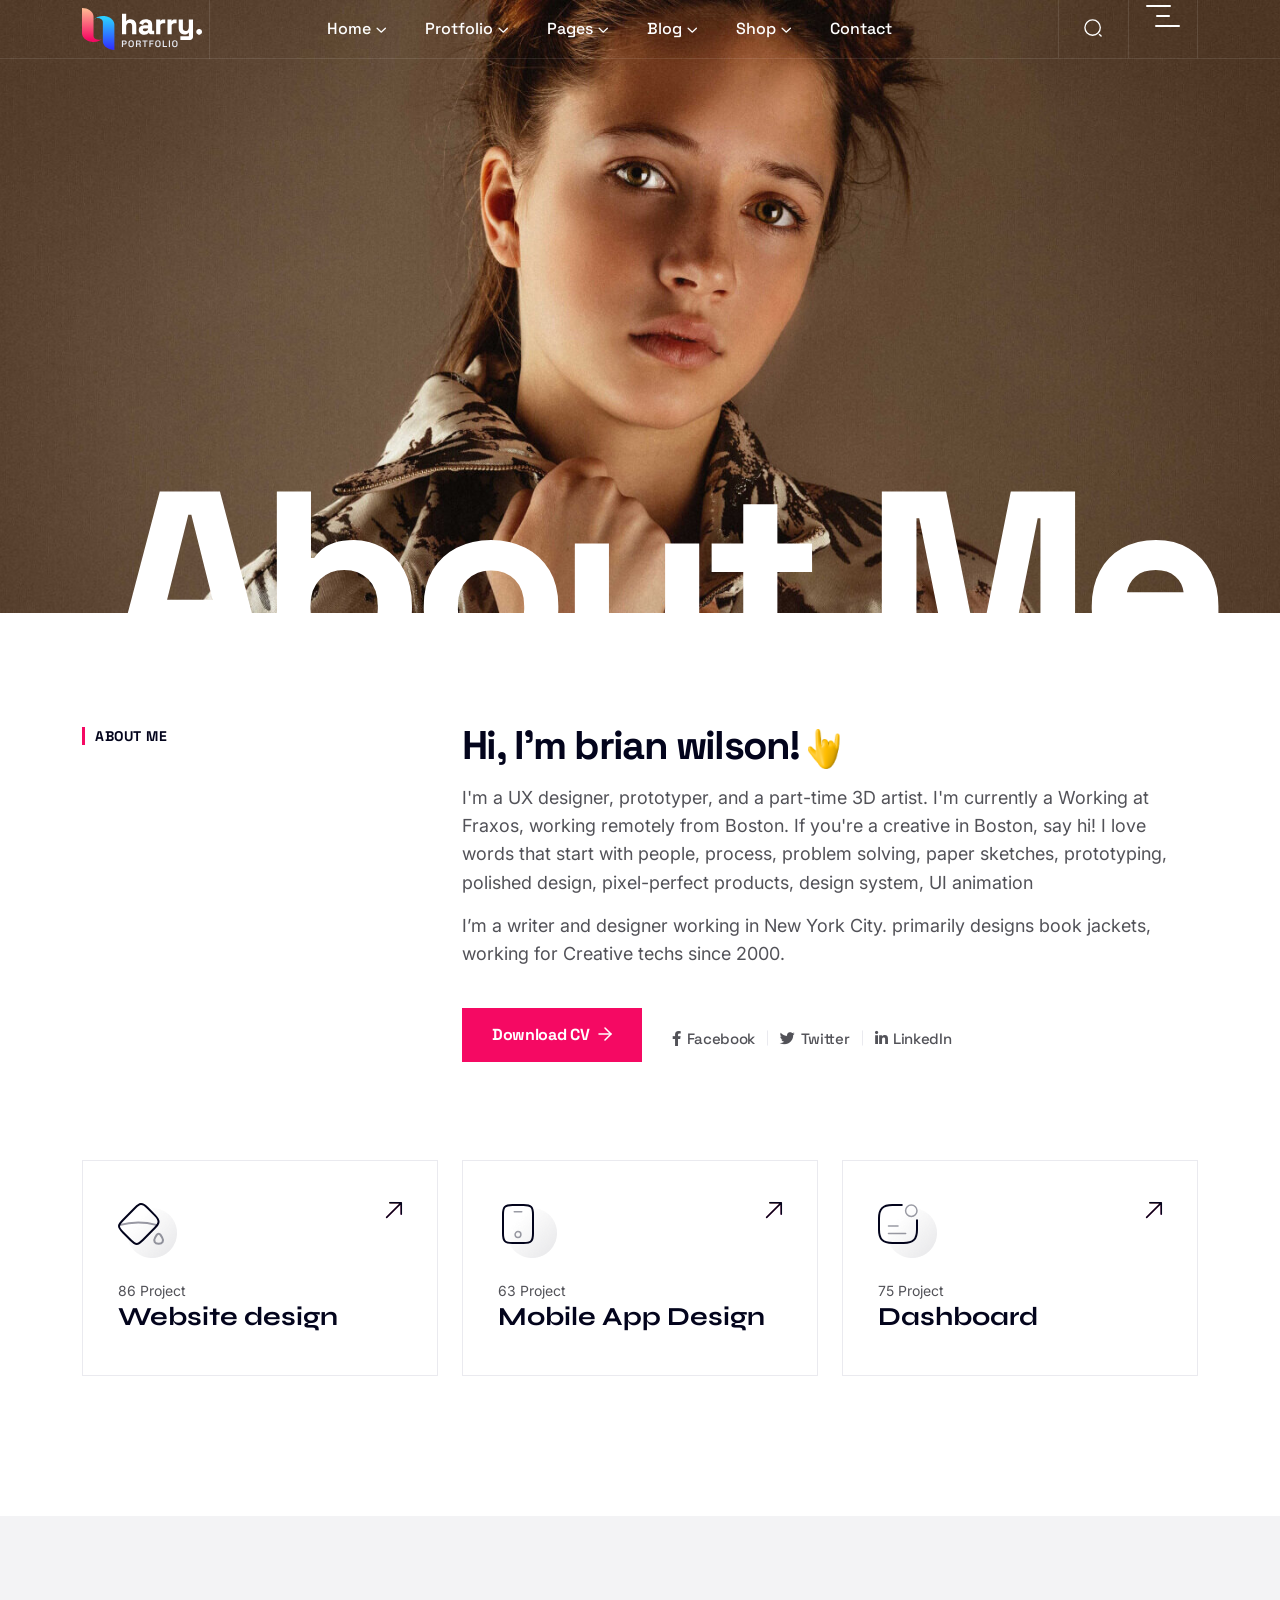
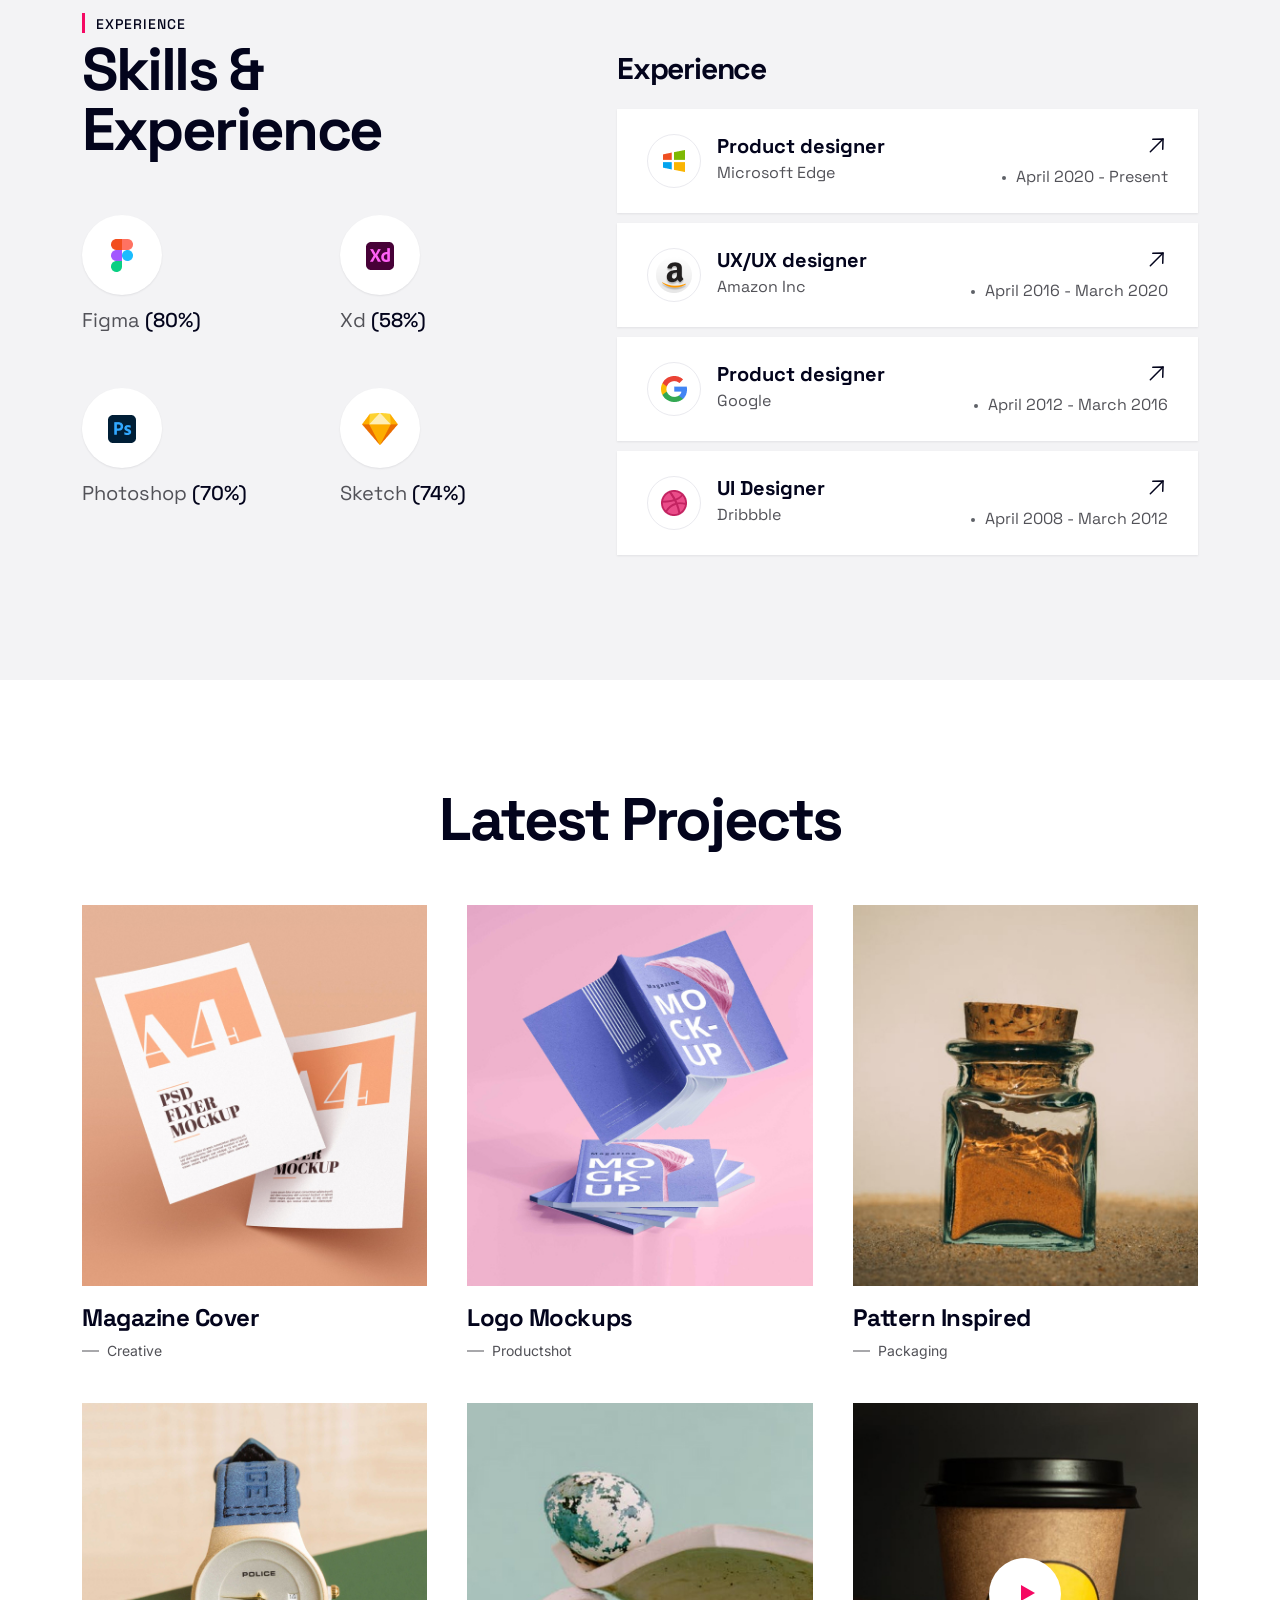
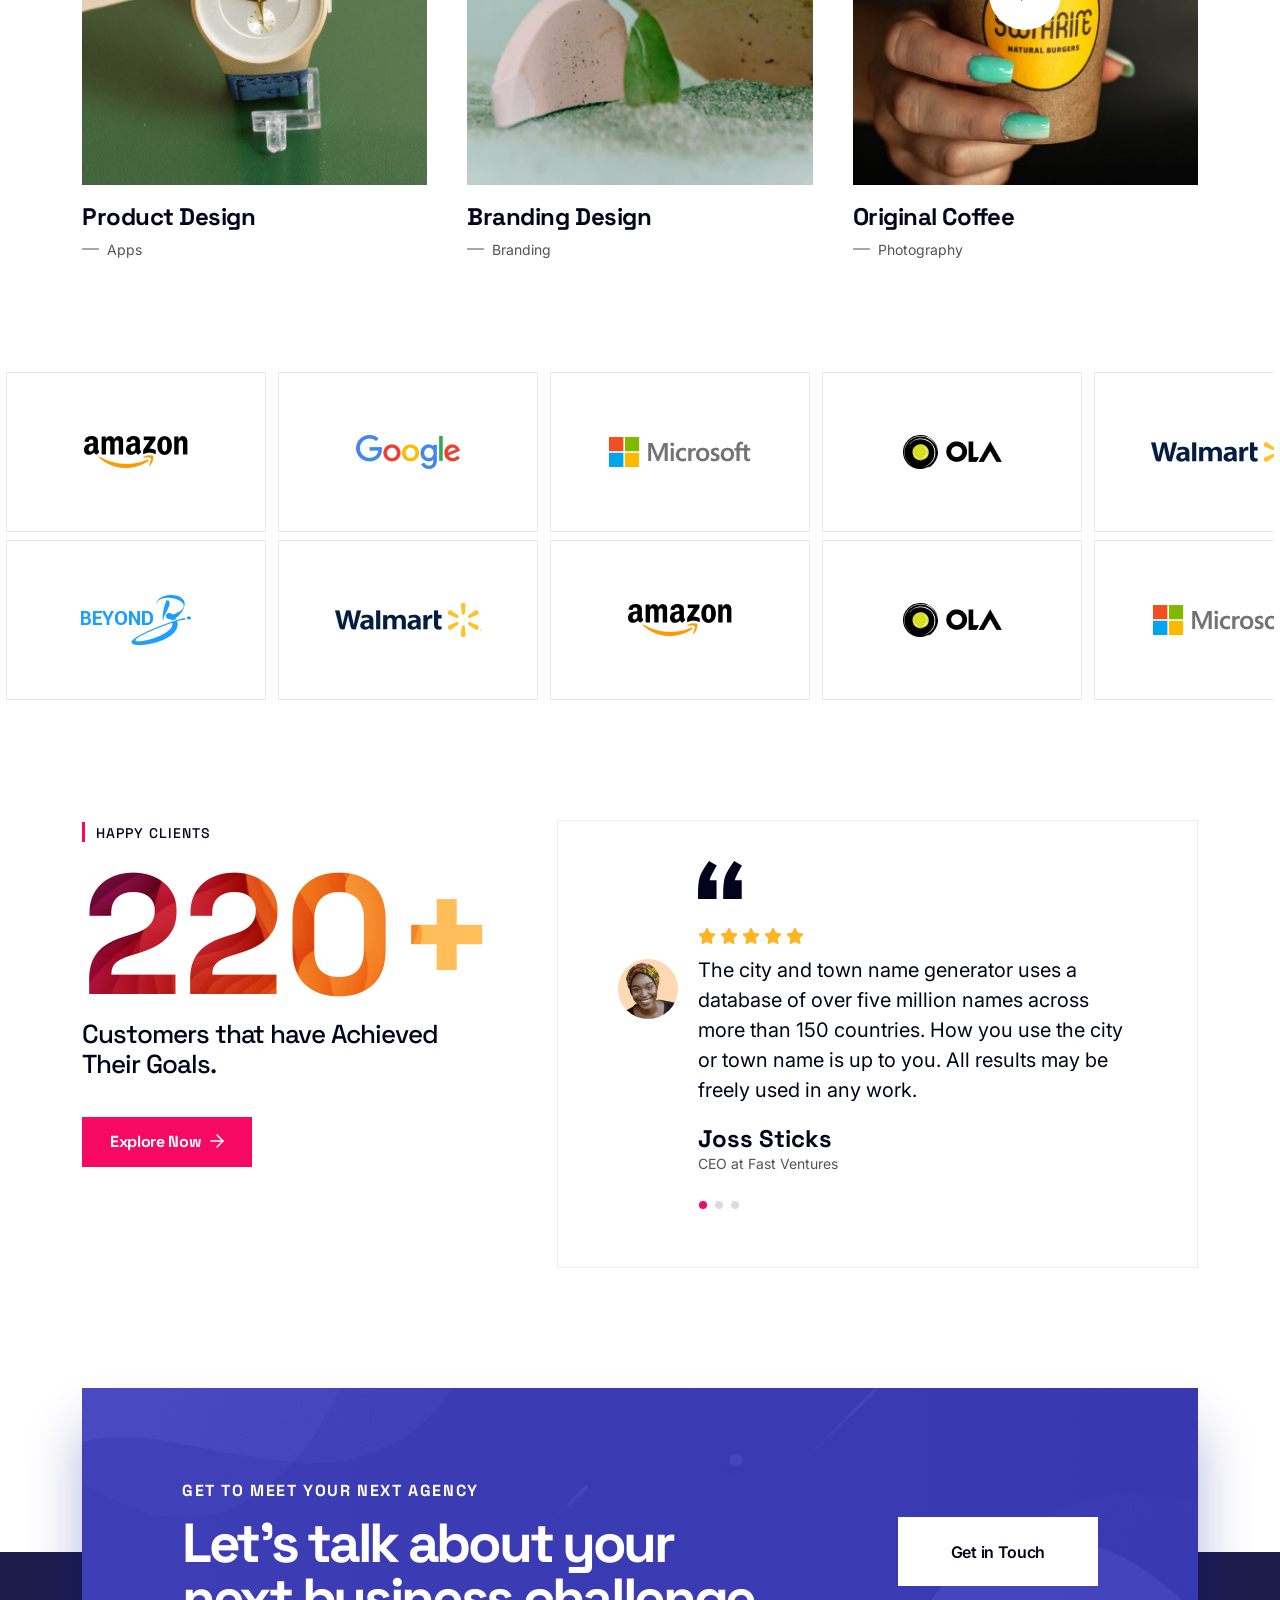
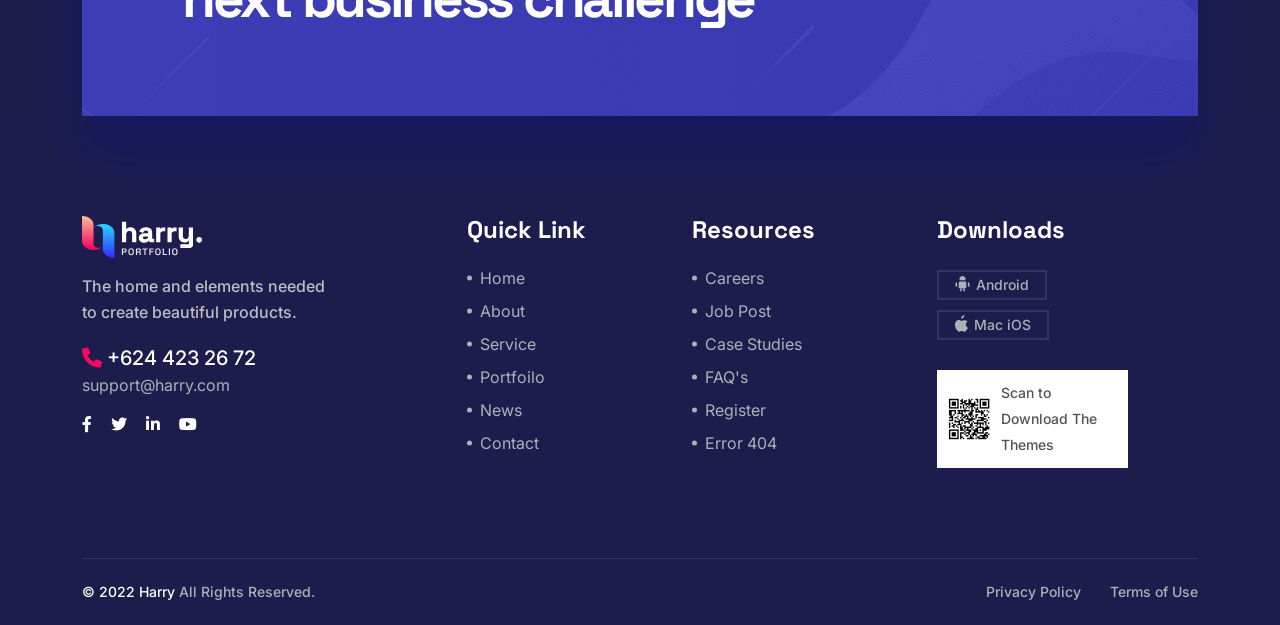
==== about-me.html @ e51fd49d "version 2 implementing" ====
<!doctype html>
<html class="no-js" lang="zxx">
   <head>
      <meta charset="utf-8">
      <meta http-equiv="x-ua-compatible" content="ie=edge">
      <title>About Me - Harry</title>
      <meta name="description" content="">
      <meta name="viewport" content="width=device-width, initial-scale=1">

      <!-- Place favicon.ico in the root directory -->
      <link rel="shortcut icon" type="image/x-icon" href="assets/img/logo/favicon.png">

      <!-- CSS here -->
      <link rel="stylesheet" href="assets/css/bootstrap.css">
      <link rel="stylesheet" href="assets/css/meanmenu.css">
      <link rel="stylesheet" href="assets/css/animate.css">
      <link rel="stylesheet" href="assets/css/swiper-bundle.css">
      <link rel="stylesheet" href="assets/css/slick.css">
      <link rel="stylesheet" href="assets/css/nouislider.css">
      <link rel="stylesheet" href="assets/css/backtotop.css">
      <link rel="stylesheet" href="assets/css/magnific-popup.css">
      <link rel="stylesheet" href="assets/css/nice-select.css">
      <link rel="stylesheet" href="assets/css/font-awesome-pro.css">
      <link rel="stylesheet" href="assets/css/elegant-icon.css">
      <link rel="stylesheet" href="assets/css/hover-reveal.css">
      <link rel="stylesheet" href="assets/css/spacing.css">
      <link rel="stylesheet" href="assets/css/main.css">
   </head>
   <body>
      <!--[if lte IE 9]>
      <p class="browserupgrade">You are using an <strong>outdated</strong> browser. Please <a href="https://browsehappy.com/">upgrade your browser</a> to improve your experience and security.</p>
      <![endif]-->


      <!-- pre loader area start -->
      <div id="loading">
         <div id="loading-center">
            <div id="loading-center-absolute">
               <!-- loading content here -->
               <div class="preloader__content text-center">
                  <div class="preloader__logo">
                     <img src="assets/img/logo/logo-preloader.svg" alt="">
                  </div>
                  <div id="tp-loading-bar" class="preloader__bar">
                     <div id="tp-loading-line" class="preloader__bar-inner"></div>
                  </div>
                  <h3 class="preloader__title">harry</h3>
                  <div class="preloader__with-text ">
                     <div class="preloader__with-text-wrapper">
                         <span data-text-preloader="h" class="preloader__title-2">h</span>
                         <span data-text-preloader="a" class="preloader__title-2">a</span>
                         <span data-text-preloader="r" class="preloader__title-2">r</span>
                         <span data-text-preloader="r" class="preloader__title-2">r</span>
                         <span data-text-preloader="y" class="preloader__title-2">y</span>
                     </div>
                 </div>
                  <p class="preloader__loading">Loading</p>
               </div>
            </div>
         </div>  
      </div>
      <!-- pre loader area end -->

      <!-- back to top start -->
      <div class="back-to-top-wrapper">
         <button id="back_to_top" type="button" class="back-to-top-btn">
            <svg width="12" height="7" viewBox="0 0 12 7" fill="none" xmlns="http://www.w3.org/2000/svg">
               <path d="M11 6L6 1L1 6" stroke="currentColor" stroke-width="1.5" stroke-linecap="round" stroke-linejoin="round"/>
            </svg>               
         </button>
      </div>
      <!-- back to top end -->

      <!-- header area start -->
      <header>
         <div class="header__area header__transparent">
            <div class="header__bottom header__bottom-border-3 header__sticky" id="header-sticky">
               <div class="container">
                  <div class="mega-menu-wrapper p-relative">
                     <div class="row align-items-center">
                        <div class="col-xxl-2 col-xl-2 col-lg-2 col-md-4 col-sm-5 col-8">
                           <div class="logo logo-border">
                              <a href="index.html">
                                 <img class="logo-light" src="assets/img/logo/logo.svg" alt="logo">
                                 <img class="logo-dark" src="assets/img/logo/logo-black.svg" alt="logo">
                              </a>
                           </div>
                        </div>
                        <div class="col-xxl-7 col-xl-8 col-lg-8 d-none d-lg-block">
                           <div class="main-menu pl-55 main-menu-ff-space">
                              <nav id="mobile-menu">
                                 <ul>
                                    <li class="has-dropdown">
                                       <a href="index.html">Home</a>
                                       <ul class="submenu">
                                          <li><a href="index.html">Main Demo</a></li>
                                          <li><a href="index-shop.html">Shop Demo</a></li>
                                       </ul>
                                    </li>
                                    <li class="has-dropdown">
                                       <a href="portfolio.html">Protfolio</a>
                                       <ul class="submenu">
                                          <li><a href="portfolio.html">Classic Style</a></li>
                                          <li><a href="portfolio-details-list.html">List With Details</a></li>
                                       </ul>
                                    </li>
                                    <li class="has-dropdown">
                                       <a href="#">Pages</a>
                                       <ul class="submenu">
                                          <li><a href="portfolio.html">Portfoilo</a></li>
                                          <li><a href="portfolio-details-list.html">Portfoilo Details</a></li>
                                          <li><a href="about-me.html">About Me</a></li>
                                          <li><a href="cart.html">Cart</a></li>
                                          <li><a href="checkout.html">Checkout</a></li>
                                          <li><a href="services.html">Services</a></li>
                                          <li><a href="services-details.html">Service Details</a></li>
                                          <li><a href="404.html">404 Page</a></li>
                                       </ul>
                                    </li>
                                    <li class="has-dropdown">
                                       <a href="blog.html">Blog</a>
                                       <ul class="submenu">
                                          <li><a href="blog.html">Blog Standard</a></li>
                                          <li><a href="blog-details.html">Blog Details</a></li>
                                       </ul>
                                    </li>
                                    <li class="has-dropdown">
                                       <a href="shop.html">Shop</a>
                                       <ul class="submenu">
                                          <li><a href="shop.html">Shop</a></li>
                                          <li><a href="product-details.html">Product Details</a></li>
                                       </ul>
                                    </li>
                                    <li>
                                       <a href="contact.html">Contact</a>
                                    </li>
                                 </ul>
                              </nav>
                              <!-- for wp -->
                              <div class="header__hamburger ml-50 d-none">
                                 <button type="button" class="hamburger-btn offcanvas-open-btn">
                                    <span></span>
                                    <span></span>
                                    <span></span>
                                 </button>
                              </div>
                           </div>
                        </div>
                        <div class="col-xxl-3 col-xl-2 col-lg-2 col-md-8 col-sm-7 col-4">
                           <div class="header__bottom-right d-flex justify-content-end align-items-center pl-30">
                              <div class="header__action d-none d-xl-block">
                                 <ul>
                                    <li>
                                       <a href="javascript:void(0);" class="search-open-btn">
                                          <svg width="20" height="20" viewBox="0 0 20 20" fill="none" xmlns="http://www.w3.org/2000/svg">
                                             <path d="M9.55 18.1C14.272 18.1 18.1 14.272 18.1 9.55C18.1 4.82797 14.272 1 9.55 1C4.82797 1 1 4.82797 1 9.55C1 14.272 4.82797 18.1 9.55 18.1Z" stroke="currentColor" stroke-width="1.5" stroke-linecap="round" stroke-linejoin="round"/>
                                             <path d="M19.0002 19.0002L17.2002 17.2002" stroke="currentColor" stroke-width="1.5" stroke-linecap="round" stroke-linejoin="round"/>
                                          </svg>                                          
                                       </a>
                                    </li>
                                    <li>
                                       <button type="button"  class="hamburger-btn offcanvas-open-btn">
                                          <span></span>
                                          <span></span>
                                          <span></span>
                                       </button>
                                    </li>
                                 </ul>
                              </div>
                              <div class="header__hamburger ml-50 d-xl-none">
                                 <button type="button" class="hamburger-btn offcanvas-open-btn">
                                    <span></span>
                                    <span></span>
                                    <span></span>
                                 </button>
                              </div>
                           </div>
                        </div>
                     </div>
                  </div>
               </div>
            </div>
         </div>
      </header>
      <!-- header area end -->

      <!-- offcanvas area start -->
      <div class="offcanvas__area offcanvas__area-1">
         <div class="offcanvas__wrapper">
            <div class="offcanvas__shape">
               <img class="offcanvas__shape-1" src="assets/img/shape/offcanvas-shape-1.png" alt="">
            </div>
            <div class="offcanvas__close">
               <button class="offcanvas__close-btn offcanvas-close-btn">
                  <svg width="12" height="12" viewBox="0 0 12 12" fill="none" xmlns="http://www.w3.org/2000/svg">
                     <path d="M11 1L1 11" stroke="currentColor" stroke-width="1.5" stroke-linecap="round" stroke-linejoin="round"/>
                     <path d="M1 1L11 11" stroke="currentColor" stroke-width="1.5" stroke-linecap="round" stroke-linejoin="round"/>
                 </svg>
               </button>
            </div>
            <div class="offcanvas__content">
               <div class="offcanvas__top mb-70 d-flex justify-content-between align-items-center">
                  <div class="offcanvas__logo logo">
                     <a href="index.html">
                        <img src="assets/img/logo/logo-black.svg" alt="logo">
                     </a>
                  </div>
               </div>
               <div class="mobile-menu fix d-lg-none"></div>
               <div class="offcanvas__menu offcanvas__menu-ff-space d-none d-lg-block">
                  <nav>
                     <ul>
                        <li><a href="index.html">Home</a></li>
                        <li><a href="about.html">About</a></li>
                        <li><a href="services.html">Service</a></li>
                        <li><a href="blog-grid-2.html">Blog</a></li>
                        <li><a href="portfolio.html">Portfolio</a></li>
                        <li><a href="contact.html">Contact</a></li>
                     </ul>
                  </nav>
               </div>
               <div class="offcanvas__btn">
                  <a href="contact.html" class="tp-btn-offcanvas">Getting Started <i class="fa-regular fa-chevron-right"></i></a>
               </div>
               <div class="offcanvas__social">
                  <h3 class="offcanvas__social-title">Follow :</h3>
                  <a href="#"><i class="fab fa-facebook-f"></i></a>
                  <a href="#"><i class="fab fa-twitter"></i></a>
                  <a href="#"><i class="fab fa-youtube"></i></a>
                  <a href="#"><i class="fab fa-linkedin"></i></a>
               </div>
               <div class="offcanvas__contact">
                  <p class="offcanvas__contact-call"><a href="tel:+964-742-44-763">+964 742 44 763</a></p>
                  <p class="offcanvas__contact-mail"><a href="mailto:info@harry.com">info@harry.com</a></p>
               </div>
            </div>
         </div>
      </div>
      <div class="body-overlay"></div>
      <!-- offcanvas area end -->

      <!-- search popup start -->
      <div class="search__popup">
         <div class="container">
            <div class="row">
               <div class="col-xxl-12">
                  <div class="search__wrapper">
                     <div class="search__top d-flex justify-content-between align-items-center">
                        <div class="search__logo">
                           <a href="index.html">
                              <img src="assets/img/logo/logo.svg" alt="">
                           </a>
                        </div>
                        <div class="search__close">
                           <button type="button" class="search__close-btn search-close-btn">
                              <svg width="18" height="18" viewBox="0 0 18 18" fill="none" xmlns="http://www.w3.org/2000/svg">
                                 <path d="M17 1L1 17" stroke="currentColor" stroke-width="1.5" stroke-linecap="round" stroke-linejoin="round"/>
                                 <path d="M1 1L17 17" stroke="currentColor" stroke-width="1.5" stroke-linecap="round" stroke-linejoin="round"/>
                              </svg>                                 
                           </button>
                        </div>
                     </div>
                     <div class="search__form">
                        <form action="#">
                           <div class="search__input">
                              <input class="search-input-field" type="text" placeholder="Type here to search...">
                              <span class="search-focus-border"></span>
                              <button type="submit">
                                 <svg width="20" height="20" viewBox="0 0 20 20" fill="none" xmlns="http://www.w3.org/2000/svg">
                                    <path d="M9.55 18.1C14.272 18.1 18.1 14.272 18.1 9.55C18.1 4.82797 14.272 1 9.55 1C4.82797 1 1 4.82797 1 9.55C1 14.272 4.82797 18.1 9.55 18.1Z" stroke="currentColor" stroke-width="1.5" stroke-linecap="round" stroke-linejoin="round"/>
                                    <path d="M19.0002 19.0002L17.2002 17.2002" stroke="currentColor" stroke-width="1.5" stroke-linecap="round" stroke-linejoin="round"/>
                                 </svg> 
                              </button>
                           </div>
                        </form>
                     </div>
                  </div>
               </div>
            </div>
         </div>
      </div>
      <!-- search popup end -->

      <main>


         <!-- about me area start -->
         <section class="about__me about__me-spacing about__me-translate include-bg" data-background="assets/img/about/about-me-breadcrumb.jpg">
            <div class="container">
               <div class="row">
                  <div class="col-xl-12">
                     <div class="about__me-content" data-parallax='{"x": -100, "smoothness": 10}'>
                        <h3 class="about__me-title">About Me</h3>
                     </div>
                  </div>
               </div>
            </div>
         </section>
         <!-- about me area end -->

         <!-- about me info area start -->
         <section class="about__me-info pb-90 pt-110">
            <div class="container">
               <div class="row">
                  <div class="col-xl-4 col-lg-3">
                     <span class="about__me-info-subtitle">ABOUT ME</span>
                  </div>
                  <div class="col-xl-8 col-lg-9">
                     <div class="about__me-info-content wow fadeInUp" data-wow-delay=".3s" data-wow-duration="1s">
                        <h4 class="about__me-info-title">Hi, I'm brian wilson! <img src="assets/img/about/about-me-title-icon.png" alt=""></h4>
                        <p>I'm a UX designer, prototyper, and a part-time 3D artist. I'm currently a Working at Fraxos, working remotely from Boston. If you're a creative in Boston, say hi! I love words that start with people, process, problem solving, paper sketches, prototyping, polished design, pixel-perfect products, design system, UI animation</p>

                        <p>I’m a writer and designer working in New York City. primarily designs book jackets, working for Creative techs since 2000.</p>

                        <div class="about__me-info-bottom d-sm-flex align-items-center mt-40">
                           <div class="about__me-info-btn mr-30">
                              <a href="https://weblearnbd.net/wp/bioxlab/wp-content/uploads/2022/09/demo-cv.pdf" target="_blank" class="tp-btn">
                                 Download CV 
                                 <svg width="14" height="14" viewBox="0 0 14 14" fill="none" xmlns="http://www.w3.org/2000/svg">
                                    <path d="M1 7H13" stroke="currentColor" stroke-width="1.5" stroke-linecap="round" stroke-linejoin="round"/>
                                    <path d="M7 1L13 7L7 13" stroke="currentColor" stroke-width="1.5" stroke-linecap="round" stroke-linejoin="round"/>
                                 </svg>
                              </a>
                           </div>
                           <div class="about__me-info-social">
                              <a href="#"><i class="fa-brands fa-facebook-f"></i> Facebook</a>
                              <a href="#"><i class="fa-brands fa-twitter"></i> Twitter</a>
                              <a href="#"><i class="fa-brands fa-linkedin-in"></i> LinkedIn</a>
                           </div>
                        </div>
                     </div>
                  </div>
               </div>
            </div>
         </section>
         <!-- about me info area end -->

         <!-- services area start -->
         <section class="services__area pb-110">
            <div class="container">
               <div class="row">
                  <div class="col-xxl-4 col-xl-4 col-lg-4 col-md-6">
                     <div class="services__item-9 services__item-style-2 mb-30 transition-3">
                        <div class="services__item-9-top d-flex align-items-start justify-content-between">
                           <div class="services__icon-9">
                              <span>
                                 <svg width="47" height="42" viewBox="0 0 47 42" fill="none" xmlns="http://www.w3.org/2000/svg">
                                    <path d="M5.06035 29.4262L12.5801 37.0285C17.8613 42.3677 19.6652 42.2798 24.8812 37.0285L36.9867 24.79C41.203 20.5275 42.2679 17.6931 36.9867 12.3539L29.467 4.75152C23.838 -0.939241 21.3821 0.488942 17.1659 4.75152L5.06035 16.99C-0.133935 22.2633 -0.568603 23.7354 5.06035 29.4262Z" stroke="currentColor" stroke-width="2" stroke-linecap="round" stroke-linejoin="round"/>
                                    <path opacity="0.4" d="M38.5975 32.1286L37.1631 34.5236C35.1419 37.9292 36.7067 40.7197 40.6405 40.7197C44.5742 40.7197 46.139 37.9292 44.1178 34.5236L42.6834 32.1286C41.5533 30.239 39.7059 30.239 38.5975 32.1286Z" stroke="currentColor" stroke-width="2" stroke-linecap="round" stroke-linejoin="round"/>
                                    <path opacity="0.4" d="M1.21484 22.1312C13.2986 18.8134 26.0344 18.7036 38.1616 21.8456L39.2483 22.1312" stroke="currentColor" stroke-width="2" stroke-linecap="round" stroke-linejoin="round"/>
                                 </svg>  
                                 <img src="assets/img/services/9/services-icon-shape.png" alt="">                               
                              </span>
                           </div>
                           <div class="services__btn-9">
                              <a href="services-details.html"><i class="fa-light fa-arrow-up-right"></i></a>
                           </div>
                        </div>
                        <div class="services__content-9">
                           <span class="services-project">86 Project</span>
                           <h3 class="services__title-9">
                              <a href="services-details.html">Website design</a>
                           </h3>
                        </div>
                     </div>
                  </div>
                  <div class="col-xxl-4 col-xl-4 col-lg-4 col-md-6">
                     <div class="services__item-9 mb-30 services__item-style-2 transition-3">
                        <div class="services__item-9-top d-flex align-items-start justify-content-between">
                           <div class="services__icon-9">
                              <span>
                                 <svg width="32" height="40" viewBox="0 0 32 40" fill="none" xmlns="http://www.w3.org/2000/svg">
                                    <path d="M31 10.5V29.5C31 37.1 29.125 39 21.625 39H10.375C2.875 39 1 37.1 1 29.5V10.5C1 2.9 2.875 1 10.375 1H21.625C29.125 1 31 2.9 31 10.5Z" stroke="currentColor" stroke-width="2" stroke-linecap="round" stroke-linejoin="round"/>
                                    <path opacity="0.4" d="M19.7637 7.65088H12.2637" stroke="currentColor" stroke-width="1.5" stroke-linecap="round" stroke-linejoin="round"/>
                                    <path opacity="0.4" d="M15.9941 33.4891C17.5992 33.4891 18.9004 32.1706 18.9004 30.5441C18.9004 28.9176 17.5992 27.5991 15.9941 27.5991C14.3891 27.5991 13.0879 28.9176 13.0879 30.5441C13.0879 32.1706 14.3891 33.4891 15.9941 33.4891Z" stroke="currentColor" stroke-width="1.5" stroke-linecap="round" stroke-linejoin="round"/>
                                 </svg>
                                 <img src="assets/img/services/9/services-icon-shape.png" alt="">                               
                              </span>
                           </div>
                           <div class="services__btn-9">
                              <a href="services-details.html"><i class="fa-light fa-arrow-up-right"></i></a>
                           </div>
                        </div>
                        <div class="services__content-9">
                           <span class="services-project">63 Project</span>
                           <h3 class="services__title-9">
                              <a href="services-details.html">Mobile App Design</a>
                           </h3>
                        </div>
                     </div>
                  </div>
                  <div class="col-xxl-4 col-xl-4 col-lg-4 col-md-6">
                     <div class="services__item-9 mb-30 services__item-style-2 transition-3">
                        <div class="services__item-9-top d-flex align-items-start justify-content-between">
                           <div class="services__icon-9">
                              <span>
                                 <svg width="40" height="40" viewBox="0 0 40 40" fill="none" xmlns="http://www.w3.org/2000/svg">
                                    <path opacity="0.4" d="M33.2859 12.4C36.434 12.4 38.9859 9.84803 38.9859 6.7C38.9859 3.55198 36.434 1 33.2859 1C30.1379 1 27.5859 3.55198 27.5859 6.7C27.5859 9.84803 30.1379 12.4 33.2859 12.4Z" stroke="currentColor" stroke-width="1.5" stroke-linecap="round" stroke-linejoin="round"/>
                                    <path opacity="0.4" d="M10.5 21.9009H20" stroke="currentColor" stroke-width="1.5" stroke-linecap="round" stroke-linejoin="round"/>
                                    <path opacity="0.4" d="M10.5 29.5H27.6" stroke="currentColor" stroke-width="1.5" stroke-linecap="round" stroke-linejoin="round"/>
                                    <path d="M23.8 1H14.3C4.8 1 1 4.8 1 14.3V25.7C1 35.2 4.8 39 14.3 39H25.7C35.2 39 39 35.2 39 25.7V16.2" stroke="currentColor" stroke-width="2" stroke-linecap="round" stroke-linejoin="round"/>
                                 </svg> 
                                 <img src="assets/img/services/9/services-icon-shape.png" alt="">                               
                              </span>
                           </div>
                           <div class="services__btn-9">
                              <a href="services-details.html"><i class="fa-light fa-arrow-up-right"></i></a>
                           </div>
                        </div>
                        <div class="services__content-9">
                           <span class="services-project">75 Project</span>
                           <h3 class="services__title-9">
                              <a href="services-details.html">Dashboard</a>
                           </h3>
                        </div>
                     </div>
                  </div>
               </div>
            </div>
         </section>
         <!-- services area end -->

         <!-- skill area start -->
         <section class="skill__area pt-95 grey-bg-12 pb-125">
            <div class="container">
               <div class="row">
                  <div class="col-xxl-5 col-xl-5 col-lg-5">
                     <div class="skill__wrapper-9">
                        <div class="section__title-wrapper-9 mb-55">
                           <span class="section__title-pre section__title-pre-1-3">Experience</span>
                           <h3 class="section__title">Skills & <br>Experience</h3>
                        </div>
                        <div class="skill__item-wrapper-9 skill__style-2">
                           <div class="row">
                              <div class="col-xxl-6 col-md-6 col-sm-6 col-6">
                                 <div class="skill__item-9">
                                    <div class="skill__icon-9">
                                       <span>
                                          <img src="assets/img/skill/9/skill-icon-1.png" alt="">
                                       </span>
                                    </div>
                                    <div class="skill__content-9">
                                       <h4>Figma <span>(<span data-purecounter-duration="1" data-purecounter-end="90"  class="purecounter">0</span>%)</span></h4>
                                    </div>
                                 </div>
                              </div>
                              <div class="col-xxl-6 col-md-6 col-sm-6 col-6">
                                 <div class="skill__item-9">
                                    <div class="skill__icon-9">
                                       <span>
                                          <img src="assets/img/skill/9/skill-icon-2.png" alt="">
                                       </span>
                                    </div>
                                    <div class="skill__content-9">
                                       <h4>Xd <span>(<span data-purecounter-duration="1" data-purecounter-end="66"  class="purecounter">0</span>%)</span></h4>
                                    </div>
                                 </div>
                              </div>
                              <div class="col-xxl-6 col-md-6 col-sm-6 col-6">
                                 <div class="skill__item-9">
                                    <div class="skill__icon-9">
                                       <span>
                                          <img src="assets/img/skill/9/skill-icon-3.png" alt="">
                                       </span>
                                    </div>
                                    <div class="skill__content-9">
                                       <h4>Photoshop <span>(<span data-purecounter-duration="1" data-purecounter-end="80"  class="purecounter">0</span>%)</span></h4>
                                    </div>
                                 </div>
                              </div>
                              <div class="col-xxl-6 col-md-6 col-sm-6 col-6">
                                 <div class="skill__item-9">
                                    <div class="skill__icon-9">
                                       <span>
                                          <img src="assets/img/skill/9/skill-icon-4.png" alt="">
                                       </span>
                                    </div>
                                    <div class="skill__content-9">
                                       <h4>Sketch <span>(<span data-purecounter-duration="1" data-purecounter-end="86"  class="purecounter">86</span>%)</span></h4>
                                    </div>
                                 </div>
                              </div>
                           </div>
                        </div>
                     </div>
                  </div>
                  <div class="col-xxl-7 col-xl-7 col-lg-7">
                     <div class="career__wrapper career__style-2  career__style-3 pl-60">
                        <h4 class="career__title">Experience</h4>
                        <div class="career__item transition-3 white-bg d-sm-flex align-items-center justify-content-between wow fadeInUp" data-wow-delay=".3s" data-wow-duration="1s">
                           <div class="career__info d-sm-flex align-items-center">
                              <div class="career__logo mr-20">
                                 <span>
                                    <img src="assets/img/skill/company/9/company-icon-1.png" alt="">
                                 </span>
                              </div>
                              <div class="career__info-content">
                                 <h3 class="career__info-title">Product designer</h3>
                                 <span class="career__info-designation">Microsoft Edge</span>
                              </div>
                           </div>
                           <div class="career__year text-sm-end">
                              <div class="career__btn">
                                 <a href="portfolio.html" class="career-link-btn">
                                    <span>
                                       <svg width="23" height="23" viewBox="0 0 23 23" fill="none" xmlns="http://www.w3.org/2000/svg">
                                          <path d="M17.7392 15.2608L18.0502 5.05021L7.83967 5.36134" stroke="currentColor" stroke-width="1.5" stroke-linecap="round" stroke-linejoin="round"/>
                                          <path d="M5.32384 17.7797L18.0518 5.05176" stroke="currentColor" stroke-width="1.5" stroke-linecap="round" stroke-linejoin="round"/>
                                       </svg>                                                                               
                                    </span>                                       
                                 </a>
                              </div>
                              <div class="career__year-info">
                                 <p>April 2020 - Present</p>
                              </div>
                           </div>
                        </div>
                        <div class="career__item transition-3 white-bg d-sm-flex align-items-center justify-content-between wow fadeInUp" data-wow-delay=".3s" data-wow-duration="1s">
                           <div class="career__info d-sm-flex align-items-center">
                              <div class="career__logo mr-20">
                                 <span>
                                    <img src="assets/img/skill/company/9/company-icon-2.png" alt="">
                                 </span>
                              </div>
                              <div class="career__info-content">
                                 <h3 class="career__info-title">UX/UX designer</h3>
                                 <span class="career__info-designation">Amazon Inc</span>
                              </div>
                           </div>
                           <div class="career__year text-sm-end">
                              <div class="career__btn">
                                 <a href="portfolio.html" class="career-link-btn">
                                    <span>
                                       <svg width="23" height="23" viewBox="0 0 23 23" fill="none" xmlns="http://www.w3.org/2000/svg">
                                          <path d="M17.7392 15.2608L18.0502 5.05021L7.83967 5.36134" stroke="currentColor" stroke-width="1.5" stroke-linecap="round" stroke-linejoin="round"/>
                                          <path d="M5.32384 17.7797L18.0518 5.05176" stroke="currentColor" stroke-width="1.5" stroke-linecap="round" stroke-linejoin="round"/>
                                       </svg>                                          
                                    </span>                                       
                                 </a>
                              </div>
                              <div class="career__year-info">
                                 <p>April 2016 - March 2020</p>
                              </div>
                           </div>
                        </div>
                        <div class="career__item transition-3 white-bg d-sm-flex align-items-center justify-content-between wow fadeInUp" data-wow-delay=".3s" data-wow-duration="1s">
                           <div class="career__info d-sm-flex align-items-center">
                              <div class="career__logo mr-20">
                                 <span>
                                    <img src="assets/img/skill/company/9/company-icon-3.png" alt="">
                                 </span>
                              </div>
                              <div class="career__info-content">
                                 <h3 class="career__info-title">Product designer</h3>
                                 <span class="career__info-designation">Google</span>
                              </div>
                           </div>
                           <div class="career__year text-sm-end">
                              <div class="career__btn">
                                 <a href="portfolio.html" class="career-link-btn">
                                    <span>
                                       <svg width="23" height="23" viewBox="0 0 23 23" fill="none" xmlns="http://www.w3.org/2000/svg">
                                          <path d="M17.7392 15.2608L18.0502 5.05021L7.83967 5.36134" stroke="currentColor" stroke-width="1.5" stroke-linecap="round" stroke-linejoin="round"/>
                                          <path d="M5.32384 17.7797L18.0518 5.05176" stroke="currentColor" stroke-width="1.5" stroke-linecap="round" stroke-linejoin="round"/>
                                       </svg>                                          
                                    </span>                                       
                                 </a>
                              </div>
                              <div class="career__year-info">
                                 <p>April 2012 - March 2016</p>
                              </div>
                           </div>
                        </div>
                        <div class="career__item transition-3 white-bg d-sm-flex align-items-center justify-content-between wow fadeInUp" data-wow-delay=".3s" data-wow-duration="1s">
                           <div class="career__info d-sm-flex align-items-center">
                              <div class="career__logo mr-20">
                                 <span>
                                    <img src="assets/img/skill/company/9/company-icon-4.png" alt="">
                                 </span>
                              </div>
                              <div class="career__info-content">
                                 <h3 class="career__info-title">UI Designer</h3>
                                 <span class="career__info-designation">Dribbble</span>
                              </div>
                           </div>
                           <div class="career__year text-sm-end">
                              <div class="career__btn">
                                 <a href="portfolio.html" class="career-link-btn">
                                    <span>
                                       <svg width="23" height="23" viewBox="0 0 23 23" fill="none" xmlns="http://www.w3.org/2000/svg">
                                          <path d="M17.7392 15.2608L18.0502 5.05021L7.83967 5.36134" stroke="currentColor" stroke-width="1.5" stroke-linecap="round" stroke-linejoin="round"/>
                                          <path d="M5.32384 17.7797L18.0518 5.05176" stroke="currentColor" stroke-width="1.5" stroke-linecap="round" stroke-linejoin="round"/>
                                       </svg>                                          
                                    </span>                                       
                                 </a>
                              </div>
                              <div class="career__year-info">
                                 <p>April 2008 - March 2012</p>
                              </div>
                           </div>
                        </div>
                     </div>
                  </div>
               </div>
            </div>
         </section>
         <!-- skill area end -->

         <!-- portfolio area start -->
         <section class="portfolio__area pt-110 pb-70">
            <div class="container">
               <div class="row">
                  <div class="col-xl-12">
                     <div class="section__title-wrapper-9 text-center mb-55">
                        <h3 class="section__title">Latest Projects</h3>
                     </div>
                  </div>
               </div>
               <div class="row tp-gx-4">
                  <div class="col-xl-4 col-lg-4 col-md-6">
                     <div class="portfolio__grid-item mb-40 wow fadeInUp" data-wow-delay=".3s" data-wow-duration="1s">
                        <div class="portfolio__grid-thumb w-img fix">
                           <a href="portfolio-details-list.html">
                              <img src="assets/img/portfolio/grid/portfolio-grid-1.jpg" alt="">
                           </a>
                           <div class="portfolio__grid-popup">
                              <a href="assets/img/portfolio/grid/portfolio-grid-1.jpg" class="popup-image" data-effect="mfp-zoom-in">
                                 <svg width="15" height="15" viewBox="0 0 15 15" fill="none" xmlns="http://www.w3.org/2000/svg">
                                    <path d="M14.1667 8.33341H0.833333C0.377778 8.33341 0 7.95564 0 7.50008C0 7.04453 0.377778 6.66675 0.833333 6.66675H14.1667C14.6222 6.66675 15 7.04453 15 7.50008C15 7.95564 14.6222 8.33341 14.1667 8.33341Z" fill="currentColor"/>
                                    <path d="M7.4974 15C7.04184 15 6.66406 14.6222 6.66406 14.1667V0.833333C6.66406 0.377778 7.04184 0 7.4974 0C7.95295 0 8.33073 0.377778 8.33073 0.833333V14.1667C8.33073 14.6222 7.95295 15 7.4974 15Z" fill="currentColor"/>
                                 </svg>                                    
                              </a>
                           </div>
                        </div>
                        <div class="portfolio__grid-content">
                           <h3 class="portfolio__grid-title">
                              <a href="portfolio-details-list.html">Magazine Cover</a>
                           </h3>
                           <div class="portfolio__grid-bottom">
                              <div class="portfolio__grid-category">
                                 <span>
                                    <a href="#">Creative</a>
                                 </span>
                              </div>
                              <div class="portfolio__grid-show-project">
                                 <a href="portfolio-details-list.html" class="portfolio-link-btn">
                                    Show project 
                                    <span>
                                       <svg width="26" height="9" viewBox="0 0 26 9" fill="none" xmlns="http://www.w3.org/2000/svg">
                                          <path d="M21.6934 1L25 4.20003L21.6934 7.4" stroke="currentColor" stroke-width="1.5" stroke-linecap="round" stroke-linejoin="round"/>
                                          <path d="M0.999999 4.19897H25" stroke="currentColor" stroke-width="1.5" stroke-linecap="round" stroke-linejoin="round"/>
                                       </svg>
                                    </span>
                                 </a>
                              </div>
                           </div>
                        </div>
                     </div>
                  </div>
                  <div class="col-xl-4 col-lg-4 col-md-6">
                     <div class="portfolio__grid-item mb-40 wow fadeInUp" data-wow-delay=".5s" data-wow-duration="1s">
                        <div class="portfolio__grid-thumb w-img fix">
                           <a href="portfolio-details-list.html">
                              <img src="assets/img/portfolio/grid/portfolio-grid-2.jpg" alt="">
                           </a>
                           <div class="portfolio__grid-popup">
                              <a href="assets/img/portfolio/grid/portfolio-grid-2.jpg" class="popup-image">
                                 <svg width="15" height="15" viewBox="0 0 15 15" fill="none" xmlns="http://www.w3.org/2000/svg">
                                    <path d="M14.1667 8.33341H0.833333C0.377778 8.33341 0 7.95564 0 7.50008C0 7.04453 0.377778 6.66675 0.833333 6.66675H14.1667C14.6222 6.66675 15 7.04453 15 7.50008C15 7.95564 14.6222 8.33341 14.1667 8.33341Z" fill="currentColor"/>
                                    <path d="M7.4974 15C7.04184 15 6.66406 14.6222 6.66406 14.1667V0.833333C6.66406 0.377778 7.04184 0 7.4974 0C7.95295 0 8.33073 0.377778 8.33073 0.833333V14.1667C8.33073 14.6222 7.95295 15 7.4974 15Z" fill="currentColor"/>
                                 </svg>                                    
                              </a>
                           </div>
                        </div>
                        <div class="portfolio__grid-content">
                           <h3 class="portfolio__grid-title">
                              <a href="portfolio-details-list.html">Logo Mockups</a>
                           </h3>
                           <div class="portfolio__grid-bottom">
                              <div class="portfolio__grid-category">
                                 <span>
                                    <a href="#">Productshot</a>
                                 </span>
                              </div>
                              <div class="portfolio__grid-show-project">
                                 <a href="#" class="portfolio-link-btn">
                                    Show project 
                                    <span>
                                       <svg width="26" height="9" viewBox="0 0 26 9" fill="none" xmlns="http://www.w3.org/2000/svg">
                                          <path d="M21.6934 1L25 4.20003L21.6934 7.4" stroke="currentColor" stroke-width="1.5" stroke-linecap="round" stroke-linejoin="round"/>
                                          <path d="M0.999999 4.19897H25" stroke="currentColor" stroke-width="1.5" stroke-linecap="round" stroke-linejoin="round"/>
                                       </svg>
                                    </span>
                                 </a>
                              </div>
                           </div>
                        </div>
                     </div>
                  </div>
                  <div class="col-xl-4 col-lg-4 col-md-6">
                     <div class="portfolio__grid-item mb-40 wow fadeInUp" data-wow-delay=".7s" data-wow-duration="1s">
                        <div class="portfolio__grid-thumb w-img fix">
                           <a href="portfolio-details-list.html">
                              <img src="assets/img/portfolio/grid/portfolio-grid-3.jpg" alt="">
                           </a>
                           <div class="portfolio__grid-popup">
                              <a href="assets/img/portfolio/grid/portfolio-grid-3.jpg" class="popup-image">
                                 <svg width="15" height="15" viewBox="0 0 15 15" fill="none" xmlns="http://www.w3.org/2000/svg">
                                    <path d="M14.1667 8.33341H0.833333C0.377778 8.33341 0 7.95564 0 7.50008C0 7.04453 0.377778 6.66675 0.833333 6.66675H14.1667C14.6222 6.66675 15 7.04453 15 7.50008C15 7.95564 14.6222 8.33341 14.1667 8.33341Z" fill="currentColor"/>
                                    <path d="M7.4974 15C7.04184 15 6.66406 14.6222 6.66406 14.1667V0.833333C6.66406 0.377778 7.04184 0 7.4974 0C7.95295 0 8.33073 0.377778 8.33073 0.833333V14.1667C8.33073 14.6222 7.95295 15 7.4974 15Z" fill="currentColor"/>
                                 </svg>                                    
                              </a>
                           </div>
                        </div>
                        <div class="portfolio__grid-content">
                           <h3 class="portfolio__grid-title">
                              <a href="portfolio-details-list.html">Pattern Inspired</a>
                           </h3>
                           <div class="portfolio__grid-bottom">
                              <div class="portfolio__grid-category">
                                 <span>
                                    <a href="#">Packaging</a>
                                 </span>
                              </div>
                              <div class="portfolio__grid-show-project">
                                 <a href="portfolio-details-list.html" class="portfolio-link-btn">
                                    Show project 
                                    <span>
                                       <svg width="26" height="9" viewBox="0 0 26 9" fill="none" xmlns="http://www.w3.org/2000/svg">
                                          <path d="M21.6934 1L25 4.20003L21.6934 7.4" stroke="currentColor" stroke-width="1.5" stroke-linecap="round" stroke-linejoin="round"/>
                                          <path d="M0.999999 4.19897H25" stroke="currentColor" stroke-width="1.5" stroke-linecap="round" stroke-linejoin="round"/>
                                       </svg>
                                    </span>
                                 </a>
                              </div>
                           </div>
                        </div>
                     </div>
                  </div>
                  <div class="col-xl-4 col-lg-4 col-md-6">
                     <div class="portfolio__grid-item mb-40 wow fadeInUp" data-wow-delay=".9s" data-wow-duration="1s">
                        <div class="portfolio__grid-thumb w-img fix">
                           <a href="portfolio-details-list.html">
                              <img src="assets/img/portfolio/grid/portfolio-grid-4.jpg" alt="">
                           </a>
                           <div class="portfolio__grid-popup">
                              <a href="assets/img/portfolio/grid/portfolio-grid-4.jpg" class="popup-image">
                                 <svg width="15" height="15" viewBox="0 0 15 15" fill="none" xmlns="http://www.w3.org/2000/svg">
                                    <path d="M14.1667 8.33341H0.833333C0.377778 8.33341 0 7.95564 0 7.50008C0 7.04453 0.377778 6.66675 0.833333 6.66675H14.1667C14.6222 6.66675 15 7.04453 15 7.50008C15 7.95564 14.6222 8.33341 14.1667 8.33341Z" fill="currentColor"/>
                                    <path d="M7.4974 15C7.04184 15 6.66406 14.6222 6.66406 14.1667V0.833333C6.66406 0.377778 7.04184 0 7.4974 0C7.95295 0 8.33073 0.377778 8.33073 0.833333V14.1667C8.33073 14.6222 7.95295 15 7.4974 15Z" fill="currentColor"/>
                                 </svg>                                    
                              </a>
                           </div>
                        </div>
                        <div class="portfolio__grid-content">
                           <h3 class="portfolio__grid-title">
                              <a href="portfolio-details-list.html">Product Design</a>
                           </h3>
                           <div class="portfolio__grid-bottom">
                              <div class="portfolio__grid-category">
                                 <span>
                                    <a href="#">Apps</a>
                                 </span>
                              </div>
                              <div class="portfolio__grid-show-project">
                                 <a href="portfolio-details-list.html" class="portfolio-link-btn">
                                    Show project 
                                    <span>
                                       <svg width="26" height="9" viewBox="0 0 26 9" fill="none" xmlns="http://www.w3.org/2000/svg">
                                          <path d="M21.6934 1L25 4.20003L21.6934 7.4" stroke="currentColor" stroke-width="1.5" stroke-linecap="round" stroke-linejoin="round"/>
                                          <path d="M0.999999 4.19897H25" stroke="currentColor" stroke-width="1.5" stroke-linecap="round" stroke-linejoin="round"/>
                                       </svg>
                                    </span>
                                 </a>
                              </div>
                           </div>
                        </div>
                     </div>
                  </div>
                  <div class="col-xl-4 col-lg-4 col-md-6">
                     <div class="portfolio__grid-item mb-40 wow fadeInUp" data-wow-delay="1.1s" data-wow-duration="1s">
                        <div class="portfolio__grid-thumb w-img fix">
                           <a href="portfolio-details-list.html">
                              <img src="assets/img/portfolio/grid/portfolio-grid-5.jpg" alt="">
                           </a>
                           <div class="portfolio__grid-popup">
                              <a href="assets/img/portfolio/grid/portfolio-grid-5.jpg" class="popup-image">
                                 <svg width="15" height="15" viewBox="0 0 15 15" fill="none" xmlns="http://www.w3.org/2000/svg">
                                    <path d="M14.1667 8.33341H0.833333C0.377778 8.33341 0 7.95564 0 7.50008C0 7.04453 0.377778 6.66675 0.833333 6.66675H14.1667C14.6222 6.66675 15 7.04453 15 7.50008C15 7.95564 14.6222 8.33341 14.1667 8.33341Z" fill="currentColor"/>
                                    <path d="M7.4974 15C7.04184 15 6.66406 14.6222 6.66406 14.1667V0.833333C6.66406 0.377778 7.04184 0 7.4974 0C7.95295 0 8.33073 0.377778 8.33073 0.833333V14.1667C8.33073 14.6222 7.95295 15 7.4974 15Z" fill="currentColor"/>
                                 </svg>                                    
                              </a>
                           </div>
                        </div>
                        <div class="portfolio__grid-content">
                           <h3 class="portfolio__grid-title">
                              <a href="portfolio-details-list.html">Branding Design</a>
                           </h3>
                           <div class="portfolio__grid-bottom">
                              <div class="portfolio__grid-category">
                                 <span>
                                    <a href="#">Branding</a>
                                 </span>
                              </div>
                              <div class="portfolio__grid-show-project">
                                 <a href="portfolio-details-list.html" class="portfolio-link-btn">
                                    Show project 
                                    <span>
                                       <svg width="26" height="9" viewBox="0 0 26 9" fill="none" xmlns="http://www.w3.org/2000/svg">
                                          <path d="M21.6934 1L25 4.20003L21.6934 7.4" stroke="currentColor" stroke-width="1.5" stroke-linecap="round" stroke-linejoin="round"/>
                                          <path d="M0.999999 4.19897H25" stroke="currentColor" stroke-width="1.5" stroke-linecap="round" stroke-linejoin="round"/>
                                       </svg>
                                    </span>
                                 </a>
                              </div>
                           </div>
                        </div>
                     </div>
                  </div>
                  <div class="col-xl-4 col-lg-4 col-md-6">
                     <div class="portfolio__grid-item mb-40 wow fadeInUp" data-wow-delay="1.3s" data-wow-duration="1s">
                        <div class="portfolio__grid-thumb w-img fix">
                           <a href="portfolio-details-list.html">
                              <img src="assets/img/portfolio/grid/portfolio-grid-6.jpg" alt="">
                           </a>
                           <div class="portfolio__grid-video">
                              <a href="https://www.youtube.com/watch?v=1gyTUHP6ne8" class="portfolio-play-btn popup-video">
                                 <svg width="18" height="22" viewBox="0 0 18 22" fill="none" xmlns="http://www.w3.org/2000/svg">
                                    <path d="M18 11L0 21.3923V0.607696L18 11Z" fill="currentColor"/>
                                 </svg>                                    
                              </a>
                           </div>
                        </div>
                        <div class="portfolio__grid-content">
                           <h3 class="portfolio__grid-title">
                              <a href="portfolio-details-list.html">Original Coffee</a>
                           </h3>
                           <div class="portfolio__grid-bottom">
                              <div class="portfolio__grid-category">
                                 <span>
                                    <a href="#">Photography</a>
                                 </span>
                              </div>
                              <div class="portfolio__grid-show-project">
                                 <a href="portfolio-details-list.html" class="portfolio-link-btn">
                                    Show project 
                                    <span>
                                       <svg width="26" height="9" viewBox="0 0 26 9" fill="none" xmlns="http://www.w3.org/2000/svg">
                                          <path d="M21.6934 1L25 4.20003L21.6934 7.4" stroke="currentColor" stroke-width="1.5" stroke-linecap="round" stroke-linejoin="round"/>
                                          <path d="M0.999999 4.19897H25" stroke="currentColor" stroke-width="1.5" stroke-linecap="round" stroke-linejoin="round"/>
                                       </svg>
                                    </span>
                                 </a>
                              </div>
                           </div>
                        </div>
                     </div>
                  </div>
               </div>
            </div>
         </section>
         <!-- portfolio area end -->

         <!-- brand area start -->
         <section class="brand__area pb-120">
            <div class="container-fluid g-0">
               <div class="row gx-0 gy-2">
                  <div class="col-xxl-12">
                     <div class="brand__slider-5 brand__style-square">
                        <div class="brand__slider-5">
                           <div class="brand__slider-active-5">
                              <div class="brand__item-5">
                                 <img src="assets/img/brand/5/brand-1.png" alt="">
                              </div>
                              <div class="brand__item-5">
                                 <img src="assets/img/brand/5/brand-2.png" alt="">
                              </div>
                              <div class="brand__item-5">
                                 <img src="assets/img/brand/5/brand-3.png" alt="">
                              </div>
                              <div class="brand__item-5">
                                 <img src="assets/img/brand/5/brand-4.png" alt="">
                              </div>
                              <div class="brand__item-5">
                                 <img src="assets/img/brand/5/brand-5.png" alt="">
                              </div>
                              <div class="brand__item-5">
                                 <img src="assets/img/brand/5/brand-6.png" alt="">
                              </div>
                              <div class="brand__item-5">
                                 <img src="assets/img/brand/5/brand-7.png" alt="">
                              </div>
                              <div class="brand__item-5">
                                 <img src="assets/img/brand/5/brand-8.png" alt="">
                              </div>
                           </div>
                        </div>
                     </div>
                  </div>
                  <div class="col-xxl-12">
                     <div class="brand__slider-5-1 brand__style-square">
                        <div class="brand__slider-5">
                           <div class="brand__slider-active-5-1" >
                              <div class="brand__item-5">
                                 <img src="assets/img/brand/5/brand-1.png" alt="">
                              </div>
                              <div class="brand__item-5">
                                 <img src="assets/img/brand/5/brand-3.png" alt="">
                              </div>
                              <div class="brand__item-5">
                                 <img src="assets/img/brand/5/brand-6.png" alt="">
                              </div>
                              <div class="brand__item-5">
                                 <img src="assets/img/brand/5/brand-5.png" alt="">
                              </div>
                              <div class="brand__item-5">
                                 <img src="assets/img/brand/5/brand-2.png" alt="">
                              </div>
                              <div class="brand__item-5">
                                 <img src="assets/img/brand/5/brand-4.png" alt="">
                              </div>
                              <div class="brand__item-5">
                                 <img src="assets/img/brand/5/brand-8.png" alt="">
                              </div>
                              <div class="brand__item-5">
                                 <img src="assets/img/brand/5/brand-7.png" alt="">
                              </div>
                              <div class="brand__item-5">
                                 <img src="assets/img/brand/5/brand-2.png" alt="">
                              </div>
                           </div>
                        </div>
                     </div>
                  </div>
               </div>
            </div>
         </section>
         <!-- brand area end -->

         <!-- testimonial area start -->
         <section class="testimonial__area pb-120">
            <div class="container">
               <div class="row">
                  <div class="col-xl-5 col-lg-5">
                     <div class="testimonial__wrapper-14 wow fadeInUp" data-wow-delay=".3s" data-wow-duration="1s">
                        <div class="testimonial__info">
                           <div class="section__title-wrapper-9 mb-10">
                              <span class="section__title-pre section__title-pre-1-3">Happy clients</span>
                           </div>
                           <h3 class="testimonial__info-title has-background" data-background="assets/img/testimonial/testimonial-text-bg.jpg">220+</h3>
                           <p>Customers that have Achieved Their Goals.</p>
                           <div class="testimonial__info-btn">
                              <a href="portfolio-2.html" class="tp-btn tp-link-btn-3">Explore Now 
                                 <span>
                                    <svg width="14" height="14" viewBox="0 0 14 14" fill="none" xmlns="http://www.w3.org/2000/svg">
                                       <path d="M1 7H13" stroke="currentColor" stroke-width="1.5" stroke-linecap="round" stroke-linejoin="round"></path>
                                       <path d="M7 1L13 7L7 13" stroke="currentColor" stroke-width="1.5" stroke-linecap="round" stroke-linejoin="round"></path>
                                    </svg>
                                 </span>
                              </a>
                           </div>
                        </div>
                     </div>
                  </div>
                  <div class="col-xl-7 col-lg-7">
                     <div class="testimonial__slider-14 testimonial__style-black p-relative wow fadeInUp" data-wow-delay=".6s" data-wow-duration="1s">
                        <div class="testimonial__slider-active-14 swiper-container">
                           <div class="swiper-wrapper">
                              <div class="testimonial__item-4 swiper-slide d-sm-flex align-items-center">
                                 <div class="testimonial__avater-thumb-4">
                                    <img src="assets/img/users/user-9.jpg" alt="">
                                 </div>
                                 <div class="testimonial__content-4">
                                    <div class="testimonial__icon">
                                       <span>
                                          <svg width="44" height="38" viewBox="0 0 44 38" fill="none" xmlns="http://www.w3.org/2000/svg">
                                             <path d="M18.5409 19.2088V38H0V33.1282C0 25.5189 0.553459 19.8584 1.66038 16.1465C2.85954 12.3419 5.94968 6.95971 10.9308 0L18.8176 4.45421C14.6667 11.5995 12.2683 16.5177 11.6226 19.2088H18.5409ZM43.7233 19.2088V38H25.1824V33.1282C25.1824 25.5189 25.7358 19.8584 26.8428 16.1465C28.0419 12.3419 31.1321 6.95971 36.1132 0L44 4.45421C39.8491 11.5995 37.4507 16.5177 36.805 19.2088H43.7233Z" fill="currentColor"/>
                                          </svg>                                          
                                       </span>
                                    </div>
                                    <div class="testimonial__rating">
                                       <a href="#">
                                          <i class="fa-solid fa-star"></i>
                                       </a>
                                       <a href="#">
                                          <i class="fa-solid fa-star"></i>
                                       </a>
                                       <a href="#">
                                          <i class="fa-solid fa-star"></i>
                                       </a>
                                       <a href="#">
                                          <i class="fa-solid fa-star"></i>
                                       </a>
                                       <a href="#">
                                          <i class="fa-solid fa-star"></i>
                                       </a>
                                    </div>
                                    
                                    <p>The city and town name generator uses a database of over five million names across more than 150 countries. How you use the city or town name is up to you. All results may be freely used in any work.</p>
   
                                    <div class="testimonial__avater-info-4">
                                       <h4 class="testimonial__avater-title-4">Joss Sticks</h4>
                                       <span class="testimonial__avater-designation-4">CEO at Fast Ventures</span>
                                    </div>
                                 </div>
                              </div>
                              <div class="testimonial__item-4 swiper-slide d-sm-flex align-items-center">
                                 <div class="testimonial__avater-thumb-4">
                                    <img src="assets/img/users/user-8.jpg" alt="">
                                 </div>
                                 <div class="testimonial__content-4">
                                    <div class="testimonial__icon">
                                       <span>
                                          <svg width="44" height="38" viewBox="0 0 44 38" fill="none" xmlns="http://www.w3.org/2000/svg">
                                             <path d="M18.5409 19.2088V38H0V33.1282C0 25.5189 0.553459 19.8584 1.66038 16.1465C2.85954 12.3419 5.94968 6.95971 10.9308 0L18.8176 4.45421C14.6667 11.5995 12.2683 16.5177 11.6226 19.2088H18.5409ZM43.7233 19.2088V38H25.1824V33.1282C25.1824 25.5189 25.7358 19.8584 26.8428 16.1465C28.0419 12.3419 31.1321 6.95971 36.1132 0L44 4.45421C39.8491 11.5995 37.4507 16.5177 36.805 19.2088H43.7233Z" fill="currentColor"/>
                                          </svg>                                          
                                       </span>
                                    </div>
                                    <div class="testimonial__rating">
                                       <a href="#">
                                          <i class="fa-solid fa-star"></i>
                                       </a>
                                       <a href="#">
                                          <i class="fa-solid fa-star"></i>
                                       </a>
                                       <a href="#">
                                          <i class="fa-solid fa-star"></i>
                                       </a>
                                       <a href="#">
                                          <i class="fa-solid fa-star"></i>
                                       </a>
                                       <a href="#">
                                          <i class="fa-solid fa-star"></i>
                                       </a>
                                    </div>
                                    
                                    <p>All results may be freely used in any work. The city and town name generator uses a database of over five million names across more than 150 countries. How you use the city or town name is up to you.</p>
   
                                    <div class="testimonial__avater-info-4">
                                       <h4 class="testimonial__avater-title-4">Shahnewaz Sakil</h4>
                                       <span class="testimonial__avater-designation-4">Developer at Themepure</span>
                                    </div>
                                 </div>
                              </div>
                              <div class="testimonial__item-4 swiper-slide d-sm-flex align-items-center">
                                 <div class="testimonial__avater-thumb-4">
                                    <img src="assets/img/users/user-7.jpg" alt="">
                                 </div>
                                 <div class="testimonial__content-4">
                                    <div class="testimonial__icon">
                                       <span>
                                          <svg width="44" height="38" viewBox="0 0 44 38" fill="none" xmlns="http://www.w3.org/2000/svg">
                                             <path d="M18.5409 19.2088V38H0V33.1282C0 25.5189 0.553459 19.8584 1.66038 16.1465C2.85954 12.3419 5.94968 6.95971 10.9308 0L18.8176 4.45421C14.6667 11.5995 12.2683 16.5177 11.6226 19.2088H18.5409ZM43.7233 19.2088V38H25.1824V33.1282C25.1824 25.5189 25.7358 19.8584 26.8428 16.1465C28.0419 12.3419 31.1321 6.95971 36.1132 0L44 4.45421C39.8491 11.5995 37.4507 16.5177 36.805 19.2088H43.7233Z" fill="currentColor"/>
                                          </svg>                                          
                                       </span>
                                    </div>
                                    <div class="testimonial__rating">
                                       <a href="#">
                                          <i class="fa-solid fa-star"></i>
                                       </a>
                                       <a href="#">
                                          <i class="fa-solid fa-star"></i>
                                       </a>
                                       <a href="#">
                                          <i class="fa-solid fa-star"></i>
                                       </a>
                                       <a href="#">
                                          <i class="fa-solid fa-star"></i>
                                       </a>
                                       <a href="#">
                                          <i class="fa-solid fa-star"></i>
                                       </a>
                                    </div>
                                    
                                    <p>All results may be freely used in any work. The city and town name generator uses a database of over five million names across more than 150 countries. How you use the city or town name is up to you.</p>
   
                                    <div class="testimonial__avater-info-4">
                                       <h4 class="testimonial__avater-title-4">Steven Smith</h4>
                                       <span class="testimonial__avater-designation-4">MD at Stark Ltd.</span>
                                    </div>
                                 </div>
                              </div>
                           </div>
                        </div>
                        <div class="testimonial-slider-dot-14 tp-swiper-dot"></div>
                     </div>
                  </div>
               </div>
            </div>
         </section>
         <!-- testimonial area end -->

         <!-- cta area start -->
         <section class="cta__area cta__style-2 p-relative z-index-1">
            <div class="cta__half-bg"></div>
            <div class="container">
               <div class="cta__inner-5" data-bg-color="blue-dark">
                  <div class="cta__shape-bg include-bg" data-background="assets/img/cta/5/cta-bg.png"></div>
                  <div class="row align-items-center">
                     <div class="col-xxl-8 col-xl-8 col-lg-8">
                        <div class="cta__content-5">
                           <span>Get to meet Your Next Agency</span>

                           <h3 class="cta__title-5">Let’s talk about your next business challenge</h3>
                        </div>
                     </div>
                     <div class="col-xxl-4 col-xl-4 col-lg-4">
                        <div class="cta__btn-5 text-lg-end">
                           <a href="contact.html" class="tp-btn-orange-2">Get in Touch</a>
                        </div>
                     </div>
                  </div>
               </div>
            </div>
         </section>
         <!-- cta area end -->

      </main>

      <!-- footer area start -->
      <footer>
         <div class="footer__area" data-bg-color="footer-bg">
            <div class="footer__top">
               <div class="container">
                  <div class="row">
                     <div class="col-xxl-3 col-xl-3 col-lg-3 col-md-6 col-sm-6">
                        <div class="footer__widget mb-50 footer-col-1">
                           <div class="footer__logo">
                              <a href="index.html">
                                 <img src="assets/img/logo/logo.svg" alt="">
                              </a>
                           </div>

                           <div class="footer__widget-content p-relative z-index-1">
                              <div class="footer__info">
                                 <p>The home and elements needed to create beautiful products.</p>
                                 
                                 <div class="footer__contact">
                                    <div class="footer__contact-call">
                                       <span><a href="tel:624-423-26-72"><i class="fa-solid fa-phone"></i> +624 423 26 72</a></span>
                                    </div>
                                    <div class="footer__contact-mail">
                                       <span><a href="mailto:support@harry.com">support@harry.com</a></span>
                                    </div>
                                 </div>
                                 <div class="footer__social">
                                    <a href="#"><i class="fa-brands fa-facebook-f"></i></a>
                                    <a href="#"><i class="fa-brands fa-twitter"></i></a>
                                    <a href="#"><i class="fa-brands fa-linkedin-in"></i></a>
                                    <a href="#"><i class="fa-brands fa-youtube"></i></a>
                                 </div>
                              </div>
                           </div>
                        </div>
                     </div>
                     <div class="col-xxl-3 col-xl-3 col-lg-3 col-md-6 col-sm-6">
                        <div class="footer__widget mb-50 footer-col-2">
                           <h3 class="footer__widget-title">Quick Link</h3>

                           <div class="footer__widget-content">
                              <ul>
                                 <li><a href="index.html">Home</a></li>
                                 <li><a href="about.html">About</a></li>
                                 <li><a href="services.html">Service</a></li>
                                 <li><a href="portfolio.html">Portfoilo</a></li>
                                 <li><a href="blog-grid.html">News</a></li>
                                 <li><a href="contact.html">Contact</a></li>
                              </ul>
                           </div>
                        </div>
                     </div>
                     <div class="col-xxl-3 col-xl-3 col-lg-3 col-md-6 col-sm-6">
                        <div class="footer__widget mb-50 footer-col-3">
                           <h3 class="footer__widget-title">Resources</h3>

                           <div class="footer__widget-content">
                              <ul>
                                 <li><a href="job-details.html">Careers</a></li>
                                 <li><a href="job.html">Job Post</a></li>
                                 <li><a href="portfolio-details.html">Case Studies</a></li>
                                 <li><a href="faq.html">FAQ's</a></li>
                                 <li><a href="register.html">Register</a></li>
                                 <li><a href="404.html">Error 404</a></li>
                              </ul>
                           </div>
                        </div>
                     </div>
                     <div class="col-xxl-3 col-xl-3 col-lg-3 col-md-6 col-sm-6">
                        <div class="footer__widget mb-50 footer-col-4">
                           <h3 class="footer__widget-title">Downloads</h3>

                           <div class="footer__widget-content">
                              <div class="footer__app mb-30">
                                 <div class="footer__app-item">
                                    <a href="#" class="tp-btn-app"><svg width="15" height="16" viewBox="0 0 15 16" fill="none" xmlns="http://www.w3.org/2000/svg">
                                       <path d="M6.72221 12.4448V14.7782C6.72221 15.206 6.3722 15.556 5.94442 15.556C5.51663 15.556 5.16663 15.206 5.16663 14.7782V12.4448H6.72221Z" fill="currentColor"/>
                                       <path d="M9.83329 12.4448V14.7782C9.83329 15.206 9.48328 15.556 9.0555 15.556C8.62772 15.556 8.27771 15.206 8.27771 14.7782V12.4448H9.83329Z" fill="currentColor"/>
                                       <path d="M11.3891 6.99992V10.8889C11.3891 11.7444 10.6891 12.4444 9.83352 12.4444H5.16679C4.31122 12.4444 3.61121 11.7444 3.61121 10.8889V6.99992C3.61121 6.14435 4.31122 5.44434 5.16679 5.44434H9.83352C10.6891 5.44434 11.3891 6.14435 11.3891 6.99992Z" fill="currentColor"/>
                                       <path d="M2.05558 6.99947V10.1106C2.05558 10.5384 1.70557 10.8884 1.27779 10.8884C0.850005 10.8884 0.5 10.5384 0.5 10.1106V6.99947C0.5 6.57169 0.850005 6.22168 1.27779 6.22168C1.70557 6.22168 2.05558 6.57169 2.05558 6.99947Z" fill="currentColor"/>
                                       <path d="M14.4999 6.99947V10.1106C14.4999 10.5384 14.1499 10.8884 13.7221 10.8884C13.2943 10.8884 12.9443 10.5384 12.9443 10.1106V6.99947C12.9443 6.57169 13.2943 6.22168 13.7221 6.22168C14.1499 6.22168 14.4999 6.57169 14.4999 6.99947Z" fill="currentColor"/>
                                       <path d="M5.63336 4.35563H9.36679C10.0512 4.35563 10.6112 3.79561 10.6112 3.11116C10.6112 1.39224 9.21899 0 7.50008 0C5.78116 0 4.38892 1.39224 4.38892 3.11116C4.38892 3.79561 4.94891 4.35563 5.63336 4.35563Z" fill="currentColor"/>
                                       </svg>
                                       Android</a>
                                 </div>
                                 <div class="footer__app-item">
                                    <a href="#" class="tp-btn-app"><svg width="13" height="17" viewBox="0 0 13 17" fill="none" xmlns="http://www.w3.org/2000/svg">
                                       <path fill-rule="evenodd" clip-rule="evenodd" d="M9.33685 0C9.50336 0.915787 9.08709 1.83157 8.58757 2.4976C8.08805 3.16363 7.17226 3.7464 6.25648 3.66315C6.08997 2.74736 6.50624 1.91483 7.00576 1.2488C7.58853 0.582774 8.50432 0.0832534 9.33685 0ZM12.001 14.4861C12.4172 13.8201 12.667 13.4038 13 12.6545C10.4191 11.6555 10.0029 7.99232 12.5837 6.66027C11.8345 5.66123 10.7522 5.16171 9.66987 5.16171C8.92059 5.16171 8.42107 5.32822 7.92155 5.49472C7.50528 5.66123 7.17227 5.74448 6.756 5.74448C6.25648 5.74448 5.92346 5.57798 5.42394 5.41147C4.92442 5.24496 4.4249 5.07846 3.84213 5.07846C2.67658 5.07846 1.42778 5.74448 0.678502 6.99328C-0.403791 8.65835 -0.237284 11.9052 1.51104 14.5693C2.26032 15.5684 3.09285 16.6507 4.17514 16.6507C4.67466 16.6507 4.92442 16.4842 5.25744 16.4009C5.6737 16.2344 6.08997 16.0679 6.756 16.0679C7.50528 16.0679 7.83829 16.2344 8.25456 16.4009C8.58757 16.5674 8.83733 16.6507 9.33685 16.6507C10.5024 16.6507 11.3349 15.4019 12.001 14.4861Z" fill="currentColor"/>
                                       </svg>
                                        Mac iOS</a>
                                 </div>
                              </div>
                              <div class="footer__qrcode d-flex align-items-center">
                                 <div class="footer__qrcode-thumb mr-10">
                                    <a class="popup-image" href="assets/img/icon/qrcode.png">
                                       <img src="assets/img/icon/qrcode.png" alt="">
                                    </a>
                                 </div>
                                 <div class="footer__qrcode-content">
                                    <p>
                                       <a class="popup-image" href="assets/img/icon/qrcode.png">Scan to Download The Themes</a>  
                                    </p>
                                 </div>
                              </div>
                           </div>
                        </div>
                     </div>
                  </div>
               </div>
            </div>
            <div class="footer__bottom">
               <div class="container">
                  <div class="footer__bottom-inner">
                     <div class="row">
                        <div class="col-sm-6">
                           <div class="footer__copyright">
                              <p><a href="index.html">© 2022 Harry</a> All Rights Reserved.</p>
                           </div>
                        </div>
                        <div class="col-sm-6">
                           <div class="footer__link text-sm-end">
                              <a href="policy.html">Privacy Policy</a>
                              <a href="terms.html">Terms of Use</a>
                           </div>
                        </div>
                     </div>
                  </div>
               </div>
            </div>
         </div>
      </footer>
      <!-- footer area end -->
      
      


      <!-- JS here -->
      <script src="assets/js/vendor/jquery.js"></script>
      <script src="assets/js/vendor/waypoints.js"></script>
      <script src="assets/js/bootstrap-bundle.js"></script>
      <script src="assets/js/meanmenu.js"></script>
      <script src="assets/js/swiper-bundle.js"></script>
      <script src="assets/js/slick.js"></script>
      <script src="assets/js/nouislider.js"></script>
      <script src="assets/js/magnific-popup.js"></script>
      <script src="assets/js/parallax-scroll.js"></script>
      <script src="assets/js/parallax.js"></script>
      <script src="assets/js/backtotop.js"></script>
      <script src="assets/js/nice-select.js"></script>
      <script src="assets/js/purecounter.js"></script>
      <script src="assets/js/wow.js"></script>
      <script src="assets/js/isotope-pkgd.js"></script>
      <script src="assets/js/imagesloaded-pkgd.js"></script>
      <script src="assets/js/charming.js"></script>
      <script src="assets/js/hover-reveal.js"></script>
      <script src="assets/js/tween-max.js"></script>
      <script src="assets/js/ajax-form.js"></script>
      <script src="assets/js/main.js"></script>
   </body>
</html>
---- assets/css/nouislider.css ----
/* Functional styling;
 * These styles are required for noUiSlider to function.
 * You don't need to change these rules to apply your design.
 */
.noUi-target,
.noUi-target * {
  -webkit-touch-callout: none;
  -webkit-tap-highlight-color: rgba(0, 0, 0, 0);
  -webkit-user-select: none;
  -ms-touch-action: none;
  touch-action: none;
  -ms-user-select: none;
  -moz-user-select: none;
  user-select: none;
  -moz-box-sizing: border-box;
  box-sizing: border-box;
}
.noUi-target {
  position: relative;
}
.noUi-base,
.noUi-connects {
  width: 100%;
  height: 100%;
  position: relative;
  z-index: 1;
}
/* Wrapper for all connect elements.
 */
.noUi-connects {
  overflow: hidden;
  z-index: 0;
}
.noUi-connect,
.noUi-origin {
  will-change: transform;
  position: absolute;
  z-index: 1;
  top: 0;
  right: 0;
  height: 100%;
  width: 100%;
  -ms-transform-origin: 0 0;
  -webkit-transform-origin: 0 0;
  -webkit-transform-style: preserve-3d;
  transform-origin: 0 0;
  transform-style: flat;
}
/* Offset direction
 */
.noUi-txt-dir-rtl.noUi-horizontal .noUi-origin {
  left: 0;
  right: auto;
}
/* Give origins 0 height/width so they don't interfere with clicking the
 * connect elements.
 */
.noUi-vertical .noUi-origin {
  top: -100%;
  width: 0;
}
.noUi-horizontal .noUi-origin {
  height: 0;
}
.noUi-handle {
  -webkit-backface-visibility: hidden;
  backface-visibility: hidden;
  position: absolute;
}
.noUi-touch-area {
  height: 100%;
  width: 100%;
}
.noUi-state-tap .noUi-connect,
.noUi-state-tap .noUi-origin {
  -webkit-transition: transform 0.3s;
  transition: transform 0.3s;
}
.noUi-state-drag * {
  cursor: inherit !important;
}
/* Slider size and handle placement;
 */
.noUi-horizontal {
  height: 18px;
}
.noUi-horizontal .noUi-handle {
  width: 34px;
  height: 28px;
  right: -17px;
  top: -6px;
}
.noUi-vertical {
  width: 18px;
}
.noUi-vertical .noUi-handle {
  width: 28px;
  height: 34px;
  right: -6px;
  bottom: -17px;
}
.noUi-txt-dir-rtl.noUi-horizontal .noUi-handle {
  left: -17px;
  right: auto;
}
/* Styling;
 * Giving the connect element a border radius causes issues with using transform: scale
 */
.noUi-target {
  background: #FAFAFA;
  border-radius: 4px;
  border: 1px solid #D3D3D3;
  box-shadow: inset 0 1px 1px #F0F0F0, 0 3px 6px -5px #BBB;
}
.noUi-connects {
  border-radius: 3px;
}
.noUi-connect {
  background: #3FB8AF;
}
/* Handles and cursors;
 */
.noUi-draggable {
  cursor: ew-resize;
}
.noUi-vertical .noUi-draggable {
  cursor: ns-resize;
}
.noUi-handle {
  border: 1px solid #D9D9D9;
  border-radius: 3px;
  background: #FFF;
  cursor: default;
  box-shadow: inset 0 0 1px #FFF, inset 0 1px 7px #EBEBEB, 0 3px 6px -3px #BBB;
}
.noUi-active {
  box-shadow: inset 0 0 1px #FFF, inset 0 1px 7px #DDD, 0 3px 6px -3px #BBB;
}
/* Handle stripes;
 */
.noUi-handle:before,
.noUi-handle:after {
  content: "";
  display: block;
  position: absolute;
  height: 14px;
  width: 1px;
  background: #E8E7E6;
  left: 14px;
  top: 6px;
}
.noUi-handle:after {
  left: 17px;
}
.noUi-vertical .noUi-handle:before,
.noUi-vertical .noUi-handle:after {
  width: 14px;
  height: 1px;
  left: 6px;
  top: 14px;
}
.noUi-vertical .noUi-handle:after {
  top: 17px;
}
/* Disabled state;
 */
[disabled] .noUi-connect {
  background: #B8B8B8;
}
[disabled].noUi-target,
[disabled].noUi-handle,
[disabled] .noUi-handle {
  cursor: not-allowed;
}
/* Base;
 *
 */
.noUi-pips,
.noUi-pips * {
  -moz-box-sizing: border-box;
  box-sizing: border-box;
}
.noUi-pips {
  position: absolute;
  color: #999;
}
/* Values;
 *
 */
.noUi-value {
  position: absolute;
  white-space: nowrap;
  text-align: center;
}
.noUi-value-sub {
  color: #ccc;
  font-size: 10px;
}
/* Markings;
 *
 */
.noUi-marker {
  position: absolute;
  background: #CCC;
}
.noUi-marker-sub {
  background: #AAA;
}
.noUi-marker-large {
  background: #AAA;
}
/* Horizontal layout;
 *
 */
.noUi-pips-horizontal {
  padding: 10px 0;
  height: 80px;
  top: 100%;
  left: 0;
  width: 100%;
}
.noUi-value-horizontal {
  -webkit-transform: translate(-50%, 50%);
  transform: translate(-50%, 50%);
}
.noUi-rtl .noUi-value-horizontal {
  -webkit-transform: translate(50%, 50%);
  transform: translate(50%, 50%);
}
.noUi-marker-horizontal.noUi-marker {
  margin-left: -1px;
  width: 2px;
  height: 5px;
}
.noUi-marker-horizontal.noUi-marker-sub {
  height: 10px;
}
.noUi-marker-horizontal.noUi-marker-large {
  height: 15px;
}
/* Vertical layout;
 *
 */
.noUi-pips-vertical {
  padding: 0 10px;
  height: 100%;
  top: 0;
  left: 100%;
}
.noUi-value-vertical {
  -webkit-transform: translate(0, -50%);
  transform: translate(0, -50%);
  padding-left: 25px;
}
.noUi-rtl .noUi-value-vertical {
  -webkit-transform: translate(0, 50%);
  transform: translate(0, 50%);
}
.noUi-marker-vertical.noUi-marker {
  width: 5px;
  height: 2px;
  margin-top: -1px;
}
.noUi-marker-vertical.noUi-marker-sub {
  width: 10px;
}
.noUi-marker-vertical.noUi-marker-large {
  width: 15px;
}
.noUi-tooltip {
  display: block;
  position: absolute;
  border: 1px solid #D9D9D9;
  border-radius: 3px;
  background: #fff;
  color: #000;
  padding: 5px;
  text-align: center;
  white-space: nowrap;
}
.noUi-horizontal .noUi-tooltip {
  -webkit-transform: translate(-50%, 0);
  transform: translate(-50%, 0);
  left: 50%;
  bottom: 120%;
}
.noUi-vertical .noUi-tooltip {
  -webkit-transform: translate(0, -50%);
  transform: translate(0, -50%);
  top: 50%;
  right: 120%;
}
.noUi-horizontal .noUi-origin > .noUi-tooltip {
  -webkit-transform: translate(50%, 0);
  transform: translate(50%, 0);
  left: auto;
  bottom: 10px;
}
.noUi-vertical .noUi-origin > .noUi-tooltip {
  -webkit-transform: translate(0, -18px);
  transform: translate(0, -18px);
  top: auto;
  right: 28px;
}


.inside-slider{
  padding-left: 15px;
  padding-right: 15px;
}
---- assets/css/backtotop.css ----
.back-to-top-wrapper {
  position: fixed;
  right: 50px;
  bottom: 0;
  height: 44px;
  width: 44px;
  cursor: pointer;
  display: block;
  border-radius: 50%;
  z-index: 99;
}
---- assets/css/elegant-icon.css ----
@font-face {
	font-family: 'ElegantIcons';
	src:url('../fonts/ElegantIcons.eot');
	src:url('../fonts/ElegantIcons.eot?#iefix') format('embedded-opentype'),
		url('../fonts/ElegantIcons.woff') format('woff'),
		url('../fonts/ElegantIcons.ttf') format('truetype'),
		url('../fonts/ElegantIcons.svg#ElegantIcons') format('svg');
	font-weight: normal;
	font-style: normal;
}

/* Use the following CSS code if you want to use data attributes for inserting your icons */
[data-icon]:before {
	font-family: 'ElegantIcons';
	content: attr(data-icon);
	speak: none;
	font-weight: normal;
	font-variant: normal;
	text-transform: none;
	line-height: 1;
	-webkit-font-smoothing: antialiased;
	-moz-osx-font-smoothing: grayscale;
}

/* Use the following CSS code if you want to have a class per icon */
/*
Instead of a list of all class selectors,
you can use the generic selector below, but it's slower:
[class*="your-class-prefix"] {
*/
.arrow_up, .arrow_down, .arrow_left, .arrow_right, .arrow_left-up, .arrow_right-up, .arrow_right-down, .arrow_left-down, .arrow-up-down, .arrow_up-down_alt, .arrow_left-right_alt, .arrow_left-right, .arrow_expand_alt2, .arrow_expand_alt, .arrow_condense, .arrow_expand, .arrow_move, .arrow_carrot-up, .arrow_carrot-down, .arrow_carrot-left, .arrow_carrot-right, .arrow_carrot-2up, .arrow_carrot-2down, .arrow_carrot-2left, .arrow_carrot-2right, .arrow_carrot-up_alt2, .arrow_carrot-down_alt2, .arrow_carrot-left_alt2, .arrow_carrot-right_alt2, .arrow_carrot-2up_alt2, .arrow_carrot-2down_alt2, .arrow_carrot-2left_alt2, .arrow_carrot-2right_alt2, .arrow_triangle-up, .arrow_triangle-down, .arrow_triangle-left, .arrow_triangle-right, .arrow_triangle-up_alt2, .arrow_triangle-down_alt2, .arrow_triangle-left_alt2, .arrow_triangle-right_alt2, .arrow_back, .icon_minus-06, .icon_plus, .icon_close, .icon_check, .icon_minus_alt2, .icon_plus_alt2, .icon_close_alt2, .icon_check_alt2, .icon_zoom-out_alt, .icon_zoom-in_alt, .icon_search, .icon_box-empty, .icon_box-selected, .icon_minus-box, .icon_plus-box, .icon_box-checked, .icon_circle-empty, .icon_circle-slelected, .icon_stop_alt2, .icon_stop, .icon_pause_alt2, .icon_pause, .icon_menu, .icon_menu-square_alt2, .icon_menu-circle_alt2, .icon_ul, .icon_ol, .icon_adjust-horiz, .icon_adjust-vert, .icon_document_alt, .icon_documents_alt, .icon_pencil, .icon_pencil-edit_alt, .icon_pencil-edit, .icon_folder-alt, .icon_folder-open_alt, .icon_folder-add_alt, .icon_info_alt, .icon_error-oct_alt, .icon_error-circle_alt, .icon_error-triangle_alt, .icon_question_alt2, .icon_question, .icon_comment_alt, .icon_chat_alt, .icon_vol-mute_alt, .icon_volume-low_alt, .icon_volume-high_alt, .icon_quotations, .icon_quotations_alt2, .icon_clock_alt, .icon_lock_alt, .icon_lock-open_alt, .icon_key_alt, .icon_cloud_alt, .icon_cloud-upload_alt, .icon_cloud-download_alt, .icon_image, .icon_images, .icon_lightbulb_alt, .icon_gift_alt, .icon_house_alt, .icon_genius, .icon_mobile, .icon_tablet, .icon_laptop, .icon_desktop, .icon_camera_alt, .icon_mail_alt, .icon_cone_alt, .icon_ribbon_alt, .icon_bag_alt, .icon_creditcard, .icon_cart_alt, .icon_paperclip, .icon_tag_alt, .icon_tags_alt, .icon_trash_alt, .icon_cursor_alt, .icon_mic_alt, .icon_compass_alt, .icon_pin_alt, .icon_pushpin_alt, .icon_map_alt, .icon_drawer_alt, .icon_toolbox_alt, .icon_book_alt, .icon_calendar, .icon_film, .icon_table, .icon_contacts_alt, .icon_headphones, .icon_lifesaver, .icon_piechart, .icon_refresh, .icon_link_alt, .icon_link, .icon_loading, .icon_blocked, .icon_archive_alt, .icon_heart_alt, .icon_star_alt, .icon_star-half_alt, .icon_star, .icon_star-half, .icon_tools, .icon_tool, .icon_cog, .icon_cogs, .arrow_up_alt, .arrow_down_alt, .arrow_left_alt, .arrow_right_alt, .arrow_left-up_alt, .arrow_right-up_alt, .arrow_right-down_alt, .arrow_left-down_alt, .arrow_condense_alt, .arrow_expand_alt3, .arrow_carrot_up_alt, .arrow_carrot-down_alt, .arrow_carrot-left_alt, .arrow_carrot-right_alt, .arrow_carrot-2up_alt, .arrow_carrot-2dwnn_alt, .arrow_carrot-2left_alt, .arrow_carrot-2right_alt, .arrow_triangle-up_alt, .arrow_triangle-down_alt, .arrow_triangle-left_alt, .arrow_triangle-right_alt, .icon_minus_alt, .icon_plus_alt, .icon_close_alt, .icon_check_alt, .icon_zoom-out, .icon_zoom-in, .icon_stop_alt, .icon_menu-square_alt, .icon_menu-circle_alt, .icon_document, .icon_documents, .icon_pencil_alt, .icon_folder, .icon_folder-open, .icon_folder-add, .icon_folder_upload, .icon_folder_download, .icon_info, .icon_error-circle, .icon_error-oct, .icon_error-triangle, .icon_question_alt, .icon_comment, .icon_chat, .icon_vol-mute, .icon_volume-low, .icon_volume-high, .icon_quotations_alt, .icon_clock, .icon_lock, .icon_lock-open, .icon_key, .icon_cloud, .icon_cloud-upload, .icon_cloud-download, .icon_lightbulb, .icon_gift, .icon_house, .icon_camera, .icon_mail, .icon_cone, .icon_ribbon, .icon_bag, .icon_cart, .icon_tag, .icon_tags, .icon_trash, .icon_cursor, .icon_mic, .icon_compass, .icon_pin, .icon_pushpin, .icon_map, .icon_drawer, .icon_toolbox, .icon_book, .icon_contacts, .icon_archive, .icon_heart, .icon_profile, .icon_group, .icon_grid-2x2, .icon_grid-3x3, .icon_music, .icon_pause_alt, .icon_phone, .icon_upload, .icon_download, .social_facebook, .social_twitter, .social_pinterest, .social_googleplus, .social_tumblr, .social_tumbleupon, .social_wordpress, .social_instagram, .social_dribbble, .social_vimeo, .social_linkedin, .social_rss, .social_deviantart, .social_share, .social_myspace, .social_skype, .social_youtube, .social_picassa, .social_googledrive, .social_flickr, .social_blogger, .social_spotify, .social_delicious, .social_facebook_circle, .social_twitter_circle, .social_pinterest_circle, .social_googleplus_circle, .social_tumblr_circle, .social_stumbleupon_circle, .social_wordpress_circle, .social_instagram_circle, .social_dribbble_circle, .social_vimeo_circle, .social_linkedin_circle, .social_rss_circle, .social_deviantart_circle, .social_share_circle, .social_myspace_circle, .social_skype_circle, .social_youtube_circle, .social_picassa_circle, .social_googledrive_alt2, .social_flickr_circle, .social_blogger_circle, .social_spotify_circle, .social_delicious_circle, .social_facebook_square, .social_twitter_square, .social_pinterest_square, .social_googleplus_square, .social_tumblr_square, .social_stumbleupon_square, .social_wordpress_square, .social_instagram_square, .social_dribbble_square, .social_vimeo_square, .social_linkedin_square, .social_rss_square, .social_deviantart_square, .social_share_square, .social_myspace_square, .social_skype_square, .social_youtube_square, .social_picassa_square, .social_googledrive_square, .social_flickr_square, .social_blogger_square, .social_spotify_square, .social_delicious_square, .icon_printer, .icon_calulator, .icon_building, .icon_floppy, .icon_drive, .icon_search-2, .icon_id, .icon_id-2, .icon_puzzle, .icon_like, .icon_dislike, .icon_mug, .icon_currency, .icon_wallet, .icon_pens, .icon_easel, .icon_flowchart, .icon_datareport, .icon_briefcase, .icon_shield, .icon_percent, .icon_globe, .icon_globe-2, .icon_target, .icon_hourglass, .icon_balance, .icon_rook, .icon_printer-alt, .icon_calculator_alt, .icon_building_alt, .icon_floppy_alt, .icon_drive_alt, .icon_search_alt, .icon_id_alt, .icon_id-2_alt, .icon_puzzle_alt, .icon_like_alt, .icon_dislike_alt, .icon_mug_alt, .icon_currency_alt, .icon_wallet_alt, .icon_pens_alt, .icon_easel_alt, .icon_flowchart_alt, .icon_datareport_alt, .icon_briefcase_alt, .icon_shield_alt, .icon_percent_alt, .icon_globe_alt, .icon_clipboard {
	font-family: 'ElegantIcons';
	speak: none;
	font-style: normal;
	font-weight: normal;
	font-variant: normal;
	text-transform: none;
	line-height: 1;
	-webkit-font-smoothing: antialiased;
}
.arrow_up:before {
	content: "\21";
}
.arrow_down:before {
	content: "\22";
}
.arrow_left:before {
	content: "\23";
}
.arrow_right:before {
	content: "\24";
}
.arrow_left-up:before {
	content: "\25";
}
.arrow_right-up:before {
	content: "\26";
}
.arrow_right-down:before {
	content: "\27";
}
.arrow_left-down:before {
	content: "\28";
}
.arrow-up-down:before {
	content: "\29";
}
.arrow_up-down_alt:before {
	content: "\2a";
}
.arrow_left-right_alt:before {
	content: "\2b";
}
.arrow_left-right:before {
	content: "\2c";
}
.arrow_expand_alt2:before {
	content: "\2d";
}
.arrow_expand_alt:before {
	content: "\2e";
}
.arrow_condense:before {
	content: "\2f";
}
.arrow_expand:before {
	content: "\30";
}
.arrow_move:before {
	content: "\31";
}
.arrow_carrot-up:before {
	content: "\32";
}
.arrow_carrot-down:before {
	content: "\33";
}
.arrow_carrot-left:before {
	content: "\34";
}
.arrow_carrot-right:before {
	content: "\35";
}
.arrow_carrot-2up:before {
	content: "\36";
}
.arrow_carrot-2down:before {
	content: "\37";
}
.arrow_carrot-2left:before {
	content: "\38";
}
.arrow_carrot-2right:before {
	content: "\39";
}
.arrow_carrot-up_alt2:before {
	content: "\3a";
}
.arrow_carrot-down_alt2:before {
	content: "\3b";
}
.arrow_carrot-left_alt2:before {
	content: "\3c";
}
.arrow_carrot-right_alt2:before {
	content: "\3d";
}
.arrow_carrot-2up_alt2:before {
	content: "\3e";
}
.arrow_carrot-2down_alt2:before {
	content: "\3f";
}
.arrow_carrot-2left_alt2:before {
	content: "\40";
}
.arrow_carrot-2right_alt2:before {
	content: "\41";
}
.arrow_triangle-up:before {
	content: "\42";
}
.arrow_triangle-down:before {
	content: "\43";
}
.arrow_triangle-left:before {
	content: "\44";
}
.arrow_triangle-right:before {
	content: "\45";
}
.arrow_triangle-up_alt2:before {
	content: "\46";
}
.arrow_triangle-down_alt2:before {
	content: "\47";
}
.arrow_triangle-left_alt2:before {
	content: "\48";
}
.arrow_triangle-right_alt2:before {
	content: "\49";
}
.arrow_back:before {
	content: "\4a";
}
.icon_minus-06:before {
	content: "\4b";
}
.icon_plus:before {
	content: "\4c";
}
.icon_close:before {
	content: "\4d";
}
.icon_check:before {
	content: "\4e";
}
.icon_minus_alt2:before {
	content: "\4f";
}
.icon_plus_alt2:before {
	content: "\50";
}
.icon_close_alt2:before {
	content: "\51";
}
.icon_check_alt2:before {
	content: "\52";
}
.icon_zoom-out_alt:before {
	content: "\53";
}
.icon_zoom-in_alt:before {
	content: "\54";
}
.icon_search:before {
	content: "\55";
}
.icon_box-empty:before {
	content: "\56";
}
.icon_box-selected:before {
	content: "\57";
}
.icon_minus-box:before {
	content: "\58";
}
.icon_plus-box:before {
	content: "\59";
}
.icon_box-checked:before {
	content: "\5a";
}
.icon_circle-empty:before {
	content: "\5b";
}
.icon_circle-slelected:before {
	content: "\5c";
}
.icon_stop_alt2:before {
	content: "\5d";
}
.icon_stop:before {
	content: "\5e";
}
.icon_pause_alt2:before {
	content: "\5f";
}
.icon_pause:before {
	content: "\60";
}
.icon_menu:before {
	content: "\61";
}
.icon_menu-square_alt2:before {
	content: "\62";
}
.icon_menu-circle_alt2:before {
	content: "\63";
}
.icon_ul:before {
	content: "\64";
}
.icon_ol:before {
	content: "\65";
}
.icon_adjust-horiz:before {
	content: "\66";
}
.icon_adjust-vert:before {
	content: "\67";
}
.icon_document_alt:before {
	content: "\68";
}
.icon_documents_alt:before {
	content: "\69";
}
.icon_pencil:before {
	content: "\6a";
}
.icon_pencil-edit_alt:before {
	content: "\6b";
}
.icon_pencil-edit:before {
	content: "\6c";
}
.icon_folder-alt:before {
	content: "\6d";
}
.icon_folder-open_alt:before {
	content: "\6e";
}
.icon_folder-add_alt:before {
	content: "\6f";
}
.icon_info_alt:before {
	content: "\70";
}
.icon_error-oct_alt:before {
	content: "\71";
}
.icon_error-circle_alt:before {
	content: "\72";
}
.icon_error-triangle_alt:before {
	content: "\73";
}
.icon_question_alt2:before {
	content: "\74";
}
.icon_question:before {
	content: "\75";
}
.icon_comment_alt:before {
	content: "\76";
}
.icon_chat_alt:before {
	content: "\77";
}
.icon_vol-mute_alt:before {
	content: "\78";
}
.icon_volume-low_alt:before {
	content: "\79";
}
.icon_volume-high_alt:before {
	content: "\7a";
}
.icon_quotations:before {
	content: "\7b";
}
.icon_quotations_alt2:before {
	content: "\7c";
}
.icon_clock_alt:before {
	content: "\7d";
}
.icon_lock_alt:before {
	content: "\7e";
}
.icon_lock-open_alt:before {
	content: "\e000";
}
.icon_key_alt:before {
	content: "\e001";
}
.icon_cloud_alt:before {
	content: "\e002";
}
.icon_cloud-upload_alt:before {
	content: "\e003";
}
.icon_cloud-download_alt:before {
	content: "\e004";
}
.icon_image:before {
	content: "\e005";
}
.icon_images:before {
	content: "\e006";
}
.icon_lightbulb_alt:before {
	content: "\e007";
}
.icon_gift_alt:before {
	content: "\e008";
}
.icon_house_alt:before {
	content: "\e009";
}
.icon_genius:before {
	content: "\e00a";
}
.icon_mobile:before {
	content: "\e00b";
}
.icon_tablet:before {
	content: "\e00c";
}
.icon_laptop:before {
	content: "\e00d";
}
.icon_desktop:before {
	content: "\e00e";
}
.icon_camera_alt:before {
	content: "\e00f";
}
.icon_mail_alt:before {
	content: "\e010";
}
.icon_cone_alt:before {
	content: "\e011";
}
.icon_ribbon_alt:before {
	content: "\e012";
}
.icon_bag_alt:before {
	content: "\e013";
}
.icon_creditcard:before {
	content: "\e014";
}
.icon_cart_alt:before {
	content: "\e015";
}
.icon_paperclip:before {
	content: "\e016";
}
.icon_tag_alt:before {
	content: "\e017";
}
.icon_tags_alt:before {
	content: "\e018";
}
.icon_trash_alt:before {
	content: "\e019";
}
.icon_cursor_alt:before {
	content: "\e01a";
}
.icon_mic_alt:before {
	content: "\e01b";
}
.icon_compass_alt:before {
	content: "\e01c";
}
.icon_pin_alt:before {
	content: "\e01d";
}
.icon_pushpin_alt:before {
	content: "\e01e";
}
.icon_map_alt:before {
	content: "\e01f";
}
.icon_drawer_alt:before {
	content: "\e020";
}
.icon_toolbox_alt:before {
	content: "\e021";
}
.icon_book_alt:before {
	content: "\e022";
}
.icon_calendar:before {
	content: "\e023";
}
.icon_film:before {
	content: "\e024";
}
.icon_table:before {
	content: "\e025";
}
.icon_contacts_alt:before {
	content: "\e026";
}
.icon_headphones:before {
	content: "\e027";
}
.icon_lifesaver:before {
	content: "\e028";
}
.icon_piechart:before {
	content: "\e029";
}
.icon_refresh:before {
	content: "\e02a";
}
.icon_link_alt:before {
	content: "\e02b";
}
.icon_link:before {
	content: "\e02c";
}
.icon_loading:before {
	content: "\e02d";
}
.icon_blocked:before {
	content: "\e02e";
}
.icon_archive_alt:before {
	content: "\e02f";
}
.icon_heart_alt:before {
	content: "\e030";
}
.icon_star_alt:before {
	content: "\e031";
}
.icon_star-half_alt:before {
	content: "\e032";
}
.icon_star:before {
	content: "\e033";
}
.icon_star-half:before {
	content: "\e034";
}
.icon_tools:before {
	content: "\e035";
}
.icon_tool:before {
	content: "\e036";
}
.icon_cog:before {
	content: "\e037";
}
.icon_cogs:before {
	content: "\e038";
}
.arrow_up_alt:before {
	content: "\e039";
}
.arrow_down_alt:before {
	content: "\e03a";
}
.arrow_left_alt:before {
	content: "\e03b";
}
.arrow_right_alt:before {
	content: "\e03c";
}
.arrow_left-up_alt:before {
	content: "\e03d";
}
.arrow_right-up_alt:before {
	content: "\e03e";
}
.arrow_right-down_alt:before {
	content: "\e03f";
}
.arrow_left-down_alt:before {
	content: "\e040";
}
.arrow_condense_alt:before {
	content: "\e041";
}
.arrow_expand_alt3:before {
	content: "\e042";
}
.arrow_carrot_up_alt:before {
	content: "\e043";
}
.arrow_carrot-down_alt:before {
	content: "\e044";
}
.arrow_carrot-left_alt:before {
	content: "\e045";
}
.arrow_carrot-right_alt:before {
	content: "\e046";
}
.arrow_carrot-2up_alt:before {
	content: "\e047";
}
.arrow_carrot-2dwnn_alt:before {
	content: "\e048";
}
.arrow_carrot-2left_alt:before {
	content: "\e049";
}
.arrow_carrot-2right_alt:before {
	content: "\e04a";
}
.arrow_triangle-up_alt:before {
	content: "\e04b";
}
.arrow_triangle-down_alt:before {
	content: "\e04c";
}
.arrow_triangle-left_alt:before {
	content: "\e04d";
}
.arrow_triangle-right_alt:before {
	content: "\e04e";
}
.icon_minus_alt:before {
	content: "\e04f";
}
.icon_plus_alt:before {
	content: "\e050";
}
.icon_close_alt:before {
	content: "\e051";
}
.icon_check_alt:before {
	content: "\e052";
}
.icon_zoom-out:before {
	content: "\e053";
}
.icon_zoom-in:before {
	content: "\e054";
}
.icon_stop_alt:before {
	content: "\e055";
}
.icon_menu-square_alt:before {
	content: "\e056";
}
.icon_menu-circle_alt:before {
	content: "\e057";
}
.icon_document:before {
	content: "\e058";
}
.icon_documents:before {
	content: "\e059";
}
.icon_pencil_alt:before {
	content: "\e05a";
}
.icon_folder:before {
	content: "\e05b";
}
.icon_folder-open:before {
	content: "\e05c";
}
.icon_folder-add:before {
	content: "\e05d";
}
.icon_folder_upload:before {
	content: "\e05e";
}
.icon_folder_download:before {
	content: "\e05f";
}
.icon_info:before {
	content: "\e060";
}
.icon_error-circle:before {
	content: "\e061";
}
.icon_error-oct:before {
	content: "\e062";
}
.icon_error-triangle:before {
	content: "\e063";
}
.icon_question_alt:before {
	content: "\e064";
}
.icon_comment:before {
	content: "\e065";
}
.icon_chat:before {
	content: "\e066";
}
.icon_vol-mute:before {
	content: "\e067";
}
.icon_volume-low:before {
	content: "\e068";
}
.icon_volume-high:before {
	content: "\e069";
}
.icon_quotations_alt:before {
	content: "\e06a";
}
.icon_clock:before {
	content: "\e06b";
}
.icon_lock:before {
	content: "\e06c";
}
.icon_lock-open:before {
	content: "\e06d";
}
.icon_key:before {
	content: "\e06e";
}
.icon_cloud:before {
	content: "\e06f";
}
.icon_cloud-upload:before {
	content: "\e070";
}
.icon_cloud-download:before {
	content: "\e071";
}
.icon_lightbulb:before {
	content: "\e072";
}
.icon_gift:before {
	content: "\e073";
}
.icon_house:before {
	content: "\e074";
}
.icon_camera:before {
	content: "\e075";
}
.icon_mail:before {
	content: "\e076";
}
.icon_cone:before {
	content: "\e077";
}
.icon_ribbon:before {
	content: "\e078";
}
.icon_bag:before {
	content: "\e079";
}
.icon_cart:before {
	content: "\e07a";
}
.icon_tag:before {
	content: "\e07b";
}
.icon_tags:before {
	content: "\e07c";
}
.icon_trash:before {
	content: "\e07d";
}
.icon_cursor:before {
	content: "\e07e";
}
.icon_mic:before {
	content: "\e07f";
}
.icon_compass:before {
	content: "\e080";
}
.icon_pin:before {
	content: "\e081";
}
.icon_pushpin:before {
	content: "\e082";
}
.icon_map:before {
	content: "\e083";
}
.icon_drawer:before {
	content: "\e084";
}
.icon_toolbox:before {
	content: "\e085";
}
.icon_book:before {
	content: "\e086";
}
.icon_contacts:before {
	content: "\e087";
}
.icon_archive:before {
	content: "\e088";
}
.icon_heart:before {
	content: "\e089";
}
.icon_profile:before {
	content: "\e08a";
}
.icon_group:before {
	content: "\e08b";
}
.icon_grid-2x2:before {
	content: "\e08c";
}
.icon_grid-3x3:before {
	content: "\e08d";
}
.icon_music:before {
	content: "\e08e";
}
.icon_pause_alt:before {
	content: "\e08f";
}
.icon_phone:before {
	content: "\e090";
}
.icon_upload:before {
	content: "\e091";
}
.icon_download:before {
	content: "\e092";
}
.social_facebook:before {
	content: "\e093";
}
.social_twitter:before {
	content: "\e094";
}
.social_pinterest:before {
	content: "\e095";
}
.social_googleplus:before {
	content: "\e096";
}
.social_tumblr:before {
	content: "\e097";
}
.social_tumbleupon:before {
	content: "\e098";
}
.social_wordpress:before {
	content: "\e099";
}
.social_instagram:before {
	content: "\e09a";
}
.social_dribbble:before {
	content: "\e09b";
}
.social_vimeo:before {
	content: "\e09c";
}
.social_linkedin:before {
	content: "\e09d";
}
.social_rss:before {
	content: "\e09e";
}
.social_deviantart:before {
	content: "\e09f";
}
.social_share:before {
	content: "\e0a0";
}
.social_myspace:before {
	content: "\e0a1";
}
.social_skype:before {
	content: "\e0a2";
}
.social_youtube:before {
	content: "\e0a3";
}
.social_picassa:before {
	content: "\e0a4";
}
.social_googledrive:before {
	content: "\e0a5";
}
.social_flickr:before {
	content: "\e0a6";
}
.social_blogger:before {
	content: "\e0a7";
}
.social_spotify:before {
	content: "\e0a8";
}
.social_delicious:before {
	content: "\e0a9";
}
.social_facebook_circle:before {
	content: "\e0aa";
}
.social_twitter_circle:before {
	content: "\e0ab";
}
.social_pinterest_circle:before {
	content: "\e0ac";
}
.social_googleplus_circle:before {
	content: "\e0ad";
}
.social_tumblr_circle:before {
	content: "\e0ae";
}
.social_stumbleupon_circle:before {
	content: "\e0af";
}
.social_wordpress_circle:before {
	content: "\e0b0";
}
.social_instagram_circle:before {
	content: "\e0b1";
}
.social_dribbble_circle:before {
	content: "\e0b2";
}
.social_vimeo_circle:before {
	content: "\e0b3";
}
.social_linkedin_circle:before {
	content: "\e0b4";
}
.social_rss_circle:before {
	content: "\e0b5";
}
.social_deviantart_circle:before {
	content: "\e0b6";
}
.social_share_circle:before {
	content: "\e0b7";
}
.social_myspace_circle:before {
	content: "\e0b8";
}
.social_skype_circle:before {
	content: "\e0b9";
}
.social_youtube_circle:before {
	content: "\e0ba";
}
.social_picassa_circle:before {
	content: "\e0bb";
}
.social_googledrive_alt2:before {
	content: "\e0bc";
}
.social_flickr_circle:before {
	content: "\e0bd";
}
.social_blogger_circle:before {
	content: "\e0be";
}
.social_spotify_circle:before {
	content: "\e0bf";
}
.social_delicious_circle:before {
	content: "\e0c0";
}
.social_facebook_square:before {
	content: "\e0c1";
}
.social_twitter_square:before {
	content: "\e0c2";
}
.social_pinterest_square:before {
	content: "\e0c3";
}
.social_googleplus_square:before {
	content: "\e0c4";
}
.social_tumblr_square:before {
	content: "\e0c5";
}
.social_stumbleupon_square:before {
	content: "\e0c6";
}
.social_wordpress_square:before {
	content: "\e0c7";
}
.social_instagram_square:before {
	content: "\e0c8";
}
.social_dribbble_square:before {
	content: "\e0c9";
}
.social_vimeo_square:before {
	content: "\e0ca";
}
.social_linkedin_square:before {
	content: "\e0cb";
}
.social_rss_square:before {
	content: "\e0cc";
}
.social_deviantart_square:before {
	content: "\e0cd";
}
.social_share_square:before {
	content: "\e0ce";
}
.social_myspace_square:before {
	content: "\e0cf";
}
.social_skype_square:before {
	content: "\e0d0";
}
.social_youtube_square:before {
	content: "\e0d1";
}
.social_picassa_square:before {
	content: "\e0d2";
}
.social_googledrive_square:before {
	content: "\e0d3";
}
.social_flickr_square:before {
	content: "\e0d4";
}
.social_blogger_square:before {
	content: "\e0d5";
}
.social_spotify_square:before {
	content: "\e0d6";
}
.social_delicious_square:before {
	content: "\e0d7";
}
.icon_printer:before {
	content: "\e103";
}
.icon_calulator:before {
	content: "\e0ee";
}
.icon_building:before {
	content: "\e0ef";
}
.icon_floppy:before {
	content: "\e0e8";
}
.icon_drive:before {
	content: "\e0ea";
}
.icon_search-2:before {
	content: "\e101";
}
.icon_id:before {
	content: "\e107";
}
.icon_id-2:before {
	content: "\e108";
}
.icon_puzzle:before {
	content: "\e102";
}
.icon_like:before {
	content: "\e106";
}
.icon_dislike:before {
	content: "\e0eb";
}
.icon_mug:before {
	content: "\e105";
}
.icon_currency:before {
	content: "\e0ed";
}
.icon_wallet:before {
	content: "\e100";
}
.icon_pens:before {
	content: "\e104";
}
.icon_easel:before {
	content: "\e0e9";
}
.icon_flowchart:before {
	content: "\e109";
}
.icon_datareport:before {
	content: "\e0ec";
}
.icon_briefcase:before {
	content: "\e0fe";
}
.icon_shield:before {
	content: "\e0f6";
}
.icon_percent:before {
	content: "\e0fb";
}
.icon_globe:before {
	content: "\e0e2";
}
.icon_globe-2:before {
	content: "\e0e3";
}
.icon_target:before {
	content: "\e0f5";
}
.icon_hourglass:before {
	content: "\e0e1";
}
.icon_balance:before {
	content: "\e0ff";
}
.icon_rook:before {
	content: "\e0f8";
}
.icon_printer-alt:before {
	content: "\e0fa";
}
.icon_calculator_alt:before {
	content: "\e0e7";
}
.icon_building_alt:before {
	content: "\e0fd";
}
.icon_floppy_alt:before {
	content: "\e0e4";
}
.icon_drive_alt:before {
	content: "\e0e5";
}
.icon_search_alt:before {
	content: "\e0f7";
}
.icon_id_alt:before {
	content: "\e0e0";
}
.icon_id-2_alt:before {
	content: "\e0fc";
}
.icon_puzzle_alt:before {
	content: "\e0f9";
}
.icon_like_alt:before {
	content: "\e0dd";
}
.icon_dislike_alt:before {
	content: "\e0f1";
}
.icon_mug_alt:before {
	content: "\e0dc";
}
.icon_currency_alt:before {
	content: "\e0f3";
}
.icon_wallet_alt:before {
	content: "\e0d8";
}
.icon_pens_alt:before {
	content: "\e0db";
}
.icon_easel_alt:before {
	content: "\e0f0";
}
.icon_flowchart_alt:before {
	content: "\e0df";
}
.icon_datareport_alt:before {
	content: "\e0f2";
}
.icon_briefcase_alt:before {
	content: "\e0f4";
}
.icon_shield_alt:before {
	content: "\e0d9";
}
.icon_percent_alt:before {
	content: "\e0da";
}
.icon_globe_alt:before {
	content: "\e0de";
}
.icon_clipboard:before {
	content: "\e0e6";
}


	.glyph {
		float: left;
		text-align: center;
		padding: .75em;
		margin: .4em 1.5em .75em 0;
		width: 6em;
text-shadow: none;
	}
        .glyph_big {
        font-size: 128px;
        color: #59c5dc;
        float: left;
        margin-right: 20px;
        }

        .glyph div { padding-bottom: 10px;}

	.glyph input {
		font-family: consolas, monospace;
		font-size: 12px;
		width: 100%;
		text-align: center;
		border: 0;
		box-shadow: 0 0 0 1px #ccc;
		padding: .2em;
                -moz-border-radius: 5px;
                -webkit-border-radius: 5px;
	}
	.centered {
		margin-left: auto;
		margin-right: auto;
	}
	.glyph .fs1 {
		font-size: 2em;
	}
---- assets/css/spacing.css ----
.mt-5{margin-top:5px !important}.mt-10{margin-top:10px}.mt-15{margin-top:15px}.mt-20{margin-top:20px}.mt-25{margin-top:25px}.mt-30{margin-top:30px}.mt-35{margin-top:35px}.mt-40{margin-top:40px}.mt-45{margin-top:45px}.mt-50{margin-top:50px}.mt-55{margin-top:55px}.mt-60{margin-top:60px}.mt-65{margin-top:65px}.mt-70{margin-top:70px}.mt-75{margin-top:75px}.mt-80{margin-top:80px}.mt-85{margin-top:85px}.mt-90{margin-top:90px}.mt-95{margin-top:95px}.mt-100{margin-top:100px}.mt-105{margin-top:105px}.mt-110{margin-top:110px}.mt-115{margin-top:115px}.mt-120{margin-top:120px}.mt-125{margin-top:125px}.mt-130{margin-top:130px}.mt-135{margin-top:135px}.mt-140{margin-top:140px}.mt-145{margin-top:145px}.mt-150{margin-top:150px}.mt-155{margin-top:155px}.mt-160{margin-top:160px}.mt-165{margin-top:165px}.mt-170{margin-top:170px}.mt-175{margin-top:175px}.mt-180{margin-top:180px}.mt-185{margin-top:185px}.mt-190{margin-top:190px}.mt-195{margin-top:195px}.mt-200{margin-top:200px}.mb-5{margin-bottom:5px !important}.mb-10{margin-bottom:10px}.mb-15{margin-bottom:15px}.mb-20{margin-bottom:20px}.mb-25{margin-bottom:25px}.mb-30{margin-bottom:30px}.mb-35{margin-bottom:35px}.mb-40{margin-bottom:40px}.mb-45{margin-bottom:45px}.mb-50{margin-bottom:50px}.mb-55{margin-bottom:55px}.mb-60{margin-bottom:60px}.mb-65{margin-bottom:65px}.mb-70{margin-bottom:70px}.mb-75{margin-bottom:75px}.mb-80{margin-bottom:80px}.mb-85{margin-bottom:85px}.mb-90{margin-bottom:90px}.mb-95{margin-bottom:95px}.mb-100{margin-bottom:100px}.mb-105{margin-bottom:105px}.mb-110{margin-bottom:110px}.mb-115{margin-bottom:115px}.mb-120{margin-bottom:120px}.mb-125{margin-bottom:125px}.mb-130{margin-bottom:130px}.mb-135{margin-bottom:135px}.mb-140{margin-bottom:140px}.mb-145{margin-bottom:145px}.mb-150{margin-bottom:150px}.mb-155{margin-bottom:155px}.mb-160{margin-bottom:160px}.mb-165{margin-bottom:165px}.mb-170{margin-bottom:170px}.mb-175{margin-bottom:175px}.mb-180{margin-bottom:180px}.mb-185{margin-bottom:185px}.mb-190{margin-bottom:190px}.mb-195{margin-bottom:195px}.mb-200{margin-bottom:200px}.ml-5{margin-left:5px}.ml-10{margin-left:10px}.ml-15{margin-left:15px}.ml-20{margin-left:20px}.ml-25{margin-left:25px}.ml-30{margin-left:30px}.ml-35{margin-left:35px}.ml-40{margin-left:40px}.ml-45{margin-left:45px}.ml-50{margin-left:50px}.ml-55{margin-left:55px}.ml-60{margin-left:60px}.ml-65{margin-left:65px}.ml-70{margin-left:70px}.ml-75{margin-left:75px}.ml-80{margin-left:80px}.ml-85{margin-left:85px}.ml-90{margin-left:90px}.ml-95{margin-left:95px}.ml-100{margin-left:100px}.ml-105{margin-left:105px}.ml-110{margin-left:110px}.ml-115{margin-left:115px}.ml-120{margin-left:120px}.ml-125{margin-left:125px}.ml-130{margin-left:130px}.ml-135{margin-left:135px}.ml-140{margin-left:140px}.ml-145{margin-left:145px}.ml-150{margin-left:150px}.ml-155{margin-left:155px}.ml-160{margin-left:160px}.ml-165{margin-left:165px}.ml-170{margin-left:170px}.ml-175{margin-left:175px}.ml-180{margin-left:180px}.ml-185{margin-left:185px}.ml-190{margin-left:190px}.ml-195{margin-left:195px}.ml-200{margin-left:200px}.mr-5{margin-right:5px}.mr-10{margin-right:10px}.mr-15{margin-right:15px}.mr-20{margin-right:20px}.mr-25{margin-right:25px}.mr-30{margin-right:30px}.mr-35{margin-right:35px}.mr-40{margin-right:40px}.mr-45{margin-right:45px}.mr-50{margin-right:50px}.mr-55{margin-right:55px}.mr-60{margin-right:60px}.mr-65{margin-right:65px}.mr-70{margin-right:70px}.mr-75{margin-right:75px}.mr-80{margin-right:80px}.mr-85{margin-right:85px}.mr-90{margin-right:90px}.mr-95{margin-right:95px}.mr-100{margin-right:100px}.mr-105{margin-right:105px}.mr-110{margin-right:110px}.mr-115{margin-right:115px}.mr-120{margin-right:120px}.mr-125{margin-right:125px}.mr-130{margin-right:130px}.mr-135{margin-right:135px}.mr-140{margin-right:140px}.mr-145{margin-right:145px}.mr-150{margin-right:150px}.mr-155{margin-right:155px}.mr-160{margin-right:160px}.mr-165{margin-right:165px}.mr-170{margin-right:170px}.mr-175{margin-right:175px}.mr-180{margin-right:180px}.mr-185{margin-right:185px}.mr-190{margin-right:190px}.mr-195{margin-right:195px}.mr-200{margin-right:200px}.pt-5{padding-top:5px !important}.pt-10{padding-top:10px}.pt-15{padding-top:15px}.pt-20{padding-top:20px}.pt-25{padding-top:25px}.pt-30{padding-top:30px}.pt-35{padding-top:35px}.pt-40{padding-top:40px}.pt-45{padding-top:45px}.pt-50{padding-top:50px}.pt-55{padding-top:55px}.pt-60{padding-top:60px}.pt-65{padding-top:65px}.pt-70{padding-top:70px}.pt-75{padding-top:75px}.pt-80{padding-top:80px}.pt-85{padding-top:85px}.pt-90{padding-top:90px}.pt-95{padding-top:95px}.pt-100{padding-top:100px}.pt-105{padding-top:105px}.pt-110{padding-top:110px}.pt-115{padding-top:115px}.pt-120{padding-top:120px}.pt-125{padding-top:125px}.pt-130{padding-top:130px}.pt-135{padding-top:135px}.pt-140{padding-top:140px}.pt-145{padding-top:145px}.pt-150{padding-top:150px}.pt-155{padding-top:155px}.pt-160{padding-top:160px}.pt-165{padding-top:165px}.pt-170{padding-top:170px}.pt-175{padding-top:175px}.pt-180{padding-top:180px}.pt-185{padding-top:185px}.pt-190{padding-top:190px}.pt-195{padding-top:195px}.pt-200{padding-top:200px}.pb-5{padding-bottom:5px !important}.pb-10{padding-bottom:10px}.pb-15{padding-bottom:15px}.pb-20{padding-bottom:20px}.pb-25{padding-bottom:25px}.pb-30{padding-bottom:30px}.pb-35{padding-bottom:35px}.pb-40{padding-bottom:40px}.pb-45{padding-bottom:45px}.pb-50{padding-bottom:50px}.pb-55{padding-bottom:55px}.pb-60{padding-bottom:60px}.pb-65{padding-bottom:65px}.pb-70{padding-bottom:70px}.pb-75{padding-bottom:75px}.pb-80{padding-bottom:80px}.pb-85{padding-bottom:85px}.pb-90{padding-bottom:90px}.pb-95{padding-bottom:95px}.pb-100{padding-bottom:100px}.pb-105{padding-bottom:105px}.pb-110{padding-bottom:110px}.pb-115{padding-bottom:115px}.pb-120{padding-bottom:120px}.pb-125{padding-bottom:125px}.pb-130{padding-bottom:130px}.pb-135{padding-bottom:135px}.pb-140{padding-bottom:140px}.pb-145{padding-bottom:145px}.pb-150{padding-bottom:150px}.pb-155{padding-bottom:155px}.pb-160{padding-bottom:160px}.pb-165{padding-bottom:165px}.pb-170{padding-bottom:170px}.pb-175{padding-bottom:175px}.pb-180{padding-bottom:180px}.pb-185{padding-bottom:185px}.pb-190{padding-bottom:190px}.pb-195{padding-bottom:195px}.pb-200{padding-bottom:200px}.pl-5{padding-left:5px}.pl-10{padding-left:10px}.pl-15{padding-left:15px}.pl-20{padding-left:20px}.pl-25{padding-left:25px}.pl-30{padding-left:30px}.pl-35{padding-left:35px}.pl-40{padding-left:40px}.pl-45{padding-left:45px}.pl-50{padding-left:50px}.pl-55{padding-left:55px}.pl-60{padding-left:60px}.pl-65{padding-left:65px}.pl-70{padding-left:70px}.pl-75{padding-left:75px}.pl-80{padding-left:80px}.pl-85{padding-left:85px}.pl-90{padding-left:90px}.pl-95{padding-left:95px}.pl-100{padding-left:100px}.pl-105{padding-left:105px}.pl-110{padding-left:110px}.pl-115{padding-left:115px}.pl-120{padding-left:120px}.pl-125{padding-left:125px}.pl-130{padding-left:130px}.pl-135{padding-left:135px}.pl-140{padding-left:140px}.pl-145{padding-left:145px}.pl-150{padding-left:150px}.pl-155{padding-left:155px}.pl-160{padding-left:160px}.pl-165{padding-left:165px}.pl-170{padding-left:170px}.pl-175{padding-left:175px}.pl-180{padding-left:180px}.pl-185{padding-left:185px}.pl-190{padding-left:190px}.pl-195{padding-left:195px}.pl-200{padding-left:200px}.pr-5{padding-right:5px}.pr-10{padding-right:10px}.pr-15{padding-right:15px}.pr-20{padding-right:20px}.pr-25{padding-right:25px}.pr-30{padding-right:30px}.pr-35{padding-right:35px}.pr-40{padding-right:40px}.pr-45{padding-right:45px}.pr-50{padding-right:50px}.pr-55{padding-right:55px}.pr-60{padding-right:60px}.pr-65{padding-right:65px}.pr-70{padding-right:70px}.pr-75{padding-right:75px}.pr-80{padding-right:80px}.pr-85{padding-right:85px}.pr-90{padding-right:90px}.pr-95{padding-right:95px}.pr-100{padding-right:100px}.pr-105{padding-right:105px}.pr-110{padding-right:110px}.pr-115{padding-right:115px}.pr-120{padding-right:120px}.pr-125{padding-right:125px}.pr-130{padding-right:130px}.pr-135{padding-right:135px}.pr-140{padding-right:140px}.pr-145{padding-right:145px}.pr-150{padding-right:150px}.pr-155{padding-right:155px}.pr-160{padding-right:160px}.pr-165{padding-right:165px}.pr-170{padding-right:170px}.pr-175{padding-right:175px}.pr-180{padding-right:180px}.pr-185{padding-right:185px}.pr-190{padding-right:190px}.pr-195{padding-right:195px}.pr-200{padding-right:200px}
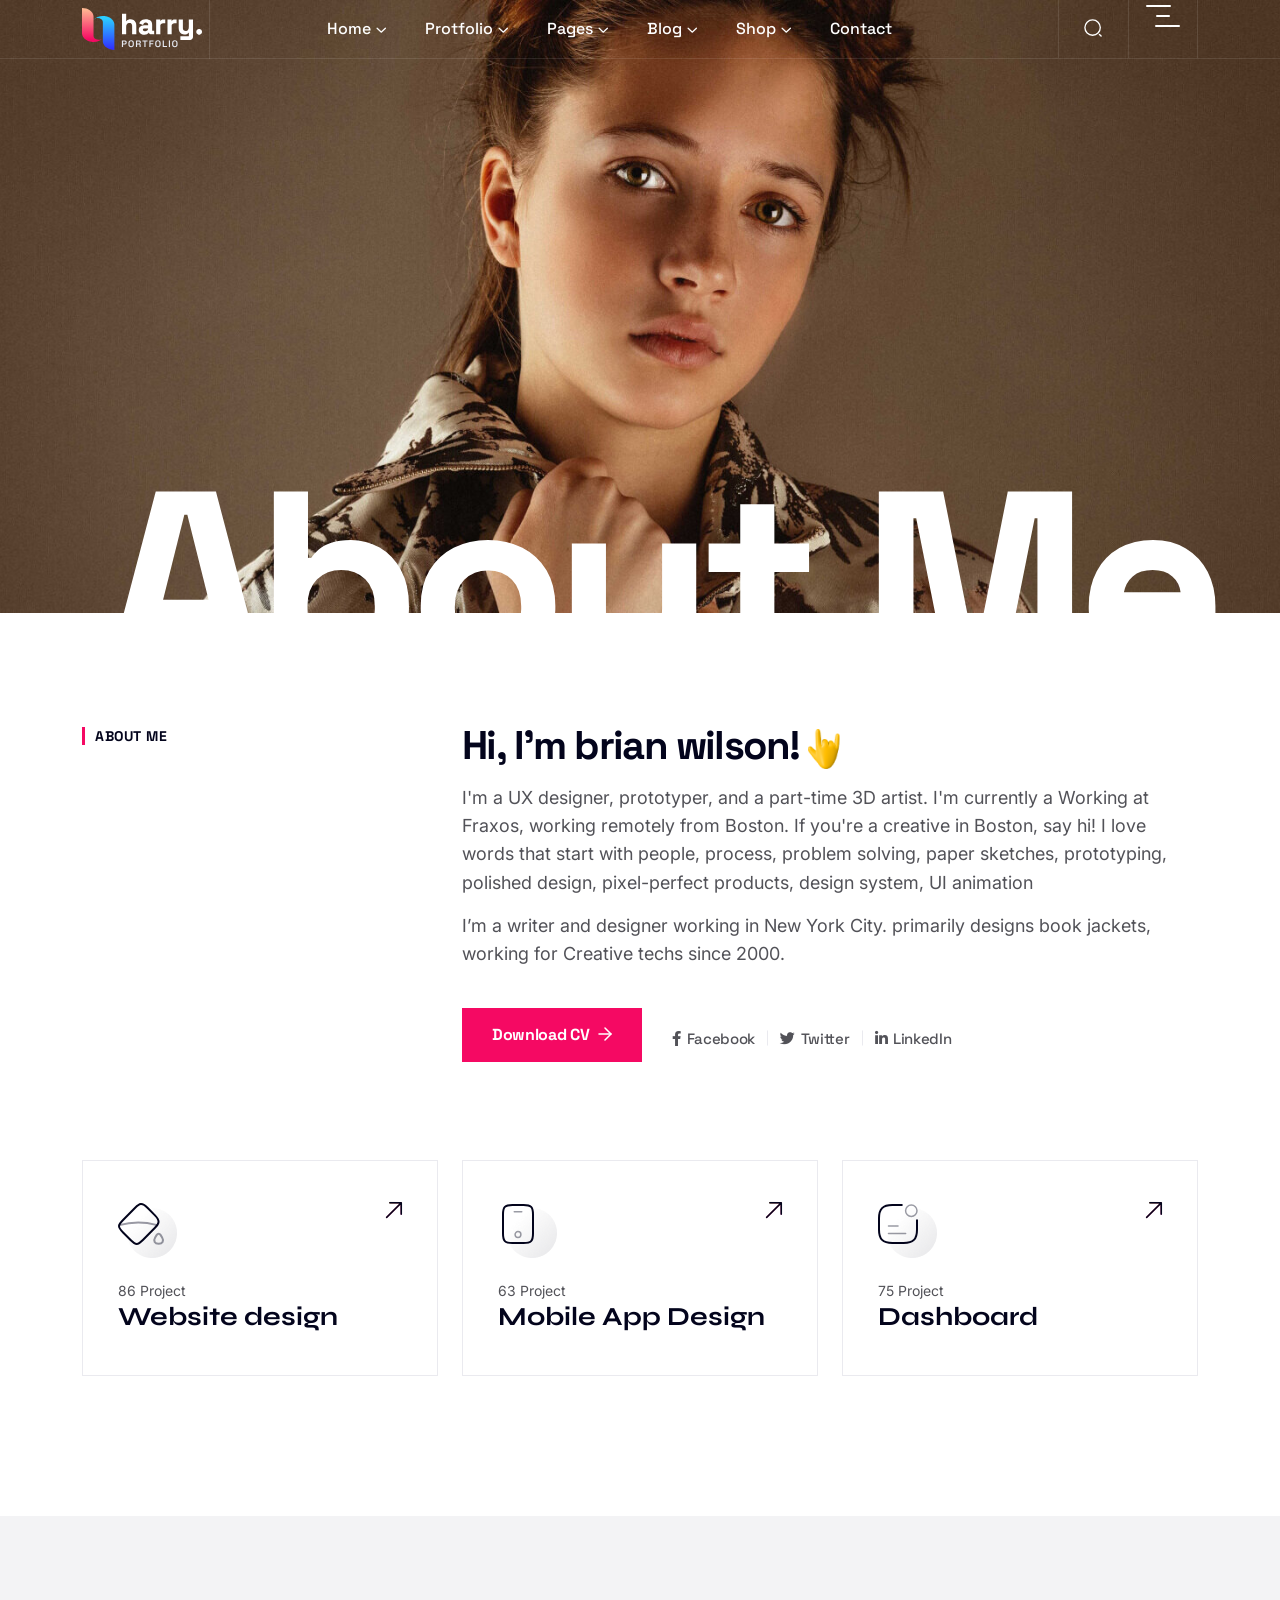
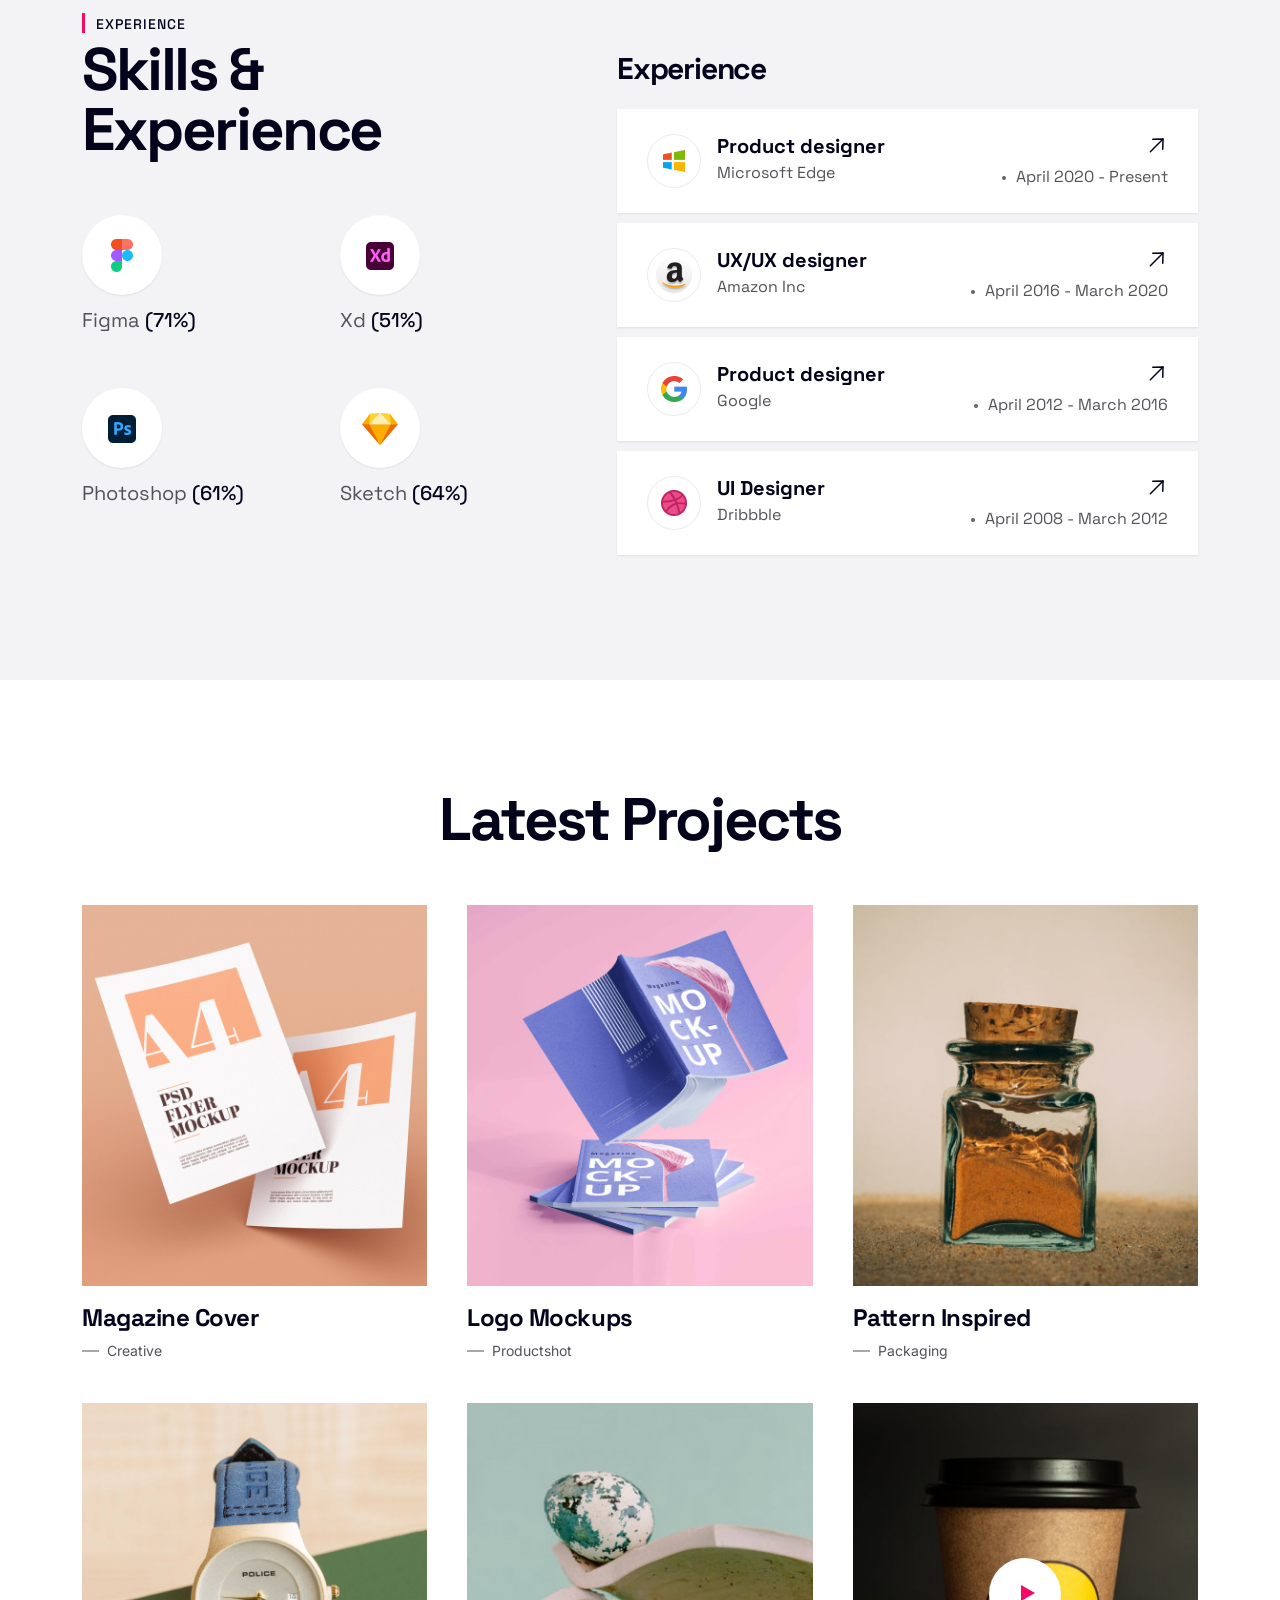
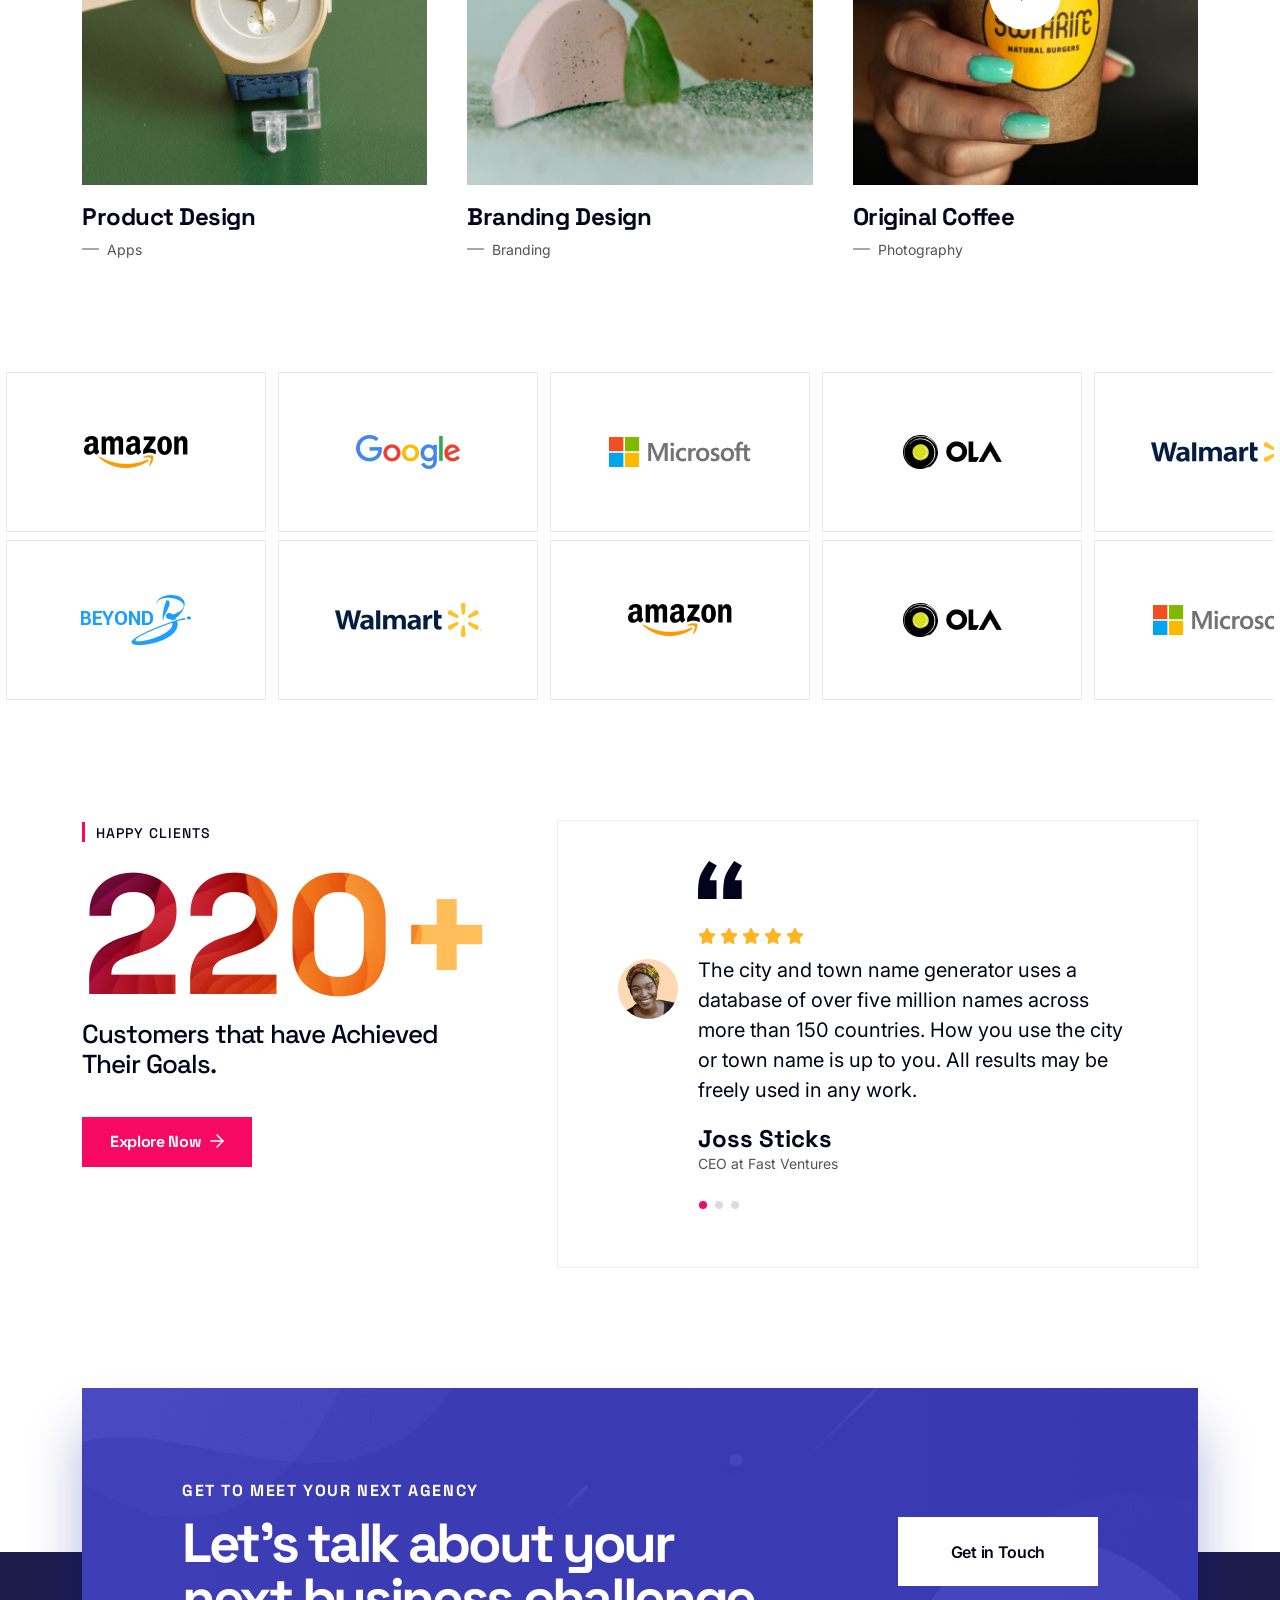
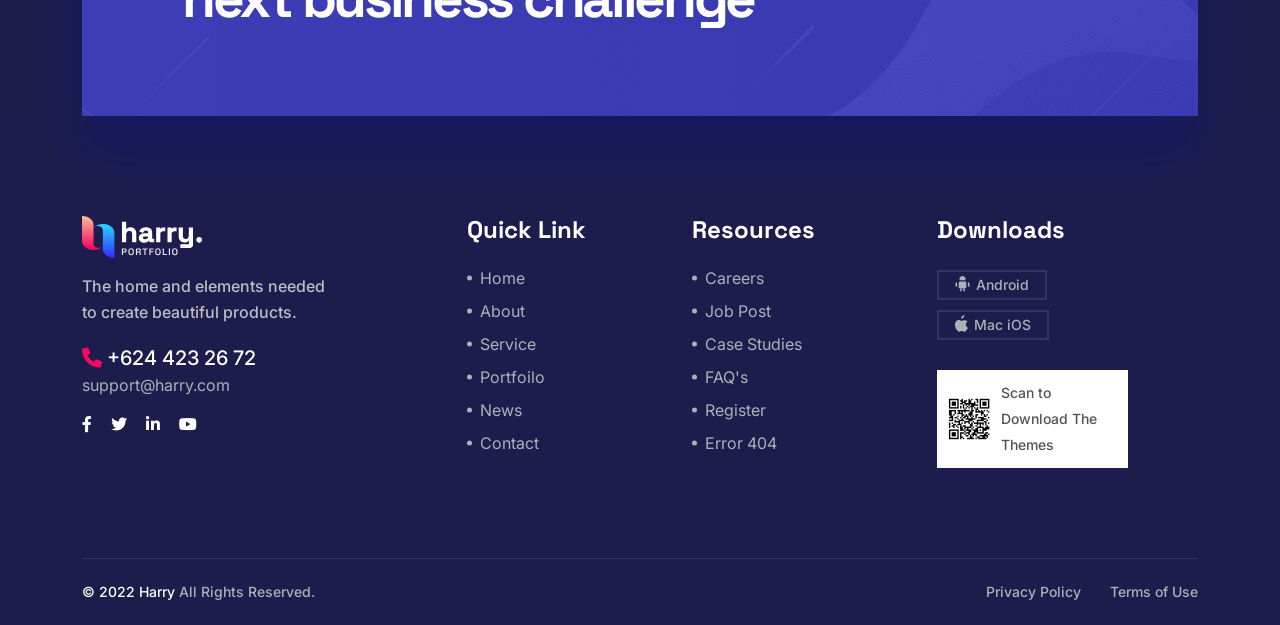
==== commit 315eae1b: "contact location box area done" ====
--- a/about-me.html
+++ b/about-me.html
@@ -1,1279 +1,2174 @@
-<!doctype html>
+<!DOCTYPE html>
 <html class="no-js" lang="zxx">
-   <head>
-      <meta charset="utf-8">
-      <meta http-equiv="x-ua-compatible" content="ie=edge">
-      <title>About Me - Harry</title>
-      <meta name="description" content="">
-      <meta name="viewport" content="width=device-width, initial-scale=1">
-
-      <!-- Place favicon.ico in the root directory -->
-      <link rel="shortcut icon" type="image/x-icon" href="assets/img/logo/favicon.png">
-
-      <!-- CSS here -->
-      <link rel="stylesheet" href="assets/css/bootstrap.css">
-      <link rel="stylesheet" href="assets/css/meanmenu.css">
-      <link rel="stylesheet" href="assets/css/animate.css">
-      <link rel="stylesheet" href="assets/css/swiper-bundle.css">
-      <link rel="stylesheet" href="assets/css/slick.css">
-      <link rel="stylesheet" href="assets/css/nouislider.css">
-      <link rel="stylesheet" href="assets/css/backtotop.css">
-      <link rel="stylesheet" href="assets/css/magnific-popup.css">
-      <link rel="stylesheet" href="assets/css/nice-select.css">
-      <link rel="stylesheet" href="assets/css/font-awesome-pro.css">
-      <link rel="stylesheet" href="assets/css/elegant-icon.css">
-      <link rel="stylesheet" href="assets/css/hover-reveal.css">
-      <link rel="stylesheet" href="assets/css/spacing.css">
-      <link rel="stylesheet" href="assets/css/main.css">
-   </head>
-   <body>
-      <!--[if lte IE 9]>
-      <p class="browserupgrade">You are using an <strong>outdated</strong> browser. Please <a href="https://browsehappy.com/">upgrade your browser</a> to improve your experience and security.</p>
-      <![endif]-->
-
-
-      <!-- pre loader area start -->
-      <div id="loading">
-         <div id="loading-center">
-            <div id="loading-center-absolute">
-               <!-- loading content here -->
-               <div class="preloader__content text-center">
-                  <div class="preloader__logo">
-                     <img src="assets/img/logo/logo-preloader.svg" alt="">
-                  </div>
-                  <div id="tp-loading-bar" class="preloader__bar">
-                     <div id="tp-loading-line" class="preloader__bar-inner"></div>
-                  </div>
-                  <h3 class="preloader__title">harry</h3>
-                  <div class="preloader__with-text ">
-                     <div class="preloader__with-text-wrapper">
-                         <span data-text-preloader="h" class="preloader__title-2">h</span>
-                         <span data-text-preloader="a" class="preloader__title-2">a</span>
-                         <span data-text-preloader="r" class="preloader__title-2">r</span>
-                         <span data-text-preloader="r" class="preloader__title-2">r</span>
-                         <span data-text-preloader="y" class="preloader__title-2">y</span>
-                     </div>
-                 </div>
-                  <p class="preloader__loading">Loading</p>
-               </div>
-            </div>
-         </div>  
+  <head>
+    <meta charset="utf-8" />
+    <meta http-equiv="x-ua-compatible" content="ie=edge" />
+    <title>About Me - Harry</title>
+    <meta name="description" content="" />
+    <meta name="viewport" content="width=device-width, initial-scale=1" />
+
+    <!-- Place favicon.ico in the root directory -->
+    <link
+      rel="shortcut icon"
+      type="image/x-icon"
+      href="assets/img/logo/favicon.png"
+    />
+
+    <!-- CSS here -->
+    <link rel="stylesheet" href="assets/css/bootstrap.css" />
+    <link rel="stylesheet" href="assets/css/meanmenu.css" />
+    <link rel="stylesheet" href="assets/css/animate.css" />
+    <link rel="stylesheet" href="assets/css/swiper-bundle.css" />
+    <link rel="stylesheet" href="assets/css/slick.css" />
+    <link rel="stylesheet" href="assets/css/nouislider.css" />
+    <link rel="stylesheet" href="assets/css/backtotop.css" />
+    <link rel="stylesheet" href="assets/css/magnific-popup.css" />
+    <link rel="stylesheet" href="assets/css/nice-select.css" />
+    <link rel="stylesheet" href="assets/css/font-awesome-pro.css" />
+    <link rel="stylesheet" href="assets/css/elegant-icon.css" />
+    <link rel="stylesheet" href="assets/css/hover-reveal.css" />
+    <link rel="stylesheet" href="assets/css/spacing.css" />
+    <link rel="stylesheet" href="assets/css/main.css" />
+  </head>
+  <body>
+    <!--[if lte IE 9]>
+      <p class="browserupgrade">
+        You are using an <strong>outdated</strong> browser. Please
+        <a href="https://browsehappy.com/">upgrade your browser</a> to improve
+        your experience and security.
+      </p>
+    <![endif]-->
+
+    <!-- pre loader area start -->
+    <div id="loading">
+      <div id="loading-center">
+        <div id="loading-center-absolute">
+          <!-- loading content here -->
+          <div class="preloader__content text-center">
+            <div class="preloader__logo">
+              <img src="assets/img/logo/logo-preloader.svg" alt="" />
+            </div>
+            <div id="tp-loading-bar" class="preloader__bar">
+              <div id="tp-loading-line" class="preloader__bar-inner"></div>
+            </div>
+            <h3 class="preloader__title">harry</h3>
+            <div class="preloader__with-text">
+              <div class="preloader__with-text-wrapper">
+                <span data-text-preloader="h" class="preloader__title-2"
+                  >h</span
+                >
+                <span data-text-preloader="a" class="preloader__title-2"
+                  >a</span
+                >
+                <span data-text-preloader="r" class="preloader__title-2"
+                  >r</span
+                >
+                <span data-text-preloader="r" class="preloader__title-2"
+                  >r</span
+                >
+                <span data-text-preloader="y" class="preloader__title-2"
+                  >y</span
+                >
+              </div>
+            </div>
+            <p class="preloader__loading">Loading</p>
+          </div>
+        </div>
       </div>
-      <!-- pre loader area end -->
-
-      <!-- back to top start -->
-      <div class="back-to-top-wrapper">
-         <button id="back_to_top" type="button" class="back-to-top-btn">
-            <svg width="12" height="7" viewBox="0 0 12 7" fill="none" xmlns="http://www.w3.org/2000/svg">
-               <path d="M11 6L6 1L1 6" stroke="currentColor" stroke-width="1.5" stroke-linecap="round" stroke-linejoin="round"/>
-            </svg>               
-         </button>
+    </div>
+    <!-- pre loader area end -->
+
+    <!-- back to top start -->
+    <div class="back-to-top-wrapper">
+      <button id="back_to_top" type="button" class="back-to-top-btn">
+        <svg
+          width="12"
+          height="7"
+          viewBox="0 0 12 7"
+          fill="none"
+          xmlns="http://www.w3.org/2000/svg"
+        >
+          <path
+            d="M11 6L6 1L1 6"
+            stroke="currentColor"
+            stroke-width="1.5"
+            stroke-linecap="round"
+            stroke-linejoin="round"
+          />
+        </svg>
+      </button>
+    </div>
+    <!-- back to top end -->
+
+    <!-- header area start -->
+    <header>
+      <div class="header__area header__transparent">
+        <div
+          class="header__bottom header__bottom-border-3 header__sticky"
+          id="header-sticky"
+        >
+          <div class="container">
+            <div class="mega-menu-wrapper p-relative">
+              <div class="row align-items-center">
+                <div
+                  class="col-xxl-2 col-xl-2 col-lg-2 col-md-4 col-sm-5 col-8"
+                >
+                  <div class="logo logo-border">
+                    <a href="index.html">
+                      <img
+                        class="logo-light"
+                        src="assets/img/logo/logo.svg"
+                        alt="logo"
+                      />
+                      <img
+                        class="logo-dark"
+                        src="assets/img/logo/logo-black.svg"
+                        alt="logo"
+                      />
+                    </a>
+                  </div>
+                </div>
+                <div class="col-xxl-7 col-xl-8 col-lg-8 d-none d-lg-block">
+                  <div class="main-menu pl-55 main-menu-ff-space">
+                    <nav id="mobile-menu">
+                      <ul>
+                        <li class="has-dropdown">
+                          <a href="index.html">Home</a>
+                          <ul class="submenu">
+                            <li><a href="index.html">Main Demo</a></li>
+                            <li><a href="index-shop.html">Shop Demo</a></li>
+                          </ul>
+                        </li>
+                        <li class="has-dropdown">
+                          <a href="portfolio.html">Protfolio</a>
+                          <ul class="submenu">
+                            <li><a href="portfolio.html">Classic Style</a></li>
+                            <li>
+                              <a href="portfolio-details-list.html"
+                                >List With Details</a
+                              >
+                            </li>
+                          </ul>
+                        </li>
+                        <li class="has-dropdown">
+                          <a href="#">Pages</a>
+                          <ul class="submenu">
+                            <li><a href="portfolio.html">Portfoilo</a></li>
+                            <li>
+                              <a href="portfolio-details-list.html"
+                                >Portfoilo Details</a
+                              >
+                            </li>
+                            <li><a href="about-me.html">About Me</a></li>
+                            <li><a href="cart.html">Cart</a></li>
+                            <li><a href="checkout.html">Checkout</a></li>
+                            <li><a href="services.html">Services</a></li>
+                            <li>
+                              <a href="services-details.html"
+                                >Service Details</a
+                              >
+                            </li>
+                            <li><a href="404.html">404 Page</a></li>
+                          </ul>
+                        </li>
+                        <li class="has-dropdown">
+                          <a href="blog.html">Blog</a>
+                          <ul class="submenu">
+                            <li><a href="blog.html">Blog Standard</a></li>
+                            <li>
+                              <a href="blog-details.html">Blog Details</a>
+                            </li>
+                          </ul>
+                        </li>
+                        <li class="has-dropdown">
+                          <a href="shop.html">Shop</a>
+                          <ul class="submenu">
+                            <li><a href="shop.html">Shop</a></li>
+                            <li>
+                              <a href="product-details.html">Product Details</a>
+                            </li>
+                          </ul>
+                        </li>
+                        <li>
+                          <a href="contact.html">Contact</a>
+                        </li>
+                      </ul>
+                    </nav>
+                    <!-- for wp -->
+                    <div class="header__hamburger ml-50 d-none">
+                      <button
+                        type="button"
+                        class="hamburger-btn offcanvas-open-btn"
+                      >
+                        <span></span>
+                        <span></span>
+                        <span></span>
+                      </button>
+                    </div>
+                  </div>
+                </div>
+                <div
+                  class="col-xxl-3 col-xl-2 col-lg-2 col-md-8 col-sm-7 col-4"
+                >
+                  <div
+                    class="header__bottom-right d-flex justify-content-end align-items-center pl-30"
+                  >
+                    <div class="header__action d-none d-xl-block">
+                      <ul>
+                        <li>
+                          <a href="javascript:void(0);" class="search-open-btn">
+                            <svg
+                              width="20"
+                              height="20"
+                              viewBox="0 0 20 20"
+                              fill="none"
+                              xmlns="http://www.w3.org/2000/svg"
+                            >
+                              <path
+                                d="M9.55 18.1C14.272 18.1 18.1 14.272 18.1 9.55C18.1 4.82797 14.272 1 9.55 1C4.82797 1 1 4.82797 1 9.55C1 14.272 4.82797 18.1 9.55 18.1Z"
+                                stroke="currentColor"
+                                stroke-width="1.5"
+                                stroke-linecap="round"
+                                stroke-linejoin="round"
+                              />
+                              <path
+                                d="M19.0002 19.0002L17.2002 17.2002"
+                                stroke="currentColor"
+                                stroke-width="1.5"
+                                stroke-linecap="round"
+                                stroke-linejoin="round"
+                              />
+                            </svg>
+                          </a>
+                        </li>
+                        <li>
+                          <button
+                            type="button"
+                            class="hamburger-btn offcanvas-open-btn"
+                          >
+                            <span></span>
+                            <span></span>
+                            <span></span>
+                          </button>
+                        </li>
+                      </ul>
+                    </div>
+                    <div class="header__hamburger ml-50 d-xl-none">
+                      <button
+                        type="button"
+                        class="hamburger-btn offcanvas-open-btn"
+                      >
+                        <span></span>
+                        <span></span>
+                        <span></span>
+                      </button>
+                    </div>
+                  </div>
+                </div>
+              </div>
+            </div>
+          </div>
+        </div>
       </div>
-      <!-- back to top end -->
-
-      <!-- header area start -->
-      <header>
-         <div class="header__area header__transparent">
-            <div class="header__bottom header__bottom-border-3 header__sticky" id="header-sticky">
-               <div class="container">
-                  <div class="mega-menu-wrapper p-relative">
-                     <div class="row align-items-center">
-                        <div class="col-xxl-2 col-xl-2 col-lg-2 col-md-4 col-sm-5 col-8">
-                           <div class="logo logo-border">
-                              <a href="index.html">
-                                 <img class="logo-light" src="assets/img/logo/logo.svg" alt="logo">
-                                 <img class="logo-dark" src="assets/img/logo/logo-black.svg" alt="logo">
-                              </a>
-                           </div>
+    </header>
+    <!-- header area end -->
+
+    <!-- offcanvas area start -->
+    <div class="offcanvas__area offcanvas__area-1">
+      <div class="offcanvas__wrapper">
+        <div class="offcanvas__shape">
+          <img
+            class="offcanvas__shape-1"
+            src="assets/img/shape/offcanvas-shape-1.png"
+            alt=""
+          />
+        </div>
+        <div class="offcanvas__close">
+          <button class="offcanvas__close-btn offcanvas-close-btn">
+            <svg
+              width="12"
+              height="12"
+              viewBox="0 0 12 12"
+              fill="none"
+              xmlns="http://www.w3.org/2000/svg"
+            >
+              <path
+                d="M11 1L1 11"
+                stroke="currentColor"
+                stroke-width="1.5"
+                stroke-linecap="round"
+                stroke-linejoin="round"
+              />
+              <path
+                d="M1 1L11 11"
+                stroke="currentColor"
+                stroke-width="1.5"
+                stroke-linecap="round"
+                stroke-linejoin="round"
+              />
+            </svg>
+          </button>
+        </div>
+        <div class="offcanvas__content">
+          <div
+            class="offcanvas__top mb-70 d-flex justify-content-between align-items-center"
+          >
+            <div class="offcanvas__logo logo">
+              <a href="index.html">
+                <img src="assets/img/logo/logo-black.svg" alt="logo" />
+              </a>
+            </div>
+          </div>
+          <div class="mobile-menu fix d-lg-none"></div>
+          <div
+            class="offcanvas__menu offcanvas__menu-ff-space d-none d-lg-block"
+          >
+            <nav>
+              <ul>
+                <li><a href="index.html">Home</a></li>
+                <li><a href="about.html">About</a></li>
+                <li><a href="services.html">Service</a></li>
+                <li><a href="blog-grid-2.html">Blog</a></li>
+                <li><a href="portfolio.html">Portfolio</a></li>
+                <li><a href="contact.html">Contact</a></li>
+              </ul>
+            </nav>
+          </div>
+          <div class="offcanvas__btn">
+            <a href="contact.html" class="tp-btn-offcanvas"
+              >Getting Started <i class="fa-regular fa-chevron-right"></i
+            ></a>
+          </div>
+          <div class="offcanvas__social">
+            <h3 class="offcanvas__social-title">Follow :</h3>
+            <a href="#"><i class="fab fa-facebook-f"></i></a>
+            <a href="#"><i class="fab fa-twitter"></i></a>
+            <a href="#"><i class="fab fa-youtube"></i></a>
+            <a href="#"><i class="fab fa-linkedin"></i></a>
+          </div>
+          <div class="offcanvas__contact">
+            <p class="offcanvas__contact-call">
+              <a href="tel:+964-742-44-763">+964 742 44 763</a>
+            </p>
+            <p class="offcanvas__contact-mail">
+              <a href="mailto:info@harry.com">info@harry.com</a>
+            </p>
+          </div>
+        </div>
+      </div>
+    </div>
+    <div class="body-overlay"></div>
+    <!-- offcanvas area end -->
+
+    <!-- search popup start -->
+    <div class="search__popup">
+      <div class="container">
+        <div class="row">
+          <div class="col-xxl-12">
+            <div class="search__wrapper">
+              <div
+                class="search__top d-flex justify-content-between align-items-center"
+              >
+                <div class="search__logo">
+                  <a href="index.html">
+                    <img src="assets/img/logo/logo.svg" alt="" />
+                  </a>
+                </div>
+                <div class="search__close">
+                  <button
+                    type="button"
+                    class="search__close-btn search-close-btn"
+                  >
+                    <svg
+                      width="18"
+                      height="18"
+                      viewBox="0 0 18 18"
+                      fill="none"
+                      xmlns="http://www.w3.org/2000/svg"
+                    >
+                      <path
+                        d="M17 1L1 17"
+                        stroke="currentColor"
+                        stroke-width="1.5"
+                        stroke-linecap="round"
+                        stroke-linejoin="round"
+                      />
+                      <path
+                        d="M1 1L17 17"
+                        stroke="currentColor"
+                        stroke-width="1.5"
+                        stroke-linecap="round"
+                        stroke-linejoin="round"
+                      />
+                    </svg>
+                  </button>
+                </div>
+              </div>
+              <div class="search__form">
+                <form action="#">
+                  <div class="search__input">
+                    <input
+                      class="search-input-field"
+                      type="text"
+                      placeholder="Type here to search..."
+                    />
+                    <span class="search-focus-border"></span>
+                    <button type="submit">
+                      <svg
+                        width="20"
+                        height="20"
+                        viewBox="0 0 20 20"
+                        fill="none"
+                        xmlns="http://www.w3.org/2000/svg"
+                      >
+                        <path
+                          d="M9.55 18.1C14.272 18.1 18.1 14.272 18.1 9.55C18.1 4.82797 14.272 1 9.55 1C4.82797 1 1 4.82797 1 9.55C1 14.272 4.82797 18.1 9.55 18.1Z"
+                          stroke="currentColor"
+                          stroke-width="1.5"
+                          stroke-linecap="round"
+                          stroke-linejoin="round"
+                        />
+                        <path
+                          d="M19.0002 19.0002L17.2002 17.2002"
+                          stroke="currentColor"
+                          stroke-width="1.5"
+                          stroke-linecap="round"
+                          stroke-linejoin="round"
+                        />
+                      </svg>
+                    </button>
+                  </div>
+                </form>
+              </div>
+            </div>
+          </div>
+        </div>
+      </div>
+    </div>
+    <!-- search popup end -->
+
+    <main>
+      <!-- about me area start -->
+      <section
+        class="about__me about__me-spacing about__me-translate include-bg"
+        data-background="assets/img/about/about-me-breadcrumb.jpg"
+      >
+        <div class="container">
+          <div class="row">
+            <div class="col-xl-12">
+              <div
+                class="about__me-content"
+                data-parallax='{"x": -100, "smoothness": 10}'
+              >
+                <h3 class="about__me-title">About Me</h3>
+              </div>
+            </div>
+          </div>
+        </div>
+      </section>
+      <!-- about me area end -->
+
+      <!-- about me info area start -->
+      <section class="about__me-info pb-90 pt-110">
+        <div class="container">
+          <div class="row">
+            <div class="col-xl-4 col-lg-3">
+              <span class="about__me-info-subtitle">ABOUT ME</span>
+            </div>
+            <div class="col-xl-8 col-lg-9">
+              <div
+                class="about__me-info-content wow fadeInUp"
+                data-wow-delay=".3s"
+                data-wow-duration="1s"
+              >
+                <h4 class="about__me-info-title">
+                  Hi, I'm brian wilson!
+                  <img src="assets/img/about/about-me-title-icon.png" alt="" />
+                </h4>
+                <p>
+                  I'm a UX designer, prototyper, and a part-time 3D artist. I'm
+                  currently a Working at Fraxos, working remotely from Boston.
+                  If you're a creative in Boston, say hi! I love words that
+                  start with people, process, problem solving, paper sketches,
+                  prototyping, polished design, pixel-perfect products, design
+                  system, UI animation
+                </p>
+
+                <p>
+                  I’m a writer and designer working in New York City. primarily
+                  designs book jackets, working for Creative techs since 2000.
+                </p>
+
+                <div
+                  class="about__me-info-bottom d-sm-flex align-items-center mt-40"
+                >
+                  <div class="about__me-info-btn mr-30">
+                    <a
+                      href="https://weblearnbd.net/wp/bioxlab/wp-content/uploads/2022/09/demo-cv.pdf"
+                      target="_blank"
+                      class="tp-btn"
+                    >
+                      Download CV
+                      <svg
+                        width="14"
+                        height="14"
+                        viewBox="0 0 14 14"
+                        fill="none"
+                        xmlns="http://www.w3.org/2000/svg"
+                      >
+                        <path
+                          d="M1 7H13"
+                          stroke="currentColor"
+                          stroke-width="1.5"
+                          stroke-linecap="round"
+                          stroke-linejoin="round"
+                        />
+                        <path
+                          d="M7 1L13 7L7 13"
+                          stroke="currentColor"
+                          stroke-width="1.5"
+                          stroke-linecap="round"
+                          stroke-linejoin="round"
+                        />
+                      </svg>
+                    </a>
+                  </div>
+                  <div class="about__me-info-social">
+                    <a href="#"
+                      ><i class="fa-brands fa-facebook-f"></i> Facebook</a
+                    >
+                    <a href="#"><i class="fa-brands fa-twitter"></i> Twitter</a>
+                    <a href="#"
+                      ><i class="fa-brands fa-linkedin-in"></i> LinkedIn</a
+                    >
+                  </div>
+                </div>
+              </div>
+            </div>
+          </div>
+        </div>
+      </section>
+      <!-- about me info area end -->
+
+      <!-- services area start -->
+      <section class="services__area pb-110">
+        <div class="container">
+          <div class="row">
+            <div class="col-xxl-4 col-xl-4 col-lg-4 col-md-6">
+              <div
+                class="services__item-9 services__item-style-2 mb-30 transition-3"
+              >
+                <div
+                  class="services__item-9-top d-flex align-items-start justify-content-between"
+                >
+                  <div class="services__icon-9">
+                    <span>
+                      <svg
+                        width="47"
+                        height="42"
+                        viewBox="0 0 47 42"
+                        fill="none"
+                        xmlns="http://www.w3.org/2000/svg"
+                      >
+                        <path
+                          d="M5.06035 29.4262L12.5801 37.0285C17.8613 42.3677 19.6652 42.2798 24.8812 37.0285L36.9867 24.79C41.203 20.5275 42.2679 17.6931 36.9867 12.3539L29.467 4.75152C23.838 -0.939241 21.3821 0.488942 17.1659 4.75152L5.06035 16.99C-0.133935 22.2633 -0.568603 23.7354 5.06035 29.4262Z"
+                          stroke="currentColor"
+                          stroke-width="2"
+                          stroke-linecap="round"
+                          stroke-linejoin="round"
+                        />
+                        <path
+                          opacity="0.4"
+                          d="M38.5975 32.1286L37.1631 34.5236C35.1419 37.9292 36.7067 40.7197 40.6405 40.7197C44.5742 40.7197 46.139 37.9292 44.1178 34.5236L42.6834 32.1286C41.5533 30.239 39.7059 30.239 38.5975 32.1286Z"
+                          stroke="currentColor"
+                          stroke-width="2"
+                          stroke-linecap="round"
+                          stroke-linejoin="round"
+                        />
+                        <path
+                          opacity="0.4"
+                          d="M1.21484 22.1312C13.2986 18.8134 26.0344 18.7036 38.1616 21.8456L39.2483 22.1312"
+                          stroke="currentColor"
+                          stroke-width="2"
+                          stroke-linecap="round"
+                          stroke-linejoin="round"
+                        />
+                      </svg>
+                      <img
+                        src="assets/img/services/9/services-icon-shape.png"
+                        alt=""
+                      />
+                    </span>
+                  </div>
+                  <div class="services__btn-9">
+                    <a href="services-details.html"
+                      ><i class="fa-light fa-arrow-up-right"></i
+                    ></a>
+                  </div>
+                </div>
+                <div class="services__content-9">
+                  <span class="services-project">86 Project</span>
+                  <h3 class="services__title-9">
+                    <a href="services-details.html">Website design</a>
+                  </h3>
+                </div>
+              </div>
+            </div>
+            <div class="col-xxl-4 col-xl-4 col-lg-4 col-md-6">
+              <div
+                class="services__item-9 mb-30 services__item-style-2 transition-3"
+              >
+                <div
+                  class="services__item-9-top d-flex align-items-start justify-content-between"
+                >
+                  <div class="services__icon-9">
+                    <span>
+                      <svg
+                        width="32"
+                        height="40"
+                        viewBox="0 0 32 40"
+                        fill="none"
+                        xmlns="http://www.w3.org/2000/svg"
+                      >
+                        <path
+                          d="M31 10.5V29.5C31 37.1 29.125 39 21.625 39H10.375C2.875 39 1 37.1 1 29.5V10.5C1 2.9 2.875 1 10.375 1H21.625C29.125 1 31 2.9 31 10.5Z"
+                          stroke="currentColor"
+                          stroke-width="2"
+                          stroke-linecap="round"
+                          stroke-linejoin="round"
+                        />
+                        <path
+                          opacity="0.4"
+                          d="M19.7637 7.65088H12.2637"
+                          stroke="currentColor"
+                          stroke-width="1.5"
+                          stroke-linecap="round"
+                          stroke-linejoin="round"
+                        />
+                        <path
+                          opacity="0.4"
+                          d="M15.9941 33.4891C17.5992 33.4891 18.9004 32.1706 18.9004 30.5441C18.9004 28.9176 17.5992 27.5991 15.9941 27.5991C14.3891 27.5991 13.0879 28.9176 13.0879 30.5441C13.0879 32.1706 14.3891 33.4891 15.9941 33.4891Z"
+                          stroke="currentColor"
+                          stroke-width="1.5"
+                          stroke-linecap="round"
+                          stroke-linejoin="round"
+                        />
+                      </svg>
+                      <img
+                        src="assets/img/services/9/services-icon-shape.png"
+                        alt=""
+                      />
+                    </span>
+                  </div>
+                  <div class="services__btn-9">
+                    <a href="services-details.html"
+                      ><i class="fa-light fa-arrow-up-right"></i
+                    ></a>
+                  </div>
+                </div>
+                <div class="services__content-9">
+                  <span class="services-project">63 Project</span>
+                  <h3 class="services__title-9">
+                    <a href="services-details.html">Mobile App Design</a>
+                  </h3>
+                </div>
+              </div>
+            </div>
+            <div class="col-xxl-4 col-xl-4 col-lg-4 col-md-6">
+              <div
+                class="services__item-9 mb-30 services__item-style-2 transition-3"
+              >
+                <div
+                  class="services__item-9-top d-flex align-items-start justify-content-between"
+                >
+                  <div class="services__icon-9">
+                    <span>
+                      <svg
+                        width="40"
+                        height="40"
+                        viewBox="0 0 40 40"
+                        fill="none"
+                        xmlns="http://www.w3.org/2000/svg"
+                      >
+                        <path
+                          opacity="0.4"
+                          d="M33.2859 12.4C36.434 12.4 38.9859 9.84803 38.9859 6.7C38.9859 3.55198 36.434 1 33.2859 1C30.1379 1 27.5859 3.55198 27.5859 6.7C27.5859 9.84803 30.1379 12.4 33.2859 12.4Z"
+                          stroke="currentColor"
+                          stroke-width="1.5"
+                          stroke-linecap="round"
+                          stroke-linejoin="round"
+                        />
+                        <path
+                          opacity="0.4"
+                          d="M10.5 21.9009H20"
+                          stroke="currentColor"
+                          stroke-width="1.5"
+                          stroke-linecap="round"
+                          stroke-linejoin="round"
+                        />
+                        <path
+                          opacity="0.4"
+                          d="M10.5 29.5H27.6"
+                          stroke="currentColor"
+                          stroke-width="1.5"
+                          stroke-linecap="round"
+                          stroke-linejoin="round"
+                        />
+                        <path
+                          d="M23.8 1H14.3C4.8 1 1 4.8 1 14.3V25.7C1 35.2 4.8 39 14.3 39H25.7C35.2 39 39 35.2 39 25.7V16.2"
+                          stroke="currentColor"
+                          stroke-width="2"
+                          stroke-linecap="round"
+                          stroke-linejoin="round"
+                        />
+                      </svg>
+                      <img
+                        src="assets/img/services/9/services-icon-shape.png"
+                        alt=""
+                      />
+                    </span>
+                  </div>
+                  <div class="services__btn-9">
+                    <a href="services-details.html"
+                      ><i class="fa-light fa-arrow-up-right"></i
+                    ></a>
+                  </div>
+                </div>
+                <div class="services__content-9">
+                  <span class="services-project">75 Project</span>
+                  <h3 class="services__title-9">
+                    <a href="services-details.html">Dashboard</a>
+                  </h3>
+                </div>
+              </div>
+            </div>
+          </div>
+        </div>
+      </section>
+      <!-- services area end -->
+
+      <!-- skill area start -->
+      <section class="skill__area pt-95 grey-bg-12 pb-125">
+        <div class="container">
+          <div class="row">
+            <div class="col-xxl-5 col-xl-5 col-lg-5">
+              <div class="skill__wrapper-9">
+                <div class="section__title-wrapper-9 mb-55">
+                  <span class="section__title-pre section__title-pre-1-3"
+                    >Experience</span
+                  >
+                  <h3 class="section__title">Skills & <br />Experience</h3>
+                </div>
+                <div class="skill__item-wrapper-9 skill__style-2">
+                  <div class="row">
+                    <div class="col-xxl-6 col-md-6 col-sm-6 col-6">
+                      <div class="skill__item-9">
+                        <div class="skill__icon-9">
+                          <span>
+                            <img
+                              src="assets/img/skill/9/skill-icon-1.png"
+                              alt=""
+                            />
+                          </span>
                         </div>
-                        <div class="col-xxl-7 col-xl-8 col-lg-8 d-none d-lg-block">
-                           <div class="main-menu pl-55 main-menu-ff-space">
-                              <nav id="mobile-menu">
-                                 <ul>
-                                    <li class="has-dropdown">
-                                       <a href="index.html">Home</a>
-                                       <ul class="submenu">
-                                          <li><a href="index.html">Main Demo</a></li>
-                                          <li><a href="index-shop.html">Shop Demo</a></li>
-                                       </ul>
-                                    </li>
-                                    <li class="has-dropdown">
-                                       <a href="portfolio.html">Protfolio</a>
-                                       <ul class="submenu">
-                                          <li><a href="portfolio.html">Classic Style</a></li>
-                                          <li><a href="portfolio-details-list.html">List With Details</a></li>
-                                       </ul>
-                                    </li>
-                                    <li class="has-dropdown">
-                                       <a href="#">Pages</a>
-                                       <ul class="submenu">
-                                          <li><a href="portfolio.html">Portfoilo</a></li>
-                                          <li><a href="portfolio-details-list.html">Portfoilo Details</a></li>
-                                          <li><a href="about-me.html">About Me</a></li>
-                                          <li><a href="cart.html">Cart</a></li>
-                                          <li><a href="checkout.html">Checkout</a></li>
-                                          <li><a href="services.html">Services</a></li>
-                                          <li><a href="services-details.html">Service Details</a></li>
-                                          <li><a href="404.html">404 Page</a></li>
-                                       </ul>
-                                    </li>
-                                    <li class="has-dropdown">
-                                       <a href="blog.html">Blog</a>
-                                       <ul class="submenu">
-                                          <li><a href="blog.html">Blog Standard</a></li>
-                                          <li><a href="blog-details.html">Blog Details</a></li>
-                                       </ul>
-                                    </li>
-                                    <li class="has-dropdown">
-                                       <a href="shop.html">Shop</a>
-                                       <ul class="submenu">
-                                          <li><a href="shop.html">Shop</a></li>
-                                          <li><a href="product-details.html">Product Details</a></li>
-                                       </ul>
-                                    </li>
-                                    <li>
-                                       <a href="contact.html">Contact</a>
-                                    </li>
-                                 </ul>
-                              </nav>
-                              <!-- for wp -->
-                              <div class="header__hamburger ml-50 d-none">
-                                 <button type="button" class="hamburger-btn offcanvas-open-btn">
-                                    <span></span>
-                                    <span></span>
-                                    <span></span>
-                                 </button>
-                              </div>
-                           </div>
+                        <div class="skill__content-9">
+                          <h4>
+                            Figma
+                            <span
+                              >(<span
+                                data-purecounter-duration="1"
+                                data-purecounter-end="90"
+                                class="purecounter"
+                                >0</span
+                              >%)</span
+                            >
+                          </h4>
                         </div>
-                        <div class="col-xxl-3 col-xl-2 col-lg-2 col-md-8 col-sm-7 col-4">
-                           <div class="header__bottom-right d-flex justify-content-end align-items-center pl-30">
-                              <div class="header__action d-none d-xl-block">
-                                 <ul>
-                                    <li>
-                                       <a href="javascript:void(0);" class="search-open-btn">
-                                          <svg width="20" height="20" viewBox="0 0 20 20" fill="none" xmlns="http://www.w3.org/2000/svg">
-                                             <path d="M9.55 18.1C14.272 18.1 18.1 14.272 18.1 9.55C18.1 4.82797 14.272 1 9.55 1C4.82797 1 1 4.82797 1 9.55C1 14.272 4.82797 18.1 9.55 18.1Z" stroke="currentColor" stroke-width="1.5" stroke-linecap="round" stroke-linejoin="round"/>
-                                             <path d="M19.0002 19.0002L17.2002 17.2002" stroke="currentColor" stroke-width="1.5" stroke-linecap="round" stroke-linejoin="round"/>
-                                          </svg>                                          
-                                       </a>
-                                    </li>
-                                    <li>
-                                       <button type="button"  class="hamburger-btn offcanvas-open-btn">
-                                          <span></span>
-                                          <span></span>
-                                          <span></span>
-                                       </button>
-                                    </li>
-                                 </ul>
-                              </div>
-                              <div class="header__hamburger ml-50 d-xl-none">
-                                 <button type="button" class="hamburger-btn offcanvas-open-btn">
-                                    <span></span>
-                                    <span></span>
-                                    <span></span>
-                                 </button>
-                              </div>
-                           </div>
+                      </div>
+                    </div>
+                    <div class="col-xxl-6 col-md-6 col-sm-6 col-6">
+                      <div class="skill__item-9">
+                        <div class="skill__icon-9">
+                          <span>
+                            <img
+                              src="assets/img/skill/9/skill-icon-2.png"
+                              alt=""
+                            />
+                          </span>
                         </div>
-                     </div>
-                  </div>
-               </div>
-            </div>
-         </div>
-      </header>
-      <!-- header area end -->
-
-      <!-- offcanvas area start -->
-      <div class="offcanvas__area offcanvas__area-1">
-         <div class="offcanvas__wrapper">
-            <div class="offcanvas__shape">
-               <img class="offcanvas__shape-1" src="assets/img/shape/offcanvas-shape-1.png" alt="">
-            </div>
-            <div class="offcanvas__close">
-               <button class="offcanvas__close-btn offcanvas-close-btn">
-                  <svg width="12" height="12" viewBox="0 0 12 12" fill="none" xmlns="http://www.w3.org/2000/svg">
-                     <path d="M11 1L1 11" stroke="currentColor" stroke-width="1.5" stroke-linecap="round" stroke-linejoin="round"/>
-                     <path d="M1 1L11 11" stroke="currentColor" stroke-width="1.5" stroke-linecap="round" stroke-linejoin="round"/>
-                 </svg>
-               </button>
-            </div>
-            <div class="offcanvas__content">
-               <div class="offcanvas__top mb-70 d-flex justify-content-between align-items-center">
-                  <div class="offcanvas__logo logo">
-                     <a href="index.html">
-                        <img src="assets/img/logo/logo-black.svg" alt="logo">
-                     </a>
-                  </div>
-               </div>
-               <div class="mobile-menu fix d-lg-none"></div>
-               <div class="offcanvas__menu offcanvas__menu-ff-space d-none d-lg-block">
-                  <nav>
-                     <ul>
-                        <li><a href="index.html">Home</a></li>
-                        <li><a href="about.html">About</a></li>
-                        <li><a href="services.html">Service</a></li>
-                        <li><a href="blog-grid-2.html">Blog</a></li>
-                        <li><a href="portfolio.html">Portfolio</a></li>
-                        <li><a href="contact.html">Contact</a></li>
-                     </ul>
-                  </nav>
-               </div>
-               <div class="offcanvas__btn">
-                  <a href="contact.html" class="tp-btn-offcanvas">Getting Started <i class="fa-regular fa-chevron-right"></i></a>
-               </div>
-               <div class="offcanvas__social">
-                  <h3 class="offcanvas__social-title">Follow :</h3>
-                  <a href="#"><i class="fab fa-facebook-f"></i></a>
-                  <a href="#"><i class="fab fa-twitter"></i></a>
-                  <a href="#"><i class="fab fa-youtube"></i></a>
-                  <a href="#"><i class="fab fa-linkedin"></i></a>
-               </div>
-               <div class="offcanvas__contact">
-                  <p class="offcanvas__contact-call"><a href="tel:+964-742-44-763">+964 742 44 763</a></p>
-                  <p class="offcanvas__contact-mail"><a href="mailto:info@harry.com">info@harry.com</a></p>
-               </div>
-            </div>
-         </div>
+                        <div class="skill__content-9">
+                          <h4>
+                            Xd
+                            <span
+                              >(<span
+                                data-purecounter-duration="1"
+                                data-purecounter-end="66"
+                                class="purecounter"
+                                >0</span
+                              >%)</span
+                            >
+                          </h4>
+                        </div>
+                      </div>
+                    </div>
+                    <div class="col-xxl-6 col-md-6 col-sm-6 col-6">
+                      <div class="skill__item-9">
+                        <div class="skill__icon-9">
+                          <span>
+                            <img
+                              src="assets/img/skill/9/skill-icon-3.png"
+                              alt=""
+                            />
+                          </span>
+                        </div>
+                        <div class="skill__content-9">
+                          <h4>
+                            Photoshop
+                            <span
+                              >(<span
+                                data-purecounter-duration="1"
+                                data-purecounter-end="80"
+                                class="purecounter"
+                                >0</span
+                              >%)</span
+                            >
+                          </h4>
+                        </div>
+                      </div>
+                    </div>
+                    <div class="col-xxl-6 col-md-6 col-sm-6 col-6">
+                      <div class="skill__item-9">
+                        <div class="skill__icon-9">
+                          <span>
+                            <img
+                              src="assets/img/skill/9/skill-icon-4.png"
+                              alt=""
+                            />
+                          </span>
+                        </div>
+                        <div class="skill__content-9">
+                          <h4>
+                            Sketch
+                            <span
+                              >(<span
+                                data-purecounter-duration="1"
+                                data-purecounter-end="86"
+                                class="purecounter"
+                                >86</span
+                              >%)</span
+                            >
+                          </h4>
+                        </div>
+                      </div>
+                    </div>
+                  </div>
+                </div>
+              </div>
+            </div>
+            <div class="col-xxl-7 col-xl-7 col-lg-7">
+              <div
+                class="career__wrapper career__style-2 career__style-3 pl-60"
+              >
+                <h4 class="career__title">Experience</h4>
+                <div
+                  class="career__item transition-3 white-bg d-sm-flex align-items-center justify-content-between wow fadeInUp"
+                  data-wow-delay=".3s"
+                  data-wow-duration="1s"
+                >
+                  <div class="career__info d-sm-flex align-items-center">
+                    <div class="career__logo mr-20">
+                      <span>
+                        <img
+                          src="assets/img/skill/company/9/company-icon-1.png"
+                          alt=""
+                        />
+                      </span>
+                    </div>
+                    <div class="career__info-content">
+                      <h3 class="career__info-title">Product designer</h3>
+                      <span class="career__info-designation"
+                        >Microsoft Edge</span
+                      >
+                    </div>
+                  </div>
+                  <div class="career__year text-sm-end">
+                    <div class="career__btn">
+                      <a href="portfolio.html" class="career-link-btn">
+                        <span>
+                          <svg
+                            width="23"
+                            height="23"
+                            viewBox="0 0 23 23"
+                            fill="none"
+                            xmlns="http://www.w3.org/2000/svg"
+                          >
+                            <path
+                              d="M17.7392 15.2608L18.0502 5.05021L7.83967 5.36134"
+                              stroke="currentColor"
+                              stroke-width="1.5"
+                              stroke-linecap="round"
+                              stroke-linejoin="round"
+                            />
+                            <path
+                              d="M5.32384 17.7797L18.0518 5.05176"
+                              stroke="currentColor"
+                              stroke-width="1.5"
+                              stroke-linecap="round"
+                              stroke-linejoin="round"
+                            />
+                          </svg>
+                        </span>
+                      </a>
+                    </div>
+                    <div class="career__year-info">
+                      <p>April 2020 - Present</p>
+                    </div>
+                  </div>
+                </div>
+                <div
+                  class="career__item transition-3 white-bg d-sm-flex align-items-center justify-content-between wow fadeInUp"
+                  data-wow-delay=".3s"
+                  data-wow-duration="1s"
+                >
+                  <div class="career__info d-sm-flex align-items-center">
+                    <div class="career__logo mr-20">
+                      <span>
+                        <img
+                          src="assets/img/skill/company/9/company-icon-2.png"
+                          alt=""
+                        />
+                      </span>
+                    </div>
+                    <div class="career__info-content">
+                      <h3 class="career__info-title">UX/UX designer</h3>
+                      <span class="career__info-designation">Amazon Inc</span>
+                    </div>
+                  </div>
+                  <div class="career__year text-sm-end">
+                    <div class="career__btn">
+                      <a href="portfolio.html" class="career-link-btn">
+                        <span>
+                          <svg
+                            width="23"
+                            height="23"
+                            viewBox="0 0 23 23"
+                            fill="none"
+                            xmlns="http://www.w3.org/2000/svg"
+                          >
+                            <path
+                              d="M17.7392 15.2608L18.0502 5.05021L7.83967 5.36134"
+                              stroke="currentColor"
+                              stroke-width="1.5"
+                              stroke-linecap="round"
+                              stroke-linejoin="round"
+                            />
+                            <path
+                              d="M5.32384 17.7797L18.0518 5.05176"
+                              stroke="currentColor"
+                              stroke-width="1.5"
+                              stroke-linecap="round"
+                              stroke-linejoin="round"
+                            />
+                          </svg>
+                        </span>
+                      </a>
+                    </div>
+                    <div class="career__year-info">
+                      <p>April 2016 - March 2020</p>
+                    </div>
+                  </div>
+                </div>
+                <div
+                  class="career__item transition-3 white-bg d-sm-flex align-items-center justify-content-between wow fadeInUp"
+                  data-wow-delay=".3s"
+                  data-wow-duration="1s"
+                >
+                  <div class="career__info d-sm-flex align-items-center">
+                    <div class="career__logo mr-20">
+                      <span>
+                        <img
+                          src="assets/img/skill/company/9/company-icon-3.png"
+                          alt=""
+                        />
+                      </span>
+                    </div>
+                    <div class="career__info-content">
+                      <h3 class="career__info-title">Product designer</h3>
+                      <span class="career__info-designation">Google</span>
+                    </div>
+                  </div>
+                  <div class="career__year text-sm-end">
+                    <div class="career__btn">
+                      <a href="portfolio.html" class="career-link-btn">
+                        <span>
+                          <svg
+                            width="23"
+                            height="23"
+                            viewBox="0 0 23 23"
+                            fill="none"
+                            xmlns="http://www.w3.org/2000/svg"
+                          >
+                            <path
+                              d="M17.7392 15.2608L18.0502 5.05021L7.83967 5.36134"
+                              stroke="currentColor"
+                              stroke-width="1.5"
+                              stroke-linecap="round"
+                              stroke-linejoin="round"
+                            />
+                            <path
+                              d="M5.32384 17.7797L18.0518 5.05176"
+                              stroke="currentColor"
+                              stroke-width="1.5"
+                              stroke-linecap="round"
+                              stroke-linejoin="round"
+                            />
+                          </svg>
+                        </span>
+                      </a>
+                    </div>
+                    <div class="career__year-info">
+                      <p>April 2012 - March 2016</p>
+                    </div>
+                  </div>
+                </div>
+                <div
+                  class="career__item transition-3 white-bg d-sm-flex align-items-center justify-content-between wow fadeInUp"
+                  data-wow-delay=".3s"
+                  data-wow-duration="1s"
+                >
+                  <div class="career__info d-sm-flex align-items-center">
+                    <div class="career__logo mr-20">
+                      <span>
+                        <img
+                          src="assets/img/skill/company/9/company-icon-4.png"
+                          alt=""
+                        />
+                      </span>
+                    </div>
+                    <div class="career__info-content">
+                      <h3 class="career__info-title">UI Designer</h3>
+                      <span class="career__info-designation">Dribbble</span>
+                    </div>
+                  </div>
+                  <div class="career__year text-sm-end">
+                    <div class="career__btn">
+                      <a href="portfolio.html" class="career-link-btn">
+                        <span>
+                          <svg
+                            width="23"
+                            height="23"
+                            viewBox="0 0 23 23"
+                            fill="none"
+                            xmlns="http://www.w3.org/2000/svg"
+                          >
+                            <path
+                              d="M17.7392 15.2608L18.0502 5.05021L7.83967 5.36134"
+                              stroke="currentColor"
+                              stroke-width="1.5"
+                              stroke-linecap="round"
+                              stroke-linejoin="round"
+                            />
+                            <path
+                              d="M5.32384 17.7797L18.0518 5.05176"
+                              stroke="currentColor"
+                              stroke-width="1.5"
+                              stroke-linecap="round"
+                              stroke-linejoin="round"
+                            />
+                          </svg>
+                        </span>
+                      </a>
+                    </div>
+                    <div class="career__year-info">
+                      <p>April 2008 - March 2012</p>
+                    </div>
+                  </div>
+                </div>
+              </div>
+            </div>
+          </div>
+        </div>
+      </section>
+      <!-- skill area end -->
+
+      <!-- portfolio area start -->
+      <section class="portfolio__area pt-110 pb-70">
+        <div class="container">
+          <div class="row">
+            <div class="col-xl-12">
+              <div class="section__title-wrapper-9 text-center mb-55">
+                <h3 class="section__title">Latest Projects</h3>
+              </div>
+            </div>
+          </div>
+          <div class="row tp-gx-4">
+            <div class="col-xl-4 col-lg-4 col-md-6">
+              <div
+                class="portfolio__grid-item mb-40 wow fadeInUp"
+                data-wow-delay=".3s"
+                data-wow-duration="1s"
+              >
+                <div class="portfolio__grid-thumb w-img fix">
+                  <a href="portfolio-details-list.html">
+                    <img
+                      src="assets/img/portfolio/grid/portfolio-grid-1.jpg"
+                      alt=""
+                    />
+                  </a>
+                  <div class="portfolio__grid-popup">
+                    <a
+                      href="assets/img/portfolio/grid/portfolio-grid-1.jpg"
+                      class="popup-image"
+                      data-effect="mfp-zoom-in"
+                    >
+                      <svg
+                        width="15"
+                        height="15"
+                        viewBox="0 0 15 15"
+                        fill="none"
+                        xmlns="http://www.w3.org/2000/svg"
+                      >
+                        <path
+                          d="M14.1667 8.33341H0.833333C0.377778 8.33341 0 7.95564 0 7.50008C0 7.04453 0.377778 6.66675 0.833333 6.66675H14.1667C14.6222 6.66675 15 7.04453 15 7.50008C15 7.95564 14.6222 8.33341 14.1667 8.33341Z"
+                          fill="currentColor"
+                        />
+                        <path
+                          d="M7.4974 15C7.04184 15 6.66406 14.6222 6.66406 14.1667V0.833333C6.66406 0.377778 7.04184 0 7.4974 0C7.95295 0 8.33073 0.377778 8.33073 0.833333V14.1667C8.33073 14.6222 7.95295 15 7.4974 15Z"
+                          fill="currentColor"
+                        />
+                      </svg>
+                    </a>
+                  </div>
+                </div>
+                <div class="portfolio__grid-content">
+                  <h3 class="portfolio__grid-title">
+                    <a href="portfolio-details-list.html">Magazine Cover</a>
+                  </h3>
+                  <div class="portfolio__grid-bottom">
+                    <div class="portfolio__grid-category">
+                      <span>
+                        <a href="#">Creative</a>
+                      </span>
+                    </div>
+                    <div class="portfolio__grid-show-project">
+                      <a
+                        href="portfolio-details-list.html"
+                        class="portfolio-link-btn"
+                      >
+                        Show project
+                        <span>
+                          <svg
+                            width="26"
+                            height="9"
+                            viewBox="0 0 26 9"
+                            fill="none"
+                            xmlns="http://www.w3.org/2000/svg"
+                          >
+                            <path
+                              d="M21.6934 1L25 4.20003L21.6934 7.4"
+                              stroke="currentColor"
+                              stroke-width="1.5"
+                              stroke-linecap="round"
+                              stroke-linejoin="round"
+                            />
+                            <path
+                              d="M0.999999 4.19897H25"
+                              stroke="currentColor"
+                              stroke-width="1.5"
+                              stroke-linecap="round"
+                              stroke-linejoin="round"
+                            />
+                          </svg>
+                        </span>
+                      </a>
+                    </div>
+                  </div>
+                </div>
+              </div>
+            </div>
+            <div class="col-xl-4 col-lg-4 col-md-6">
+              <div
+                class="portfolio__grid-item mb-40 wow fadeInUp"
+                data-wow-delay=".5s"
+                data-wow-duration="1s"
+              >
+                <div class="portfolio__grid-thumb w-img fix">
+                  <a href="portfolio-details-list.html">
+                    <img
+                      src="assets/img/portfolio/grid/portfolio-grid-2.jpg"
+                      alt=""
+                    />
+                  </a>
+                  <div class="portfolio__grid-popup">
+                    <a
+                      href="assets/img/portfolio/grid/portfolio-grid-2.jpg"
+                      class="popup-image"
+                    >
+                      <svg
+                        width="15"
+                        height="15"
+                        viewBox="0 0 15 15"
+                        fill="none"
+                        xmlns="http://www.w3.org/2000/svg"
+                      >
+                        <path
+                          d="M14.1667 8.33341H0.833333C0.377778 8.33341 0 7.95564 0 7.50008C0 7.04453 0.377778 6.66675 0.833333 6.66675H14.1667C14.6222 6.66675 15 7.04453 15 7.50008C15 7.95564 14.6222 8.33341 14.1667 8.33341Z"
+                          fill="currentColor"
+                        />
+                        <path
+                          d="M7.4974 15C7.04184 15 6.66406 14.6222 6.66406 14.1667V0.833333C6.66406 0.377778 7.04184 0 7.4974 0C7.95295 0 8.33073 0.377778 8.33073 0.833333V14.1667C8.33073 14.6222 7.95295 15 7.4974 15Z"
+                          fill="currentColor"
+                        />
+                      </svg>
+                    </a>
+                  </div>
+                </div>
+                <div class="portfolio__grid-content">
+                  <h3 class="portfolio__grid-title">
+                    <a href="portfolio-details-list.html">Logo Mockups</a>
+                  </h3>
+                  <div class="portfolio__grid-bottom">
+                    <div class="portfolio__grid-category">
+                      <span>
+                        <a href="#">Productshot</a>
+                      </span>
+                    </div>
+                    <div class="portfolio__grid-show-project">
+                      <a href="#" class="portfolio-link-btn">
+                        Show project
+                        <span>
+                          <svg
+                            width="26"
+                            height="9"
+                            viewBox="0 0 26 9"
+                            fill="none"
+                            xmlns="http://www.w3.org/2000/svg"
+                          >
+                            <path
+                              d="M21.6934 1L25 4.20003L21.6934 7.4"
+                              stroke="currentColor"
+                              stroke-width="1.5"
+                              stroke-linecap="round"
+                              stroke-linejoin="round"
+                            />
+                            <path
+                              d="M0.999999 4.19897H25"
+                              stroke="currentColor"
+                              stroke-width="1.5"
+                              stroke-linecap="round"
+                              stroke-linejoin="round"
+                            />
+                          </svg>
+                        </span>
+                      </a>
+                    </div>
+                  </div>
+                </div>
+              </div>
+            </div>
+            <div class="col-xl-4 col-lg-4 col-md-6">
+              <div
+                class="portfolio__grid-item mb-40 wow fadeInUp"
+                data-wow-delay=".7s"
+                data-wow-duration="1s"
+              >
+                <div class="portfolio__grid-thumb w-img fix">
+                  <a href="portfolio-details-list.html">
+                    <img
+                      src="assets/img/portfolio/grid/portfolio-grid-3.jpg"
+                      alt=""
+                    />
+                  </a>
+                  <div class="portfolio__grid-popup">
+                    <a
+                      href="assets/img/portfolio/grid/portfolio-grid-3.jpg"
+                      class="popup-image"
+                    >
+                      <svg
+                        width="15"
+                        height="15"
+                        viewBox="0 0 15 15"
+                        fill="none"
+                        xmlns="http://www.w3.org/2000/svg"
+                      >
+                        <path
+                          d="M14.1667 8.33341H0.833333C0.377778 8.33341 0 7.95564 0 7.50008C0 7.04453 0.377778 6.66675 0.833333 6.66675H14.1667C14.6222 6.66675 15 7.04453 15 7.50008C15 7.95564 14.6222 8.33341 14.1667 8.33341Z"
+                          fill="currentColor"
+                        />
+                        <path
+                          d="M7.4974 15C7.04184 15 6.66406 14.6222 6.66406 14.1667V0.833333C6.66406 0.377778 7.04184 0 7.4974 0C7.95295 0 8.33073 0.377778 8.33073 0.833333V14.1667C8.33073 14.6222 7.95295 15 7.4974 15Z"
+                          fill="currentColor"
+                        />
+                      </svg>
+                    </a>
+                  </div>
+                </div>
+                <div class="portfolio__grid-content">
+                  <h3 class="portfolio__grid-title">
+                    <a href="portfolio-details-list.html">Pattern Inspired</a>
+                  </h3>
+                  <div class="portfolio__grid-bottom">
+                    <div class="portfolio__grid-category">
+                      <span>
+                        <a href="#">Packaging</a>
+                      </span>
+                    </div>
+                    <div class="portfolio__grid-show-project">
+                      <a
+                        href="portfolio-details-list.html"
+                        class="portfolio-link-btn"
+                      >
+                        Show project
+                        <span>
+                          <svg
+                            width="26"
+                            height="9"
+                            viewBox="0 0 26 9"
+                            fill="none"
+                            xmlns="http://www.w3.org/2000/svg"
+                          >
+                            <path
+                              d="M21.6934 1L25 4.20003L21.6934 7.4"
+                              stroke="currentColor"
+                              stroke-width="1.5"
+                              stroke-linecap="round"
+                              stroke-linejoin="round"
+                            />
+                            <path
+                              d="M0.999999 4.19897H25"
+                              stroke="currentColor"
+                              stroke-width="1.5"
+                              stroke-linecap="round"
+                              stroke-linejoin="round"
+                            />
+                          </svg>
+                        </span>
+                      </a>
+                    </div>
+                  </div>
+                </div>
+              </div>
+            </div>
+            <div class="col-xl-4 col-lg-4 col-md-6">
+              <div
+                class="portfolio__grid-item mb-40 wow fadeInUp"
+                data-wow-delay=".9s"
+                data-wow-duration="1s"
+              >
+                <div class="portfolio__grid-thumb w-img fix">
+                  <a href="portfolio-details-list.html">
+                    <img
+                      src="assets/img/portfolio/grid/portfolio-grid-4.jpg"
+                      alt=""
+                    />
+                  </a>
+                  <div class="portfolio__grid-popup">
+                    <a
+                      href="assets/img/portfolio/grid/portfolio-grid-4.jpg"
+                      class="popup-image"
+                    >
+                      <svg
+                        width="15"
+                        height="15"
+                        viewBox="0 0 15 15"
+                        fill="none"
+                        xmlns="http://www.w3.org/2000/svg"
+                      >
+                        <path
+                          d="M14.1667 8.33341H0.833333C0.377778 8.33341 0 7.95564 0 7.50008C0 7.04453 0.377778 6.66675 0.833333 6.66675H14.1667C14.6222 6.66675 15 7.04453 15 7.50008C15 7.95564 14.6222 8.33341 14.1667 8.33341Z"
+                          fill="currentColor"
+                        />
+                        <path
+                          d="M7.4974 15C7.04184 15 6.66406 14.6222 6.66406 14.1667V0.833333C6.66406 0.377778 7.04184 0 7.4974 0C7.95295 0 8.33073 0.377778 8.33073 0.833333V14.1667C8.33073 14.6222 7.95295 15 7.4974 15Z"
+                          fill="currentColor"
+                        />
+                      </svg>
+                    </a>
+                  </div>
+                </div>
+                <div class="portfolio__grid-content">
+                  <h3 class="portfolio__grid-title">
+                    <a href="portfolio-details-list.html">Product Design</a>
+                  </h3>
+                  <div class="portfolio__grid-bottom">
+                    <div class="portfolio__grid-category">
+                      <span>
+                        <a href="#">Apps</a>
+                      </span>
+                    </div>
+                    <div class="portfolio__grid-show-project">
+                      <a
+                        href="portfolio-details-list.html"
+                        class="portfolio-link-btn"
+                      >
+                        Show project
+                        <span>
+                          <svg
+                            width="26"
+                            height="9"
+                            viewBox="0 0 26 9"
+                            fill="none"
+                            xmlns="http://www.w3.org/2000/svg"
+                          >
+                            <path
+                              d="M21.6934 1L25 4.20003L21.6934 7.4"
+                              stroke="currentColor"
+                              stroke-width="1.5"
+                              stroke-linecap="round"
+                              stroke-linejoin="round"
+                            />
+                            <path
+                              d="M0.999999 4.19897H25"
+                              stroke="currentColor"
+                              stroke-width="1.5"
+                              stroke-linecap="round"
+                              stroke-linejoin="round"
+                            />
+                          </svg>
+                        </span>
+                      </a>
+                    </div>
+                  </div>
+                </div>
+              </div>
+            </div>
+            <div class="col-xl-4 col-lg-4 col-md-6">
+              <div
+                class="portfolio__grid-item mb-40 wow fadeInUp"
+                data-wow-delay="1.1s"
+                data-wow-duration="1s"
+              >
+                <div class="portfolio__grid-thumb w-img fix">
+                  <a href="portfolio-details-list.html">
+                    <img
+                      src="assets/img/portfolio/grid/portfolio-grid-5.jpg"
+                      alt=""
+                    />
+                  </a>
+                  <div class="portfolio__grid-popup">
+                    <a
+                      href="assets/img/portfolio/grid/portfolio-grid-5.jpg"
+                      class="popup-image"
+                    >
+                      <svg
+                        width="15"
+                        height="15"
+                        viewBox="0 0 15 15"
+                        fill="none"
+                        xmlns="http://www.w3.org/2000/svg"
+                      >
+                        <path
+                          d="M14.1667 8.33341H0.833333C0.377778 8.33341 0 7.95564 0 7.50008C0 7.04453 0.377778 6.66675 0.833333 6.66675H14.1667C14.6222 6.66675 15 7.04453 15 7.50008C15 7.95564 14.6222 8.33341 14.1667 8.33341Z"
+                          fill="currentColor"
+                        />
+                        <path
+                          d="M7.4974 15C7.04184 15 6.66406 14.6222 6.66406 14.1667V0.833333C6.66406 0.377778 7.04184 0 7.4974 0C7.95295 0 8.33073 0.377778 8.33073 0.833333V14.1667C8.33073 14.6222 7.95295 15 7.4974 15Z"
+                          fill="currentColor"
+                        />
+                      </svg>
+                    </a>
+                  </div>
+                </div>
+                <div class="portfolio__grid-content">
+                  <h3 class="portfolio__grid-title">
+                    <a href="portfolio-details-list.html">Branding Design</a>
+                  </h3>
+                  <div class="portfolio__grid-bottom">
+                    <div class="portfolio__grid-category">
+                      <span>
+                        <a href="#">Branding</a>
+                      </span>
+                    </div>
+                    <div class="portfolio__grid-show-project">
+                      <a
+                        href="portfolio-details-list.html"
+                        class="portfolio-link-btn"
+                      >
+                        Show project
+                        <span>
+                          <svg
+                            width="26"
+                            height="9"
+                            viewBox="0 0 26 9"
+                            fill="none"
+                            xmlns="http://www.w3.org/2000/svg"
+                          >
+                            <path
+                              d="M21.6934 1L25 4.20003L21.6934 7.4"
+                              stroke="currentColor"
+                              stroke-width="1.5"
+                              stroke-linecap="round"
+                              stroke-linejoin="round"
+                            />
+                            <path
+                              d="M0.999999 4.19897H25"
+                              stroke="currentColor"
+                              stroke-width="1.5"
+                              stroke-linecap="round"
+                              stroke-linejoin="round"
+                            />
+                          </svg>
+                        </span>
+                      </a>
+                    </div>
+                  </div>
+                </div>
+              </div>
+            </div>
+            <div class="col-xl-4 col-lg-4 col-md-6">
+              <div
+                class="portfolio__grid-item mb-40 wow fadeInUp"
+                data-wow-delay="1.3s"
+                data-wow-duration="1s"
+              >
+                <div class="portfolio__grid-thumb w-img fix">
+                  <a href="portfolio-details-list.html">
+                    <img
+                      src="assets/img/portfolio/grid/portfolio-grid-6.jpg"
+                      alt=""
+                    />
+                  </a>
+                  <div class="portfolio__grid-video">
+                    <a
+                      href="https://www.youtube.com/watch?v=1gyTUHP6ne8"
+                      class="portfolio-play-btn popup-video"
+                    >
+                      <svg
+                        width="18"
+                        height="22"
+                        viewBox="0 0 18 22"
+                        fill="none"
+                        xmlns="http://www.w3.org/2000/svg"
+                      >
+                        <path
+                          d="M18 11L0 21.3923V0.607696L18 11Z"
+                          fill="currentColor"
+                        />
+                      </svg>
+                    </a>
+                  </div>
+                </div>
+                <div class="portfolio__grid-content">
+                  <h3 class="portfolio__grid-title">
+                    <a href="portfolio-details-list.html">Original Coffee</a>
+                  </h3>
+                  <div class="portfolio__grid-bottom">
+                    <div class="portfolio__grid-category">
+                      <span>
+                        <a href="#">Photography</a>
+                      </span>
+                    </div>
+                    <div class="portfolio__grid-show-project">
+                      <a
+                        href="portfolio-details-list.html"
+                        class="portfolio-link-btn"
+                      >
+                        Show project
+                        <span>
+                          <svg
+                            width="26"
+                            height="9"
+                            viewBox="0 0 26 9"
+                            fill="none"
+                            xmlns="http://www.w3.org/2000/svg"
+                          >
+                            <path
+                              d="M21.6934 1L25 4.20003L21.6934 7.4"
+                              stroke="currentColor"
+                              stroke-width="1.5"
+                              stroke-linecap="round"
+                              stroke-linejoin="round"
+                            />
+                            <path
+                              d="M0.999999 4.19897H25"
+                              stroke="currentColor"
+                              stroke-width="1.5"
+                              stroke-linecap="round"
+                              stroke-linejoin="round"
+                            />
+                          </svg>
+                        </span>
+                      </a>
+                    </div>
+                  </div>
+                </div>
+              </div>
+            </div>
+          </div>
+        </div>
+      </section>
+      <!-- portfolio area end -->
+
+      <!-- brand area start -->
+      <section class="brand__area pb-120">
+        <div class="container-fluid g-0">
+          <div class="row gx-0 gy-2">
+            <div class="col-xxl-12">
+              <div class="brand__slider-5 brand__style-square">
+                <div class="brand__slider-5">
+                  <div class="brand__slider-active-5">
+                    <div class="brand__item-5">
+                      <img src="assets/img/brand/5/brand-1.png" alt="" />
+                    </div>
+                    <div class="brand__item-5">
+                      <img src="assets/img/brand/5/brand-2.png" alt="" />
+                    </div>
+                    <div class="brand__item-5">
+                      <img src="assets/img/brand/5/brand-3.png" alt="" />
+                    </div>
+                    <div class="brand__item-5">
+                      <img src="assets/img/brand/5/brand-4.png" alt="" />
+                    </div>
+                    <div class="brand__item-5">
+                      <img src="assets/img/brand/5/brand-5.png" alt="" />
+                    </div>
+                    <div class="brand__item-5">
+                      <img src="assets/img/brand/5/brand-6.png" alt="" />
+                    </div>
+                    <div class="brand__item-5">
+                      <img src="assets/img/brand/5/brand-7.png" alt="" />
+                    </div>
+                    <div class="brand__item-5">
+                      <img src="assets/img/brand/5/brand-8.png" alt="" />
+                    </div>
+                  </div>
+                </div>
+              </div>
+            </div>
+            <div class="col-xxl-12">
+              <div class="brand__slider-5-1 brand__style-square">
+                <div class="brand__slider-5">
+                  <div class="brand__slider-active-5-1">
+                    <div class="brand__item-5">
+                      <img src="assets/img/brand/5/brand-1.png" alt="" />
+                    </div>
+                    <div class="brand__item-5">
+                      <img src="assets/img/brand/5/brand-3.png" alt="" />
+                    </div>
+                    <div class="brand__item-5">
+                      <img src="assets/img/brand/5/brand-6.png" alt="" />
+                    </div>
+                    <div class="brand__item-5">
+                      <img src="assets/img/brand/5/brand-5.png" alt="" />
+                    </div>
+                    <div class="brand__item-5">
+                      <img src="assets/img/brand/5/brand-2.png" alt="" />
+                    </div>
+                    <div class="brand__item-5">
+                      <img src="assets/img/brand/5/brand-4.png" alt="" />
+                    </div>
+                    <div class="brand__item-5">
+                      <img src="assets/img/brand/5/brand-8.png" alt="" />
+                    </div>
+                    <div class="brand__item-5">
+                      <img src="assets/img/brand/5/brand-7.png" alt="" />
+                    </div>
+                    <div class="brand__item-5">
+                      <img src="assets/img/brand/5/brand-2.png" alt="" />
+                    </div>
+                  </div>
+                </div>
+              </div>
+            </div>
+          </div>
+        </div>
+      </section>
+      <!-- brand area end -->
+
+      <!-- testimonial area start -->
+      <section class="testimonial__area pb-120">
+        <div class="container">
+          <div class="row">
+            <div class="col-xl-5 col-lg-5">
+              <div
+                class="testimonial__wrapper-14 wow fadeInUp"
+                data-wow-delay=".3s"
+                data-wow-duration="1s"
+              >
+                <div class="testimonial__info">
+                  <div class="section__title-wrapper-9 mb-10">
+                    <span class="section__title-pre section__title-pre-1-3"
+                      >Happy clients</span
+                    >
+                  </div>
+                  <h3
+                    class="testimonial__info-title has-background"
+                    data-background="assets/img/testimonial/testimonial-text-bg.jpg"
+                  >
+                    220+
+                  </h3>
+                  <p>Customers that have Achieved Their Goals.</p>
+                  <div class="testimonial__info-btn">
+                    <a href="portfolio-2.html" class="tp-btn tp-link-btn-3"
+                      >Explore Now
+                      <span>
+                        <svg
+                          width="14"
+                          height="14"
+                          viewBox="0 0 14 14"
+                          fill="none"
+                          xmlns="http://www.w3.org/2000/svg"
+                        >
+                          <path
+                            d="M1 7H13"
+                            stroke="currentColor"
+                            stroke-width="1.5"
+                            stroke-linecap="round"
+                            stroke-linejoin="round"
+                          ></path>
+                          <path
+                            d="M7 1L13 7L7 13"
+                            stroke="currentColor"
+                            stroke-width="1.5"
+                            stroke-linecap="round"
+                            stroke-linejoin="round"
+                          ></path>
+                        </svg>
+                      </span>
+                    </a>
+                  </div>
+                </div>
+              </div>
+            </div>
+            <div class="col-xl-7 col-lg-7">
+              <div
+                class="testimonial__slider-14 testimonial__style-black p-relative wow fadeInUp"
+                data-wow-delay=".6s"
+                data-wow-duration="1s"
+              >
+                <div class="testimonial__slider-active-14 swiper-container">
+                  <div class="swiper-wrapper">
+                    <div
+                      class="testimonial__item-4 swiper-slide d-sm-flex align-items-center"
+                    >
+                      <div class="testimonial__avater-thumb-4">
+                        <img src="assets/img/users/user-9.jpg" alt="" />
+                      </div>
+                      <div class="testimonial__content-4">
+                        <div class="testimonial__icon">
+                          <span>
+                            <svg
+                              width="44"
+                              height="38"
+                              viewBox="0 0 44 38"
+                              fill="none"
+                              xmlns="http://www.w3.org/2000/svg"
+                            >
+                              <path
+                                d="M18.5409 19.2088V38H0V33.1282C0 25.5189 0.553459 19.8584 1.66038 16.1465C2.85954 12.3419 5.94968 6.95971 10.9308 0L18.8176 4.45421C14.6667 11.5995 12.2683 16.5177 11.6226 19.2088H18.5409ZM43.7233 19.2088V38H25.1824V33.1282C25.1824 25.5189 25.7358 19.8584 26.8428 16.1465C28.0419 12.3419 31.1321 6.95971 36.1132 0L44 4.45421C39.8491 11.5995 37.4507 16.5177 36.805 19.2088H43.7233Z"
+                                fill="currentColor"
+                              />
+                            </svg>
+                          </span>
+                        </div>
+                        <div class="testimonial__rating">
+                          <a href="#">
+                            <i class="fa-solid fa-star"></i>
+                          </a>
+                          <a href="#">
+                            <i class="fa-solid fa-star"></i>
+                          </a>
+                          <a href="#">
+                            <i class="fa-solid fa-star"></i>
+                          </a>
+                          <a href="#">
+                            <i class="fa-solid fa-star"></i>
+                          </a>
+                          <a href="#">
+                            <i class="fa-solid fa-star"></i>
+                          </a>
+                        </div>
+
+                        <p>
+                          The city and town name generator uses a database of
+                          over five million names across more than 150
+                          countries. How you use the city or town name is up to
+                          you. All results may be freely used in any work.
+                        </p>
+
+                        <div class="testimonial__avater-info-4">
+                          <h4 class="testimonial__avater-title-4">
+                            Joss Sticks
+                          </h4>
+                          <span class="testimonial__avater-designation-4"
+                            >CEO at Fast Ventures</span
+                          >
+                        </div>
+                      </div>
+                    </div>
+                    <div
+                      class="testimonial__item-4 swiper-slide d-sm-flex align-items-center"
+                    >
+                      <div class="testimonial__avater-thumb-4">
+                        <img src="assets/img/users/user-8.jpg" alt="" />
+                      </div>
+                      <div class="testimonial__content-4">
+                        <div class="testimonial__icon">
+                          <span>
+                            <svg
+                              width="44"
+                              height="38"
+                              viewBox="0 0 44 38"
+                              fill="none"
+                              xmlns="http://www.w3.org/2000/svg"
+                            >
+                              <path
+                                d="M18.5409 19.2088V38H0V33.1282C0 25.5189 0.553459 19.8584 1.66038 16.1465C2.85954 12.3419 5.94968 6.95971 10.9308 0L18.8176 4.45421C14.6667 11.5995 12.2683 16.5177 11.6226 19.2088H18.5409ZM43.7233 19.2088V38H25.1824V33.1282C25.1824 25.5189 25.7358 19.8584 26.8428 16.1465C28.0419 12.3419 31.1321 6.95971 36.1132 0L44 4.45421C39.8491 11.5995 37.4507 16.5177 36.805 19.2088H43.7233Z"
+                                fill="currentColor"
+                              />
+                            </svg>
+                          </span>
+                        </div>
+                        <div class="testimonial__rating">
+                          <a href="#">
+                            <i class="fa-solid fa-star"></i>
+                          </a>
+                          <a href="#">
+                            <i class="fa-solid fa-star"></i>
+                          </a>
+                          <a href="#">
+                            <i class="fa-solid fa-star"></i>
+                          </a>
+                          <a href="#">
+                            <i class="fa-solid fa-star"></i>
+                          </a>
+                          <a href="#">
+                            <i class="fa-solid fa-star"></i>
+                          </a>
+                        </div>
+
+                        <p>
+                          All results may be freely used in any work. The city
+                          and town name generator uses a database of over five
+                          million names across more than 150 countries. How you
+                          use the city or town name is up to you.
+                        </p>
+
+                        <div class="testimonial__avater-info-4">
+                          <h4 class="testimonial__avater-title-4">
+                            Shahnewaz Sakil
+                          </h4>
+                          <span class="testimonial__avater-designation-4"
+                            >Developer at Themepure</span
+                          >
+                        </div>
+                      </div>
+                    </div>
+                    <div
+                      class="testimonial__item-4 swiper-slide d-sm-flex align-items-center"
+                    >
+                      <div class="testimonial__avater-thumb-4">
+                        <img src="assets/img/users/user-7.jpg" alt="" />
+                      </div>
+                      <div class="testimonial__content-4">
+                        <div class="testimonial__icon">
+                          <span>
+                            <svg
+                              width="44"
+                              height="38"
+                              viewBox="0 0 44 38"
+                              fill="none"
+                              xmlns="http://www.w3.org/2000/svg"
+                            >
+                              <path
+                                d="M18.5409 19.2088V38H0V33.1282C0 25.5189 0.553459 19.8584 1.66038 16.1465C2.85954 12.3419 5.94968 6.95971 10.9308 0L18.8176 4.45421C14.6667 11.5995 12.2683 16.5177 11.6226 19.2088H18.5409ZM43.7233 19.2088V38H25.1824V33.1282C25.1824 25.5189 25.7358 19.8584 26.8428 16.1465C28.0419 12.3419 31.1321 6.95971 36.1132 0L44 4.45421C39.8491 11.5995 37.4507 16.5177 36.805 19.2088H43.7233Z"
+                                fill="currentColor"
+                              />
+                            </svg>
+                          </span>
+                        </div>
+                        <div class="testimonial__rating">
+                          <a href="#">
+                            <i class="fa-solid fa-star"></i>
+                          </a>
+                          <a href="#">
+                            <i class="fa-solid fa-star"></i>
+                          </a>
+                          <a href="#">
+                            <i class="fa-solid fa-star"></i>
+                          </a>
+                          <a href="#">
+                            <i class="fa-solid fa-star"></i>
+                          </a>
+                          <a href="#">
+                            <i class="fa-solid fa-star"></i>
+                          </a>
+                        </div>
+
+                        <p>
+                          All results may be freely used in any work. The city
+                          and town name generator uses a database of over five
+                          million names across more than 150 countries. How you
+                          use the city or town name is up to you.
+                        </p>
+
+                        <div class="testimonial__avater-info-4">
+                          <h4 class="testimonial__avater-title-4">
+                            Steven Smith
+                          </h4>
+                          <span class="testimonial__avater-designation-4"
+                            >MD at Stark Ltd.</span
+                          >
+                        </div>
+                      </div>
+                    </div>
+                  </div>
+                </div>
+                <div class="testimonial-slider-dot-14 tp-swiper-dot"></div>
+              </div>
+            </div>
+          </div>
+        </div>
+      </section>
+      <!-- testimonial area end -->
+
+      <!-- cta area start -->
+      <section class="cta__area cta__style-2 p-relative z-index-1">
+        <div class="cta__half-bg"></div>
+        <div class="container">
+          <div class="cta__inner-5" data-bg-color="blue-dark">
+            <div
+              class="cta__shape-bg include-bg"
+              data-background="assets/img/cta/5/cta-bg.png"
+            ></div>
+            <div class="row align-items-center">
+              <div class="col-xxl-8 col-xl-8 col-lg-8">
+                <div class="cta__content-5">
+                  <span>Get to meet Your Next Agency</span>
+
+                  <h3 class="cta__title-5">
+                    Let’s talk about your next business challenge
+                  </h3>
+                </div>
+              </div>
+              <div class="col-xxl-4 col-xl-4 col-lg-4">
+                <div class="cta__btn-5 text-lg-end">
+                  <a href="contact.html" class="tp-btn-orange-2"
+                    >Get in Touch</a
+                  >
+                </div>
+              </div>
+            </div>
+          </div>
+        </div>
+      </section>
+      <!-- cta area end -->
+    </main>
+
+    <!-- footer area start -->
+    <footer>
+      <div class="footer__area" data-bg-color="footer-bg">
+        <div class="footer__top">
+          <div class="container">
+            <div class="row">
+              <div class="col-xxl-3 col-xl-3 col-lg-3 col-md-6 col-sm-6">
+                <div class="footer__widget mb-50 footer-col-1">
+                  <div class="footer__logo">
+                    <a href="index.html">
+                      <img src="assets/img/logo/logo.svg" alt="" />
+                    </a>
+                  </div>
+
+                  <div class="footer__widget-content p-relative z-index-1">
+                    <div class="footer__info">
+                      <p>
+                        The home and elements needed to create beautiful
+                        products.
+                      </p>
+
+                      <div class="footer__contact">
+                        <div class="footer__contact-call">
+                          <span
+                            ><a href="tel:624-423-26-72"
+                              ><i class="fa-solid fa-phone"></i> +624 423 26
+                              72</a
+                            ></span
+                          >
+                        </div>
+                        <div class="footer__contact-mail">
+                          <span
+                            ><a href="mailto:support@harry.com"
+                              >support@harry.com</a
+                            ></span
+                          >
+                        </div>
+                      </div>
+                      <div class="footer__social">
+                        <a href="#"><i class="fa-brands fa-facebook-f"></i></a>
+                        <a href="#"><i class="fa-brands fa-twitter"></i></a>
+                        <a href="#"><i class="fa-brands fa-linkedin-in"></i></a>
+                        <a href="#"><i class="fa-brands fa-youtube"></i></a>
+                      </div>
+                    </div>
+                  </div>
+                </div>
+              </div>
+              <div class="col-xxl-3 col-xl-3 col-lg-3 col-md-6 col-sm-6">
+                <div class="footer__widget mb-50 footer-col-2">
+                  <h3 class="footer__widget-title">Quick Link</h3>
+
+                  <div class="footer__widget-content">
+                    <ul>
+                      <li><a href="index.html">Home</a></li>
+                      <li><a href="about.html">About</a></li>
+                      <li><a href="services.html">Service</a></li>
+                      <li><a href="portfolio.html">Portfoilo</a></li>
+                      <li><a href="blog-grid.html">News</a></li>
+                      <li><a href="contact.html">Contact</a></li>
+                    </ul>
+                  </div>
+                </div>
+              </div>
+              <div class="col-xxl-3 col-xl-3 col-lg-3 col-md-6 col-sm-6">
+                <div class="footer__widget mb-50 footer-col-3">
+                  <h3 class="footer__widget-title">Resources</h3>
+
+                  <div class="footer__widget-content">
+                    <ul>
+                      <li><a href="job-details.html">Careers</a></li>
+                      <li><a href="job.html">Job Post</a></li>
+                      <li><a href="portfolio-details.html">Case Studies</a></li>
+                      <li><a href="faq.html">FAQ's</a></li>
+                      <li><a href="register.html">Register</a></li>
+                      <li><a href="404.html">Error 404</a></li>
+                    </ul>
+                  </div>
+                </div>
+              </div>
+              <div class="col-xxl-3 col-xl-3 col-lg-3 col-md-6 col-sm-6">
+                <div class="footer__widget mb-50 footer-col-4">
+                  <h3 class="footer__widget-title">Downloads</h3>
+
+                  <div class="footer__widget-content">
+                    <div class="footer__app mb-30">
+                      <div class="footer__app-item">
+                        <a href="#" class="tp-btn-app"
+                          ><svg
+                            width="15"
+                            height="16"
+                            viewBox="0 0 15 16"
+                            fill="none"
+                            xmlns="http://www.w3.org/2000/svg"
+                          >
+                            <path
+                              d="M6.72221 12.4448V14.7782C6.72221 15.206 6.3722 15.556 5.94442 15.556C5.51663 15.556 5.16663 15.206 5.16663 14.7782V12.4448H6.72221Z"
+                              fill="currentColor"
+                            />
+                            <path
+                              d="M9.83329 12.4448V14.7782C9.83329 15.206 9.48328 15.556 9.0555 15.556C8.62772 15.556 8.27771 15.206 8.27771 14.7782V12.4448H9.83329Z"
+                              fill="currentColor"
+                            />
+                            <path
+                              d="M11.3891 6.99992V10.8889C11.3891 11.7444 10.6891 12.4444 9.83352 12.4444H5.16679C4.31122 12.4444 3.61121 11.7444 3.61121 10.8889V6.99992C3.61121 6.14435 4.31122 5.44434 5.16679 5.44434H9.83352C10.6891 5.44434 11.3891 6.14435 11.3891 6.99992Z"
+                              fill="currentColor"
+                            />
+                            <path
+                              d="M2.05558 6.99947V10.1106C2.05558 10.5384 1.70557 10.8884 1.27779 10.8884C0.850005 10.8884 0.5 10.5384 0.5 10.1106V6.99947C0.5 6.57169 0.850005 6.22168 1.27779 6.22168C1.70557 6.22168 2.05558 6.57169 2.05558 6.99947Z"
+                              fill="currentColor"
+                            />
+                            <path
+                              d="M14.4999 6.99947V10.1106C14.4999 10.5384 14.1499 10.8884 13.7221 10.8884C13.2943 10.8884 12.9443 10.5384 12.9443 10.1106V6.99947C12.9443 6.57169 13.2943 6.22168 13.7221 6.22168C14.1499 6.22168 14.4999 6.57169 14.4999 6.99947Z"
+                              fill="currentColor"
+                            />
+                            <path
+                              d="M5.63336 4.35563H9.36679C10.0512 4.35563 10.6112 3.79561 10.6112 3.11116C10.6112 1.39224 9.21899 0 7.50008 0C5.78116 0 4.38892 1.39224 4.38892 3.11116C4.38892 3.79561 4.94891 4.35563 5.63336 4.35563Z"
+                              fill="currentColor"
+                            />
+                          </svg>
+                          Android</a
+                        >
+                      </div>
+                      <div class="footer__app-item">
+                        <a href="#" class="tp-btn-app"
+                          ><svg
+                            width="13"
+                            height="17"
+                            viewBox="0 0 13 17"
+                            fill="none"
+                            xmlns="http://www.w3.org/2000/svg"
+                          >
+                            <path
+                              fill-rule="evenodd"
+                              clip-rule="evenodd"
+                              d="M9.33685 0C9.50336 0.915787 9.08709 1.83157 8.58757 2.4976C8.08805 3.16363 7.17226 3.7464 6.25648 3.66315C6.08997 2.74736 6.50624 1.91483 7.00576 1.2488C7.58853 0.582774 8.50432 0.0832534 9.33685 0ZM12.001 14.4861C12.4172 13.8201 12.667 13.4038 13 12.6545C10.4191 11.6555 10.0029 7.99232 12.5837 6.66027C11.8345 5.66123 10.7522 5.16171 9.66987 5.16171C8.92059 5.16171 8.42107 5.32822 7.92155 5.49472C7.50528 5.66123 7.17227 5.74448 6.756 5.74448C6.25648 5.74448 5.92346 5.57798 5.42394 5.41147C4.92442 5.24496 4.4249 5.07846 3.84213 5.07846C2.67658 5.07846 1.42778 5.74448 0.678502 6.99328C-0.403791 8.65835 -0.237284 11.9052 1.51104 14.5693C2.26032 15.5684 3.09285 16.6507 4.17514 16.6507C4.67466 16.6507 4.92442 16.4842 5.25744 16.4009C5.6737 16.2344 6.08997 16.0679 6.756 16.0679C7.50528 16.0679 7.83829 16.2344 8.25456 16.4009C8.58757 16.5674 8.83733 16.6507 9.33685 16.6507C10.5024 16.6507 11.3349 15.4019 12.001 14.4861Z"
+                              fill="currentColor"
+                            />
+                          </svg>
+                          Mac iOS</a
+                        >
+                      </div>
+                    </div>
+                    <div class="footer__qrcode d-flex align-items-center">
+                      <div class="footer__qrcode-thumb mr-10">
+                        <a
+                          class="popup-image"
+                          href="assets/img/icon/qrcode.png"
+                        >
+                          <img src="assets/img/icon/qrcode.png" alt="" />
+                        </a>
+                      </div>
+                      <div class="footer__qrcode-content">
+                        <p>
+                          <a
+                            class="popup-image"
+                            href="assets/img/icon/qrcode.png"
+                            >Scan to Download The Themes</a
+                          >
+                        </p>
+                      </div>
+                    </div>
+                  </div>
+                </div>
+              </div>
+            </div>
+          </div>
+        </div>
+        <div class="footer__bottom">
+          <div class="container">
+            <div class="footer__bottom-inner">
+              <div class="row">
+                <div class="col-sm-6">
+                  <div class="footer__copyright">
+                    <p>
+                      <a href="index.html">© 2022 Harry</a> All Rights Reserved.
+                    </p>
+                  </div>
+                </div>
+                <div class="col-sm-6">
+                  <div class="footer__link text-sm-end">
+                    <a href="policy.html">Privacy Policy</a>
+                    <a href="terms.html">Terms of Use</a>
+                  </div>
+                </div>
+              </div>
+            </div>
+          </div>
+        </div>
       </div>
-      <div class="body-overlay"></div>
-      <!-- offcanvas area end -->
-
-      <!-- search popup start -->
-      <div class="search__popup">
-         <div class="container">
-            <div class="row">
-               <div class="col-xxl-12">
-                  <div class="search__wrapper">
-                     <div class="search__top d-flex justify-content-between align-items-center">
-                        <div class="search__logo">
-                           <a href="index.html">
-                              <img src="assets/img/logo/logo.svg" alt="">
-                           </a>
-                        </div>
-                        <div class="search__close">
-                           <button type="button" class="search__close-btn search-close-btn">
-                              <svg width="18" height="18" viewBox="0 0 18 18" fill="none" xmlns="http://www.w3.org/2000/svg">
-                                 <path d="M17 1L1 17" stroke="currentColor" stroke-width="1.5" stroke-linecap="round" stroke-linejoin="round"/>
-                                 <path d="M1 1L17 17" stroke="currentColor" stroke-width="1.5" stroke-linecap="round" stroke-linejoin="round"/>
-                              </svg>                                 
-                           </button>
-                        </div>
-                     </div>
-                     <div class="search__form">
-                        <form action="#">
-                           <div class="search__input">
-                              <input class="search-input-field" type="text" placeholder="Type here to search...">
-                              <span class="search-focus-border"></span>
-                              <button type="submit">
-                                 <svg width="20" height="20" viewBox="0 0 20 20" fill="none" xmlns="http://www.w3.org/2000/svg">
-                                    <path d="M9.55 18.1C14.272 18.1 18.1 14.272 18.1 9.55C18.1 4.82797 14.272 1 9.55 1C4.82797 1 1 4.82797 1 9.55C1 14.272 4.82797 18.1 9.55 18.1Z" stroke="currentColor" stroke-width="1.5" stroke-linecap="round" stroke-linejoin="round"/>
-                                    <path d="M19.0002 19.0002L17.2002 17.2002" stroke="currentColor" stroke-width="1.5" stroke-linecap="round" stroke-linejoin="round"/>
-                                 </svg> 
-                              </button>
-                           </div>
-                        </form>
-                     </div>
-                  </div>
-               </div>
-            </div>
-         </div>
-      </div>
-      <!-- search popup end -->
-
-      <main>
-
-
-         <!-- about me area start -->
-         <section class="about__me about__me-spacing about__me-translate include-bg" data-background="assets/img/about/about-me-breadcrumb.jpg">
-            <div class="container">
-               <div class="row">
-                  <div class="col-xl-12">
-                     <div class="about__me-content" data-parallax='{"x": -100, "smoothness": 10}'>
-                        <h3 class="about__me-title">About Me</h3>
-                     </div>
-                  </div>
-               </div>
-            </div>
-         </section>
-         <!-- about me area end -->
-
-         <!-- about me info area start -->
-         <section class="about__me-info pb-90 pt-110">
-            <div class="container">
-               <div class="row">
-                  <div class="col-xl-4 col-lg-3">
-                     <span class="about__me-info-subtitle">ABOUT ME</span>
-                  </div>
-                  <div class="col-xl-8 col-lg-9">
-                     <div class="about__me-info-content wow fadeInUp" data-wow-delay=".3s" data-wow-duration="1s">
-                        <h4 class="about__me-info-title">Hi, I'm brian wilson! <img src="assets/img/about/about-me-title-icon.png" alt=""></h4>
-                        <p>I'm a UX designer, prototyper, and a part-time 3D artist. I'm currently a Working at Fraxos, working remotely from Boston. If you're a creative in Boston, say hi! I love words that start with people, process, problem solving, paper sketches, prototyping, polished design, pixel-perfect products, design system, UI animation</p>
-
-                        <p>I’m a writer and designer working in New York City. primarily designs book jackets, working for Creative techs since 2000.</p>
-
-                        <div class="about__me-info-bottom d-sm-flex align-items-center mt-40">
-                           <div class="about__me-info-btn mr-30">
-                              <a href="https://weblearnbd.net/wp/bioxlab/wp-content/uploads/2022/09/demo-cv.pdf" target="_blank" class="tp-btn">
-                                 Download CV 
-                                 <svg width="14" height="14" viewBox="0 0 14 14" fill="none" xmlns="http://www.w3.org/2000/svg">
-                                    <path d="M1 7H13" stroke="currentColor" stroke-width="1.5" stroke-linecap="round" stroke-linejoin="round"/>
-                                    <path d="M7 1L13 7L7 13" stroke="currentColor" stroke-width="1.5" stroke-linecap="round" stroke-linejoin="round"/>
-                                 </svg>
-                              </a>
-                           </div>
-                           <div class="about__me-info-social">
-                              <a href="#"><i class="fa-brands fa-facebook-f"></i> Facebook</a>
-                              <a href="#"><i class="fa-brands fa-twitter"></i> Twitter</a>
-                              <a href="#"><i class="fa-brands fa-linkedin-in"></i> LinkedIn</a>
-                           </div>
-                        </div>
-                     </div>
-                  </div>
-               </div>
-            </div>
-         </section>
-         <!-- about me info area end -->
-
-         <!-- services area start -->
-         <section class="services__area pb-110">
-            <div class="container">
-               <div class="row">
-                  <div class="col-xxl-4 col-xl-4 col-lg-4 col-md-6">
-                     <div class="services__item-9 services__item-style-2 mb-30 transition-3">
-                        <div class="services__item-9-top d-flex align-items-start justify-content-between">
-                           <div class="services__icon-9">
-                              <span>
-                                 <svg width="47" height="42" viewBox="0 0 47 42" fill="none" xmlns="http://www.w3.org/2000/svg">
-                                    <path d="M5.06035 29.4262L12.5801 37.0285C17.8613 42.3677 19.6652 42.2798 24.8812 37.0285L36.9867 24.79C41.203 20.5275 42.2679 17.6931 36.9867 12.3539L29.467 4.75152C23.838 -0.939241 21.3821 0.488942 17.1659 4.75152L5.06035 16.99C-0.133935 22.2633 -0.568603 23.7354 5.06035 29.4262Z" stroke="currentColor" stroke-width="2" stroke-linecap="round" stroke-linejoin="round"/>
-                                    <path opacity="0.4" d="M38.5975 32.1286L37.1631 34.5236C35.1419 37.9292 36.7067 40.7197 40.6405 40.7197C44.5742 40.7197 46.139 37.9292 44.1178 34.5236L42.6834 32.1286C41.5533 30.239 39.7059 30.239 38.5975 32.1286Z" stroke="currentColor" stroke-width="2" stroke-linecap="round" stroke-linejoin="round"/>
-                                    <path opacity="0.4" d="M1.21484 22.1312C13.2986 18.8134 26.0344 18.7036 38.1616 21.8456L39.2483 22.1312" stroke="currentColor" stroke-width="2" stroke-linecap="round" stroke-linejoin="round"/>
-                                 </svg>  
-                                 <img src="assets/img/services/9/services-icon-shape.png" alt="">                               
-                              </span>
-                           </div>
-                           <div class="services__btn-9">
-                              <a href="services-details.html"><i class="fa-light fa-arrow-up-right"></i></a>
-                           </div>
-                        </div>
-                        <div class="services__content-9">
-                           <span class="services-project">86 Project</span>
-                           <h3 class="services__title-9">
-                              <a href="services-details.html">Website design</a>
-                           </h3>
-                        </div>
-                     </div>
-                  </div>
-                  <div class="col-xxl-4 col-xl-4 col-lg-4 col-md-6">
-                     <div class="services__item-9 mb-30 services__item-style-2 transition-3">
-                        <div class="services__item-9-top d-flex align-items-start justify-content-between">
-                           <div class="services__icon-9">
-                              <span>
-                                 <svg width="32" height="40" viewBox="0 0 32 40" fill="none" xmlns="http://www.w3.org/2000/svg">
-                                    <path d="M31 10.5V29.5C31 37.1 29.125 39 21.625 39H10.375C2.875 39 1 37.1 1 29.5V10.5C1 2.9 2.875 1 10.375 1H21.625C29.125 1 31 2.9 31 10.5Z" stroke="currentColor" stroke-width="2" stroke-linecap="round" stroke-linejoin="round"/>
-                                    <path opacity="0.4" d="M19.7637 7.65088H12.2637" stroke="currentColor" stroke-width="1.5" stroke-linecap="round" stroke-linejoin="round"/>
-                                    <path opacity="0.4" d="M15.9941 33.4891C17.5992 33.4891 18.9004 32.1706 18.9004 30.5441C18.9004 28.9176 17.5992 27.5991 15.9941 27.5991C14.3891 27.5991 13.0879 28.9176 13.0879 30.5441C13.0879 32.1706 14.3891 33.4891 15.9941 33.4891Z" stroke="currentColor" stroke-width="1.5" stroke-linecap="round" stroke-linejoin="round"/>
-                                 </svg>
-                                 <img src="assets/img/services/9/services-icon-shape.png" alt="">                               
-                              </span>
-                           </div>
-                           <div class="services__btn-9">
-                              <a href="services-details.html"><i class="fa-light fa-arrow-up-right"></i></a>
-                           </div>
-                        </div>
-                        <div class="services__content-9">
-                           <span class="services-project">63 Project</span>
-                           <h3 class="services__title-9">
-                              <a href="services-details.html">Mobile App Design</a>
-                           </h3>
-                        </div>
-                     </div>
-                  </div>
-                  <div class="col-xxl-4 col-xl-4 col-lg-4 col-md-6">
-                     <div class="services__item-9 mb-30 services__item-style-2 transition-3">
-                        <div class="services__item-9-top d-flex align-items-start justify-content-between">
-                           <div class="services__icon-9">
-                              <span>
-                                 <svg width="40" height="40" viewBox="0 0 40 40" fill="none" xmlns="http://www.w3.org/2000/svg">
-                                    <path opacity="0.4" d="M33.2859 12.4C36.434 12.4 38.9859 9.84803 38.9859 6.7C38.9859 3.55198 36.434 1 33.2859 1C30.1379 1 27.5859 3.55198 27.5859 6.7C27.5859 9.84803 30.1379 12.4 33.2859 12.4Z" stroke="currentColor" stroke-width="1.5" stroke-linecap="round" stroke-linejoin="round"/>
-                                    <path opacity="0.4" d="M10.5 21.9009H20" stroke="currentColor" stroke-width="1.5" stroke-linecap="round" stroke-linejoin="round"/>
-                                    <path opacity="0.4" d="M10.5 29.5H27.6" stroke="currentColor" stroke-width="1.5" stroke-linecap="round" stroke-linejoin="round"/>
-                                    <path d="M23.8 1H14.3C4.8 1 1 4.8 1 14.3V25.7C1 35.2 4.8 39 14.3 39H25.7C35.2 39 39 35.2 39 25.7V16.2" stroke="currentColor" stroke-width="2" stroke-linecap="round" stroke-linejoin="round"/>
-                                 </svg> 
-                                 <img src="assets/img/services/9/services-icon-shape.png" alt="">                               
-                              </span>
-                           </div>
-                           <div class="services__btn-9">
-                              <a href="services-details.html"><i class="fa-light fa-arrow-up-right"></i></a>
-                           </div>
-                        </div>
-                        <div class="services__content-9">
-                           <span class="services-project">75 Project</span>
-                           <h3 class="services__title-9">
-                              <a href="services-details.html">Dashboard</a>
-                           </h3>
-                        </div>
-                     </div>
-                  </div>
-               </div>
-            </div>
-         </section>
-         <!-- services area end -->
-
-         <!-- skill area start -->
-         <section class="skill__area pt-95 grey-bg-12 pb-125">
-            <div class="container">
-               <div class="row">
-                  <div class="col-xxl-5 col-xl-5 col-lg-5">
-                     <div class="skill__wrapper-9">
-                        <div class="section__title-wrapper-9 mb-55">
-                           <span class="section__title-pre section__title-pre-1-3">Experience</span>
-                           <h3 class="section__title">Skills & <br>Experience</h3>
-                        </div>
-                        <div class="skill__item-wrapper-9 skill__style-2">
-                           <div class="row">
-                              <div class="col-xxl-6 col-md-6 col-sm-6 col-6">
-                                 <div class="skill__item-9">
-                                    <div class="skill__icon-9">
-                                       <span>
-                                          <img src="assets/img/skill/9/skill-icon-1.png" alt="">
-                                       </span>
-                                    </div>
-                                    <div class="skill__content-9">
-                                       <h4>Figma <span>(<span data-purecounter-duration="1" data-purecounter-end="90"  class="purecounter">0</span>%)</span></h4>
-                                    </div>
-                                 </div>
-                              </div>
-                              <div class="col-xxl-6 col-md-6 col-sm-6 col-6">
-                                 <div class="skill__item-9">
-                                    <div class="skill__icon-9">
-                                       <span>
-                                          <img src="assets/img/skill/9/skill-icon-2.png" alt="">
-                                       </span>
-                                    </div>
-                                    <div class="skill__content-9">
-                                       <h4>Xd <span>(<span data-purecounter-duration="1" data-purecounter-end="66"  class="purecounter">0</span>%)</span></h4>
-                                    </div>
-                                 </div>
-                              </div>
-                              <div class="col-xxl-6 col-md-6 col-sm-6 col-6">
-                                 <div class="skill__item-9">
-                                    <div class="skill__icon-9">
-                                       <span>
-                                          <img src="assets/img/skill/9/skill-icon-3.png" alt="">
-                                       </span>
-                                    </div>
-                                    <div class="skill__content-9">
-                                       <h4>Photoshop <span>(<span data-purecounter-duration="1" data-purecounter-end="80"  class="purecounter">0</span>%)</span></h4>
-                                    </div>
-                                 </div>
-                              </div>
-                              <div class="col-xxl-6 col-md-6 col-sm-6 col-6">
-                                 <div class="skill__item-9">
-                                    <div class="skill__icon-9">
-                                       <span>
-                                          <img src="assets/img/skill/9/skill-icon-4.png" alt="">
-                                       </span>
-                                    </div>
-                                    <div class="skill__content-9">
-                                       <h4>Sketch <span>(<span data-purecounter-duration="1" data-purecounter-end="86"  class="purecounter">86</span>%)</span></h4>
-                                    </div>
-                                 </div>
-                              </div>
-                           </div>
-                        </div>
-                     </div>
-                  </div>
-                  <div class="col-xxl-7 col-xl-7 col-lg-7">
-                     <div class="career__wrapper career__style-2  career__style-3 pl-60">
-                        <h4 class="career__title">Experience</h4>
-                        <div class="career__item transition-3 white-bg d-sm-flex align-items-center justify-content-between wow fadeInUp" data-wow-delay=".3s" data-wow-duration="1s">
-                           <div class="career__info d-sm-flex align-items-center">
-                              <div class="career__logo mr-20">
-                                 <span>
-                                    <img src="assets/img/skill/company/9/company-icon-1.png" alt="">
-                                 </span>
-                              </div>
-                              <div class="career__info-content">
-                                 <h3 class="career__info-title">Product designer</h3>
-                                 <span class="career__info-designation">Microsoft Edge</span>
-                              </div>
-                           </div>
-                           <div class="career__year text-sm-end">
-                              <div class="career__btn">
-                                 <a href="portfolio.html" class="career-link-btn">
-                                    <span>
-                                       <svg width="23" height="23" viewBox="0 0 23 23" fill="none" xmlns="http://www.w3.org/2000/svg">
-                                          <path d="M17.7392 15.2608L18.0502 5.05021L7.83967 5.36134" stroke="currentColor" stroke-width="1.5" stroke-linecap="round" stroke-linejoin="round"/>
-                                          <path d="M5.32384 17.7797L18.0518 5.05176" stroke="currentColor" stroke-width="1.5" stroke-linecap="round" stroke-linejoin="round"/>
-                                       </svg>                                                                               
-                                    </span>                                       
-                                 </a>
-                              </div>
-                              <div class="career__year-info">
-                                 <p>April 2020 - Present</p>
-                              </div>
-                           </div>
-                        </div>
-                        <div class="career__item transition-3 white-bg d-sm-flex align-items-center justify-content-between wow fadeInUp" data-wow-delay=".3s" data-wow-duration="1s">
-                           <div class="career__info d-sm-flex align-items-center">
-                              <div class="career__logo mr-20">
-                                 <span>
-                                    <img src="assets/img/skill/company/9/company-icon-2.png" alt="">
-                                 </span>
-                              </div>
-                              <div class="career__info-content">
-                                 <h3 class="career__info-title">UX/UX designer</h3>
-                                 <span class="career__info-designation">Amazon Inc</span>
-                              </div>
-                           </div>
-                           <div class="career__year text-sm-end">
-                              <div class="career__btn">
-                                 <a href="portfolio.html" class="career-link-btn">
-                                    <span>
-                                       <svg width="23" height="23" viewBox="0 0 23 23" fill="none" xmlns="http://www.w3.org/2000/svg">
-                                          <path d="M17.7392 15.2608L18.0502 5.05021L7.83967 5.36134" stroke="currentColor" stroke-width="1.5" stroke-linecap="round" stroke-linejoin="round"/>
-                                          <path d="M5.32384 17.7797L18.0518 5.05176" stroke="currentColor" stroke-width="1.5" stroke-linecap="round" stroke-linejoin="round"/>
-                                       </svg>                                          
-                                    </span>                                       
-                                 </a>
-                              </div>
-                              <div class="career__year-info">
-                                 <p>April 2016 - March 2020</p>
-                              </div>
-                           </div>
-                        </div>
-                        <div class="career__item transition-3 white-bg d-sm-flex align-items-center justify-content-between wow fadeInUp" data-wow-delay=".3s" data-wow-duration="1s">
-                           <div class="career__info d-sm-flex align-items-center">
-                              <div class="career__logo mr-20">
-                                 <span>
-                                    <img src="assets/img/skill/company/9/company-icon-3.png" alt="">
-                                 </span>
-                              </div>
-                              <div class="career__info-content">
-                                 <h3 class="career__info-title">Product designer</h3>
-                                 <span class="career__info-designation">Google</span>
-                              </div>
-                           </div>
-                           <div class="career__year text-sm-end">
-                              <div class="career__btn">
-                                 <a href="portfolio.html" class="career-link-btn">
-                                    <span>
-                                       <svg width="23" height="23" viewBox="0 0 23 23" fill="none" xmlns="http://www.w3.org/2000/svg">
-                                          <path d="M17.7392 15.2608L18.0502 5.05021L7.83967 5.36134" stroke="currentColor" stroke-width="1.5" stroke-linecap="round" stroke-linejoin="round"/>
-                                          <path d="M5.32384 17.7797L18.0518 5.05176" stroke="currentColor" stroke-width="1.5" stroke-linecap="round" stroke-linejoin="round"/>
-                                       </svg>                                          
-                                    </span>                                       
-                                 </a>
-                              </div>
-                              <div class="career__year-info">
-                                 <p>April 2012 - March 2016</p>
-                              </div>
-                           </div>
-                        </div>
-                        <div class="career__item transition-3 white-bg d-sm-flex align-items-center justify-content-between wow fadeInUp" data-wow-delay=".3s" data-wow-duration="1s">
-                           <div class="career__info d-sm-flex align-items-center">
-                              <div class="career__logo mr-20">
-                                 <span>
-                                    <img src="assets/img/skill/company/9/company-icon-4.png" alt="">
-                                 </span>
-                              </div>
-                              <div class="career__info-content">
-                                 <h3 class="career__info-title">UI Designer</h3>
-                                 <span class="career__info-designation">Dribbble</span>
-                              </div>
-                           </div>
-                           <div class="career__year text-sm-end">
-                              <div class="career__btn">
-                                 <a href="portfolio.html" class="career-link-btn">
-                                    <span>
-                                       <svg width="23" height="23" viewBox="0 0 23 23" fill="none" xmlns="http://www.w3.org/2000/svg">
-                                          <path d="M17.7392 15.2608L18.0502 5.05021L7.83967 5.36134" stroke="currentColor" stroke-width="1.5" stroke-linecap="round" stroke-linejoin="round"/>
-                                          <path d="M5.32384 17.7797L18.0518 5.05176" stroke="currentColor" stroke-width="1.5" stroke-linecap="round" stroke-linejoin="round"/>
-                                       </svg>                                          
-                                    </span>                                       
-                                 </a>
-                              </div>
-                              <div class="career__year-info">
-                                 <p>April 2008 - March 2012</p>
-                              </div>
-                           </div>
-                        </div>
-                     </div>
-                  </div>
-               </div>
-            </div>
-         </section>
-         <!-- skill area end -->
-
-         <!-- portfolio area start -->
-         <section class="portfolio__area pt-110 pb-70">
-            <div class="container">
-               <div class="row">
-                  <div class="col-xl-12">
-                     <div class="section__title-wrapper-9 text-center mb-55">
-                        <h3 class="section__title">Latest Projects</h3>
-                     </div>
-                  </div>
-               </div>
-               <div class="row tp-gx-4">
-                  <div class="col-xl-4 col-lg-4 col-md-6">
-                     <div class="portfolio__grid-item mb-40 wow fadeInUp" data-wow-delay=".3s" data-wow-duration="1s">
-                        <div class="portfolio__grid-thumb w-img fix">
-                           <a href="portfolio-details-list.html">
-                              <img src="assets/img/portfolio/grid/portfolio-grid-1.jpg" alt="">
-                           </a>
-                           <div class="portfolio__grid-popup">
-                              <a href="assets/img/portfolio/grid/portfolio-grid-1.jpg" class="popup-image" data-effect="mfp-zoom-in">
-                                 <svg width="15" height="15" viewBox="0 0 15 15" fill="none" xmlns="http://www.w3.org/2000/svg">
-                                    <path d="M14.1667 8.33341H0.833333C0.377778 8.33341 0 7.95564 0 7.50008C0 7.04453 0.377778 6.66675 0.833333 6.66675H14.1667C14.6222 6.66675 15 7.04453 15 7.50008C15 7.95564 14.6222 8.33341 14.1667 8.33341Z" fill="currentColor"/>
-                                    <path d="M7.4974 15C7.04184 15 6.66406 14.6222 6.66406 14.1667V0.833333C6.66406 0.377778 7.04184 0 7.4974 0C7.95295 0 8.33073 0.377778 8.33073 0.833333V14.1667C8.33073 14.6222 7.95295 15 7.4974 15Z" fill="currentColor"/>
-                                 </svg>                                    
-                              </a>
-                           </div>
-                        </div>
-                        <div class="portfolio__grid-content">
-                           <h3 class="portfolio__grid-title">
-                              <a href="portfolio-details-list.html">Magazine Cover</a>
-                           </h3>
-                           <div class="portfolio__grid-bottom">
-                              <div class="portfolio__grid-category">
-                                 <span>
-                                    <a href="#">Creative</a>
-                                 </span>
-                              </div>
-                              <div class="portfolio__grid-show-project">
-                                 <a href="portfolio-details-list.html" class="portfolio-link-btn">
-                                    Show project 
-                                    <span>
-                                       <svg width="26" height="9" viewBox="0 0 26 9" fill="none" xmlns="http://www.w3.org/2000/svg">
-                                          <path d="M21.6934 1L25 4.20003L21.6934 7.4" stroke="currentColor" stroke-width="1.5" stroke-linecap="round" stroke-linejoin="round"/>
-                                          <path d="M0.999999 4.19897H25" stroke="currentColor" stroke-width="1.5" stroke-linecap="round" stroke-linejoin="round"/>
-                                       </svg>
-                                    </span>
-                                 </a>
-                              </div>
-                           </div>
-                        </div>
-                     </div>
-                  </div>
-                  <div class="col-xl-4 col-lg-4 col-md-6">
-                     <div class="portfolio__grid-item mb-40 wow fadeInUp" data-wow-delay=".5s" data-wow-duration="1s">
-                        <div class="portfolio__grid-thumb w-img fix">
-                           <a href="portfolio-details-list.html">
-                              <img src="assets/img/portfolio/grid/portfolio-grid-2.jpg" alt="">
-                           </a>
-                           <div class="portfolio__grid-popup">
-                              <a href="assets/img/portfolio/grid/portfolio-grid-2.jpg" class="popup-image">
-                                 <svg width="15" height="15" viewBox="0 0 15 15" fill="none" xmlns="http://www.w3.org/2000/svg">
-                                    <path d="M14.1667 8.33341H0.833333C0.377778 8.33341 0 7.95564 0 7.50008C0 7.04453 0.377778 6.66675 0.833333 6.66675H14.1667C14.6222 6.66675 15 7.04453 15 7.50008C15 7.95564 14.6222 8.33341 14.1667 8.33341Z" fill="currentColor"/>
-                                    <path d="M7.4974 15C7.04184 15 6.66406 14.6222 6.66406 14.1667V0.833333C6.66406 0.377778 7.04184 0 7.4974 0C7.95295 0 8.33073 0.377778 8.33073 0.833333V14.1667C8.33073 14.6222 7.95295 15 7.4974 15Z" fill="currentColor"/>
-                                 </svg>                                    
-                              </a>
-                           </div>
-                        </div>
-                        <div class="portfolio__grid-content">
-                           <h3 class="portfolio__grid-title">
-                              <a href="portfolio-details-list.html">Logo Mockups</a>
-                           </h3>
-                           <div class="portfolio__grid-bottom">
-                              <div class="portfolio__grid-category">
-                                 <span>
-                                    <a href="#">Productshot</a>
-                                 </span>
-                              </div>
-                              <div class="portfolio__grid-show-project">
-                                 <a href="#" class="portfolio-link-btn">
-                                    Show project 
-                                    <span>
-                                       <svg width="26" height="9" viewBox="0 0 26 9" fill="none" xmlns="http://www.w3.org/2000/svg">
-                                          <path d="M21.6934 1L25 4.20003L21.6934 7.4" stroke="currentColor" stroke-width="1.5" stroke-linecap="round" stroke-linejoin="round"/>
-                                          <path d="M0.999999 4.19897H25" stroke="currentColor" stroke-width="1.5" stroke-linecap="round" stroke-linejoin="round"/>
-                                       </svg>
-                                    </span>
-                                 </a>
-                              </div>
-                           </div>
-                        </div>
-                     </div>
-                  </div>
-                  <div class="col-xl-4 col-lg-4 col-md-6">
-                     <div class="portfolio__grid-item mb-40 wow fadeInUp" data-wow-delay=".7s" data-wow-duration="1s">
-                        <div class="portfolio__grid-thumb w-img fix">
-                           <a href="portfolio-details-list.html">
-                              <img src="assets/img/portfolio/grid/portfolio-grid-3.jpg" alt="">
-                           </a>
-                           <div class="portfolio__grid-popup">
-                              <a href="assets/img/portfolio/grid/portfolio-grid-3.jpg" class="popup-image">
-                                 <svg width="15" height="15" viewBox="0 0 15 15" fill="none" xmlns="http://www.w3.org/2000/svg">
-                                    <path d="M14.1667 8.33341H0.833333C0.377778 8.33341 0 7.95564 0 7.50008C0 7.04453 0.377778 6.66675 0.833333 6.66675H14.1667C14.6222 6.66675 15 7.04453 15 7.50008C15 7.95564 14.6222 8.33341 14.1667 8.33341Z" fill="currentColor"/>
-                                    <path d="M7.4974 15C7.04184 15 6.66406 14.6222 6.66406 14.1667V0.833333C6.66406 0.377778 7.04184 0 7.4974 0C7.95295 0 8.33073 0.377778 8.33073 0.833333V14.1667C8.33073 14.6222 7.95295 15 7.4974 15Z" fill="currentColor"/>
-                                 </svg>                                    
-                              </a>
-                           </div>
-                        </div>
-                        <div class="portfolio__grid-content">
-                           <h3 class="portfolio__grid-title">
-                              <a href="portfolio-details-list.html">Pattern Inspired</a>
-                           </h3>
-                           <div class="portfolio__grid-bottom">
-                              <div class="portfolio__grid-category">
-                                 <span>
-                                    <a href="#">Packaging</a>
-                                 </span>
-                              </div>
-                              <div class="portfolio__grid-show-project">
-                                 <a href="portfolio-details-list.html" class="portfolio-link-btn">
-                                    Show project 
-                                    <span>
-                                       <svg width="26" height="9" viewBox="0 0 26 9" fill="none" xmlns="http://www.w3.org/2000/svg">
-                                          <path d="M21.6934 1L25 4.20003L21.6934 7.4" stroke="currentColor" stroke-width="1.5" stroke-linecap="round" stroke-linejoin="round"/>
-                                          <path d="M0.999999 4.19897H25" stroke="currentColor" stroke-width="1.5" stroke-linecap="round" stroke-linejoin="round"/>
-                                       </svg>
-                                    </span>
-                                 </a>
-                              </div>
-                           </div>
-                        </div>
-                     </div>
-                  </div>
-                  <div class="col-xl-4 col-lg-4 col-md-6">
-                     <div class="portfolio__grid-item mb-40 wow fadeInUp" data-wow-delay=".9s" data-wow-duration="1s">
-                        <div class="portfolio__grid-thumb w-img fix">
-                           <a href="portfolio-details-list.html">
-                              <img src="assets/img/portfolio/grid/portfolio-grid-4.jpg" alt="">
-                           </a>
-                           <div class="portfolio__grid-popup">
-                              <a href="assets/img/portfolio/grid/portfolio-grid-4.jpg" class="popup-image">
-                                 <svg width="15" height="15" viewBox="0 0 15 15" fill="none" xmlns="http://www.w3.org/2000/svg">
-                                    <path d="M14.1667 8.33341H0.833333C0.377778 8.33341 0 7.95564 0 7.50008C0 7.04453 0.377778 6.66675 0.833333 6.66675H14.1667C14.6222 6.66675 15 7.04453 15 7.50008C15 7.95564 14.6222 8.33341 14.1667 8.33341Z" fill="currentColor"/>
-                                    <path d="M7.4974 15C7.04184 15 6.66406 14.6222 6.66406 14.1667V0.833333C6.66406 0.377778 7.04184 0 7.4974 0C7.95295 0 8.33073 0.377778 8.33073 0.833333V14.1667C8.33073 14.6222 7.95295 15 7.4974 15Z" fill="currentColor"/>
-                                 </svg>                                    
-                              </a>
-                           </div>
-                        </div>
-                        <div class="portfolio__grid-content">
-                           <h3 class="portfolio__grid-title">
-                              <a href="portfolio-details-list.html">Product Design</a>
-                           </h3>
-                           <div class="portfolio__grid-bottom">
-                              <div class="portfolio__grid-category">
-                                 <span>
-                                    <a href="#">Apps</a>
-                                 </span>
-                              </div>
-                              <div class="portfolio__grid-show-project">
-                                 <a href="portfolio-details-list.html" class="portfolio-link-btn">
-                                    Show project 
-                                    <span>
-                                       <svg width="26" height="9" viewBox="0 0 26 9" fill="none" xmlns="http://www.w3.org/2000/svg">
-                                          <path d="M21.6934 1L25 4.20003L21.6934 7.4" stroke="currentColor" stroke-width="1.5" stroke-linecap="round" stroke-linejoin="round"/>
-                                          <path d="M0.999999 4.19897H25" stroke="currentColor" stroke-width="1.5" stroke-linecap="round" stroke-linejoin="round"/>
-                                       </svg>
-                                    </span>
-                                 </a>
-                              </div>
-                           </div>
-                        </div>
-                     </div>
-                  </div>
-                  <div class="col-xl-4 col-lg-4 col-md-6">
-                     <div class="portfolio__grid-item mb-40 wow fadeInUp" data-wow-delay="1.1s" data-wow-duration="1s">
-                        <div class="portfolio__grid-thumb w-img fix">
-                           <a href="portfolio-details-list.html">
-                              <img src="assets/img/portfolio/grid/portfolio-grid-5.jpg" alt="">
-                           </a>
-                           <div class="portfolio__grid-popup">
-                              <a href="assets/img/portfolio/grid/portfolio-grid-5.jpg" class="popup-image">
-                                 <svg width="15" height="15" viewBox="0 0 15 15" fill="none" xmlns="http://www.w3.org/2000/svg">
-                                    <path d="M14.1667 8.33341H0.833333C0.377778 8.33341 0 7.95564 0 7.50008C0 7.04453 0.377778 6.66675 0.833333 6.66675H14.1667C14.6222 6.66675 15 7.04453 15 7.50008C15 7.95564 14.6222 8.33341 14.1667 8.33341Z" fill="currentColor"/>
-                                    <path d="M7.4974 15C7.04184 15 6.66406 14.6222 6.66406 14.1667V0.833333C6.66406 0.377778 7.04184 0 7.4974 0C7.95295 0 8.33073 0.377778 8.33073 0.833333V14.1667C8.33073 14.6222 7.95295 15 7.4974 15Z" fill="currentColor"/>
-                                 </svg>                                    
-                              </a>
-                           </div>
-                        </div>
-                        <div class="portfolio__grid-content">
-                           <h3 class="portfolio__grid-title">
-                              <a href="portfolio-details-list.html">Branding Design</a>
-                           </h3>
-                           <div class="portfolio__grid-bottom">
-                              <div class="portfolio__grid-category">
-                                 <span>
-                                    <a href="#">Branding</a>
-                                 </span>
-                              </div>
-                              <div class="portfolio__grid-show-project">
-                                 <a href="portfolio-details-list.html" class="portfolio-link-btn">
-                                    Show project 
-                                    <span>
-                                       <svg width="26" height="9" viewBox="0 0 26 9" fill="none" xmlns="http://www.w3.org/2000/svg">
-                                          <path d="M21.6934 1L25 4.20003L21.6934 7.4" stroke="currentColor" stroke-width="1.5" stroke-linecap="round" stroke-linejoin="round"/>
-                                          <path d="M0.999999 4.19897H25" stroke="currentColor" stroke-width="1.5" stroke-linecap="round" stroke-linejoin="round"/>
-                                       </svg>
-                                    </span>
-                                 </a>
-                              </div>
-                           </div>
-                        </div>
-                     </div>
-                  </div>
-                  <div class="col-xl-4 col-lg-4 col-md-6">
-                     <div class="portfolio__grid-item mb-40 wow fadeInUp" data-wow-delay="1.3s" data-wow-duration="1s">
-                        <div class="portfolio__grid-thumb w-img fix">
-                           <a href="portfolio-details-list.html">
-                              <img src="assets/img/portfolio/grid/portfolio-grid-6.jpg" alt="">
-                           </a>
-                           <div class="portfolio__grid-video">
-                              <a href="https://www.youtube.com/watch?v=1gyTUHP6ne8" class="portfolio-play-btn popup-video">
-                                 <svg width="18" height="22" viewBox="0 0 18 22" fill="none" xmlns="http://www.w3.org/2000/svg">
-                                    <path d="M18 11L0 21.3923V0.607696L18 11Z" fill="currentColor"/>
-                                 </svg>                                    
-                              </a>
-                           </div>
-                        </div>
-                        <div class="portfolio__grid-content">
-                           <h3 class="portfolio__grid-title">
-                              <a href="portfolio-details-list.html">Original Coffee</a>
-                           </h3>
-                           <div class="portfolio__grid-bottom">
-                              <div class="portfolio__grid-category">
-                                 <span>
-                                    <a href="#">Photography</a>
-                                 </span>
-                              </div>
-                              <div class="portfolio__grid-show-project">
-                                 <a href="portfolio-details-list.html" class="portfolio-link-btn">
-                                    Show project 
-                                    <span>
-                                       <svg width="26" height="9" viewBox="0 0 26 9" fill="none" xmlns="http://www.w3.org/2000/svg">
-                                          <path d="M21.6934 1L25 4.20003L21.6934 7.4" stroke="currentColor" stroke-width="1.5" stroke-linecap="round" stroke-linejoin="round"/>
-                                          <path d="M0.999999 4.19897H25" stroke="currentColor" stroke-width="1.5" stroke-linecap="round" stroke-linejoin="round"/>
-                                       </svg>
-                                    </span>
-                                 </a>
-                              </div>
-                           </div>
-                        </div>
-                     </div>
-                  </div>
-               </div>
-            </div>
-         </section>
-         <!-- portfolio area end -->
-
-         <!-- brand area start -->
-         <section class="brand__area pb-120">
-            <div class="container-fluid g-0">
-               <div class="row gx-0 gy-2">
-                  <div class="col-xxl-12">
-                     <div class="brand__slider-5 brand__style-square">
-                        <div class="brand__slider-5">
-                           <div class="brand__slider-active-5">
-                              <div class="brand__item-5">
-                                 <img src="assets/img/brand/5/brand-1.png" alt="">
-                              </div>
-                              <div class="brand__item-5">
-                                 <img src="assets/img/brand/5/brand-2.png" alt="">
-                              </div>
-                              <div class="brand__item-5">
-                                 <img src="assets/img/brand/5/brand-3.png" alt="">
-                              </div>
-                              <div class="brand__item-5">
-                                 <img src="assets/img/brand/5/brand-4.png" alt="">
-                              </div>
-                              <div class="brand__item-5">
-                                 <img src="assets/img/brand/5/brand-5.png" alt="">
-                              </div>
-                              <div class="brand__item-5">
-                                 <img src="assets/img/brand/5/brand-6.png" alt="">
-                              </div>
-                              <div class="brand__item-5">
-                                 <img src="assets/img/brand/5/brand-7.png" alt="">
-                              </div>
-                              <div class="brand__item-5">
-                                 <img src="assets/img/brand/5/brand-8.png" alt="">
-                              </div>
-                           </div>
-                        </div>
-                     </div>
-                  </div>
-                  <div class="col-xxl-12">
-                     <div class="brand__slider-5-1 brand__style-square">
-                        <div class="brand__slider-5">
-                           <div class="brand__slider-active-5-1" >
-                              <div class="brand__item-5">
-                                 <img src="assets/img/brand/5/brand-1.png" alt="">
-                              </div>
-                              <div class="brand__item-5">
-                                 <img src="assets/img/brand/5/brand-3.png" alt="">
-                              </div>
-                              <div class="brand__item-5">
-                                 <img src="assets/img/brand/5/brand-6.png" alt="">
-                              </div>
-                              <div class="brand__item-5">
-                                 <img src="assets/img/brand/5/brand-5.png" alt="">
-                              </div>
-                              <div class="brand__item-5">
-                                 <img src="assets/img/brand/5/brand-2.png" alt="">
-                              </div>
-                              <div class="brand__item-5">
-                                 <img src="assets/img/brand/5/brand-4.png" alt="">
-                              </div>
-                              <div class="brand__item-5">
-                                 <img src="assets/img/brand/5/brand-8.png" alt="">
-                              </div>
-                              <div class="brand__item-5">
-                                 <img src="assets/img/brand/5/brand-7.png" alt="">
-                              </div>
-                              <div class="brand__item-5">
-                                 <img src="assets/img/brand/5/brand-2.png" alt="">
-                              </div>
-                           </div>
-                        </div>
-                     </div>
-                  </div>
-               </div>
-            </div>
-         </section>
-         <!-- brand area end -->
-
-         <!-- testimonial area start -->
-         <section class="testimonial__area pb-120">
-            <div class="container">
-               <div class="row">
-                  <div class="col-xl-5 col-lg-5">
-                     <div class="testimonial__wrapper-14 wow fadeInUp" data-wow-delay=".3s" data-wow-duration="1s">
-                        <div class="testimonial__info">
-                           <div class="section__title-wrapper-9 mb-10">
-                              <span class="section__title-pre section__title-pre-1-3">Happy clients</span>
-                           </div>
-                           <h3 class="testimonial__info-title has-background" data-background="assets/img/testimonial/testimonial-text-bg.jpg">220+</h3>
-                           <p>Customers that have Achieved Their Goals.</p>
-                           <div class="testimonial__info-btn">
-                              <a href="portfolio-2.html" class="tp-btn tp-link-btn-3">Explore Now 
-                                 <span>
-                                    <svg width="14" height="14" viewBox="0 0 14 14" fill="none" xmlns="http://www.w3.org/2000/svg">
-                                       <path d="M1 7H13" stroke="currentColor" stroke-width="1.5" stroke-linecap="round" stroke-linejoin="round"></path>
-                                       <path d="M7 1L13 7L7 13" stroke="currentColor" stroke-width="1.5" stroke-linecap="round" stroke-linejoin="round"></path>
-                                    </svg>
-                                 </span>
-                              </a>
-                           </div>
-                        </div>
-                     </div>
-                  </div>
-                  <div class="col-xl-7 col-lg-7">
-                     <div class="testimonial__slider-14 testimonial__style-black p-relative wow fadeInUp" data-wow-delay=".6s" data-wow-duration="1s">
-                        <div class="testimonial__slider-active-14 swiper-container">
-                           <div class="swiper-wrapper">
-                              <div class="testimonial__item-4 swiper-slide d-sm-flex align-items-center">
-                                 <div class="testimonial__avater-thumb-4">
-                                    <img src="assets/img/users/user-9.jpg" alt="">
-                                 </div>
-                                 <div class="testimonial__content-4">
-                                    <div class="testimonial__icon">
-                                       <span>
-                                          <svg width="44" height="38" viewBox="0 0 44 38" fill="none" xmlns="http://www.w3.org/2000/svg">
-                                             <path d="M18.5409 19.2088V38H0V33.1282C0 25.5189 0.553459 19.8584 1.66038 16.1465C2.85954 12.3419 5.94968 6.95971 10.9308 0L18.8176 4.45421C14.6667 11.5995 12.2683 16.5177 11.6226 19.2088H18.5409ZM43.7233 19.2088V38H25.1824V33.1282C25.1824 25.5189 25.7358 19.8584 26.8428 16.1465C28.0419 12.3419 31.1321 6.95971 36.1132 0L44 4.45421C39.8491 11.5995 37.4507 16.5177 36.805 19.2088H43.7233Z" fill="currentColor"/>
-                                          </svg>                                          
-                                       </span>
-                                    </div>
-                                    <div class="testimonial__rating">
-                                       <a href="#">
-                                          <i class="fa-solid fa-star"></i>
-                                       </a>
-                                       <a href="#">
-                                          <i class="fa-solid fa-star"></i>
-                                       </a>
-                                       <a href="#">
-                                          <i class="fa-solid fa-star"></i>
-                                       </a>
-                                       <a href="#">
-                                          <i class="fa-solid fa-star"></i>
-                                       </a>
-                                       <a href="#">
-                                          <i class="fa-solid fa-star"></i>
-                                       </a>
-                                    </div>
-                                    
-                                    <p>The city and town name generator uses a database of over five million names across more than 150 countries. How you use the city or town name is up to you. All results may be freely used in any work.</p>
-   
-                                    <div class="testimonial__avater-info-4">
-                                       <h4 class="testimonial__avater-title-4">Joss Sticks</h4>
-                                       <span class="testimonial__avater-designation-4">CEO at Fast Ventures</span>
-                                    </div>
-                                 </div>
-                              </div>
-                              <div class="testimonial__item-4 swiper-slide d-sm-flex align-items-center">
-                                 <div class="testimonial__avater-thumb-4">
-                                    <img src="assets/img/users/user-8.jpg" alt="">
-                                 </div>
-                                 <div class="testimonial__content-4">
-                                    <div class="testimonial__icon">
-                                       <span>
-                                          <svg width="44" height="38" viewBox="0 0 44 38" fill="none" xmlns="http://www.w3.org/2000/svg">
-                                             <path d="M18.5409 19.2088V38H0V33.1282C0 25.5189 0.553459 19.8584 1.66038 16.1465C2.85954 12.3419 5.94968 6.95971 10.9308 0L18.8176 4.45421C14.6667 11.5995 12.2683 16.5177 11.6226 19.2088H18.5409ZM43.7233 19.2088V38H25.1824V33.1282C25.1824 25.5189 25.7358 19.8584 26.8428 16.1465C28.0419 12.3419 31.1321 6.95971 36.1132 0L44 4.45421C39.8491 11.5995 37.4507 16.5177 36.805 19.2088H43.7233Z" fill="currentColor"/>
-                                          </svg>                                          
-                                       </span>
-                                    </div>
-                                    <div class="testimonial__rating">
-                                       <a href="#">
-                                          <i class="fa-solid fa-star"></i>
-                                       </a>
-                                       <a href="#">
-                                          <i class="fa-solid fa-star"></i>
-                                       </a>
-                                       <a href="#">
-                                          <i class="fa-solid fa-star"></i>
-                                       </a>
-                                       <a href="#">
-                                          <i class="fa-solid fa-star"></i>
-                                       </a>
-                                       <a href="#">
-                                          <i class="fa-solid fa-star"></i>
-                                       </a>
-                                    </div>
-                                    
-                                    <p>All results may be freely used in any work. The city and town name generator uses a database of over five million names across more than 150 countries. How you use the city or town name is up to you.</p>
-   
-                                    <div class="testimonial__avater-info-4">
-                                       <h4 class="testimonial__avater-title-4">Shahnewaz Sakil</h4>
-                                       <span class="testimonial__avater-designation-4">Developer at Themepure</span>
-                                    </div>
-                                 </div>
-                              </div>
-                              <div class="testimonial__item-4 swiper-slide d-sm-flex align-items-center">
-                                 <div class="testimonial__avater-thumb-4">
-                                    <img src="assets/img/users/user-7.jpg" alt="">
-                                 </div>
-                                 <div class="testimonial__content-4">
-                                    <div class="testimonial__icon">
-                                       <span>
-                                          <svg width="44" height="38" viewBox="0 0 44 38" fill="none" xmlns="http://www.w3.org/2000/svg">
-                                             <path d="M18.5409 19.2088V38H0V33.1282C0 25.5189 0.553459 19.8584 1.66038 16.1465C2.85954 12.3419 5.94968 6.95971 10.9308 0L18.8176 4.45421C14.6667 11.5995 12.2683 16.5177 11.6226 19.2088H18.5409ZM43.7233 19.2088V38H25.1824V33.1282C25.1824 25.5189 25.7358 19.8584 26.8428 16.1465C28.0419 12.3419 31.1321 6.95971 36.1132 0L44 4.45421C39.8491 11.5995 37.4507 16.5177 36.805 19.2088H43.7233Z" fill="currentColor"/>
-                                          </svg>                                          
-                                       </span>
-                                    </div>
-                                    <div class="testimonial__rating">
-                                       <a href="#">
-                                          <i class="fa-solid fa-star"></i>
-                                       </a>
-                                       <a href="#">
-                                          <i class="fa-solid fa-star"></i>
-                                       </a>
-                                       <a href="#">
-                                          <i class="fa-solid fa-star"></i>
-                                       </a>
-                                       <a href="#">
-                                          <i class="fa-solid fa-star"></i>
-                                       </a>
-                                       <a href="#">
-                                          <i class="fa-solid fa-star"></i>
-                                       </a>
-                                    </div>
-                                    
-                                    <p>All results may be freely used in any work. The city and town name generator uses a database of over five million names across more than 150 countries. How you use the city or town name is up to you.</p>
-   
-                                    <div class="testimonial__avater-info-4">
-                                       <h4 class="testimonial__avater-title-4">Steven Smith</h4>
-                                       <span class="testimonial__avater-designation-4">MD at Stark Ltd.</span>
-                                    </div>
-                                 </div>
-                              </div>
-                           </div>
-                        </div>
-                        <div class="testimonial-slider-dot-14 tp-swiper-dot"></div>
-                     </div>
-                  </div>
-               </div>
-            </div>
-         </section>
-         <!-- testimonial area end -->
-
-         <!-- cta area start -->
-         <section class="cta__area cta__style-2 p-relative z-index-1">
-            <div class="cta__half-bg"></div>
-            <div class="container">
-               <div class="cta__inner-5" data-bg-color="blue-dark">
-                  <div class="cta__shape-bg include-bg" data-background="assets/img/cta/5/cta-bg.png"></div>
-                  <div class="row align-items-center">
-                     <div class="col-xxl-8 col-xl-8 col-lg-8">
-                        <div class="cta__content-5">
-                           <span>Get to meet Your Next Agency</span>
-
-                           <h3 class="cta__title-5">Let’s talk about your next business challenge</h3>
-                        </div>
-                     </div>
-                     <div class="col-xxl-4 col-xl-4 col-lg-4">
-                        <div class="cta__btn-5 text-lg-end">
-                           <a href="contact.html" class="tp-btn-orange-2">Get in Touch</a>
-                        </div>
-                     </div>
-                  </div>
-               </div>
-            </div>
-         </section>
-         <!-- cta area end -->
-
-      </main>
-
-      <!-- footer area start -->
-      <footer>
-         <div class="footer__area" data-bg-color="footer-bg">
-            <div class="footer__top">
-               <div class="container">
-                  <div class="row">
-                     <div class="col-xxl-3 col-xl-3 col-lg-3 col-md-6 col-sm-6">
-                        <div class="footer__widget mb-50 footer-col-1">
-                           <div class="footer__logo">
-                              <a href="index.html">
-                                 <img src="assets/img/logo/logo.svg" alt="">
-                              </a>
-                           </div>
-
-                           <div class="footer__widget-content p-relative z-index-1">
-                              <div class="footer__info">
-                                 <p>The home and elements needed to create beautiful products.</p>
-                                 
-                                 <div class="footer__contact">
-                                    <div class="footer__contact-call">
-                                       <span><a href="tel:624-423-26-72"><i class="fa-solid fa-phone"></i> +624 423 26 72</a></span>
-                                    </div>
-                                    <div class="footer__contact-mail">
-                                       <span><a href="mailto:support@harry.com">support@harry.com</a></span>
-                                    </div>
-                                 </div>
-                                 <div class="footer__social">
-                                    <a href="#"><i class="fa-brands fa-facebook-f"></i></a>
-                                    <a href="#"><i class="fa-brands fa-twitter"></i></a>
-                                    <a href="#"><i class="fa-brands fa-linkedin-in"></i></a>
-                                    <a href="#"><i class="fa-brands fa-youtube"></i></a>
-                                 </div>
-                              </div>
-                           </div>
-                        </div>
-                     </div>
-                     <div class="col-xxl-3 col-xl-3 col-lg-3 col-md-6 col-sm-6">
-                        <div class="footer__widget mb-50 footer-col-2">
-                           <h3 class="footer__widget-title">Quick Link</h3>
-
-                           <div class="footer__widget-content">
-                              <ul>
-                                 <li><a href="index.html">Home</a></li>
-                                 <li><a href="about.html">About</a></li>
-                                 <li><a href="services.html">Service</a></li>
-                                 <li><a href="portfolio.html">Portfoilo</a></li>
-                                 <li><a href="blog-grid.html">News</a></li>
-                                 <li><a href="contact.html">Contact</a></li>
-                              </ul>
-                           </div>
-                        </div>
-                     </div>
-                     <div class="col-xxl-3 col-xl-3 col-lg-3 col-md-6 col-sm-6">
-                        <div class="footer__widget mb-50 footer-col-3">
-                           <h3 class="footer__widget-title">Resources</h3>
-
-                           <div class="footer__widget-content">
-                              <ul>
-                                 <li><a href="job-details.html">Careers</a></li>
-                                 <li><a href="job.html">Job Post</a></li>
-                                 <li><a href="portfolio-details.html">Case Studies</a></li>
-                                 <li><a href="faq.html">FAQ's</a></li>
-                                 <li><a href="register.html">Register</a></li>
-                                 <li><a href="404.html">Error 404</a></li>
-                              </ul>
-                           </div>
-                        </div>
-                     </div>
-                     <div class="col-xxl-3 col-xl-3 col-lg-3 col-md-6 col-sm-6">
-                        <div class="footer__widget mb-50 footer-col-4">
-                           <h3 class="footer__widget-title">Downloads</h3>
-
-                           <div class="footer__widget-content">
-                              <div class="footer__app mb-30">
-                                 <div class="footer__app-item">
-                                    <a href="#" class="tp-btn-app"><svg width="15" height="16" viewBox="0 0 15 16" fill="none" xmlns="http://www.w3.org/2000/svg">
-                                       <path d="M6.72221 12.4448V14.7782C6.72221 15.206 6.3722 15.556 5.94442 15.556C5.51663 15.556 5.16663 15.206 5.16663 14.7782V12.4448H6.72221Z" fill="currentColor"/>
-                                       <path d="M9.83329 12.4448V14.7782C9.83329 15.206 9.48328 15.556 9.0555 15.556C8.62772 15.556 8.27771 15.206 8.27771 14.7782V12.4448H9.83329Z" fill="currentColor"/>
-                                       <path d="M11.3891 6.99992V10.8889C11.3891 11.7444 10.6891 12.4444 9.83352 12.4444H5.16679C4.31122 12.4444 3.61121 11.7444 3.61121 10.8889V6.99992C3.61121 6.14435 4.31122 5.44434 5.16679 5.44434H9.83352C10.6891 5.44434 11.3891 6.14435 11.3891 6.99992Z" fill="currentColor"/>
-                                       <path d="M2.05558 6.99947V10.1106C2.05558 10.5384 1.70557 10.8884 1.27779 10.8884C0.850005 10.8884 0.5 10.5384 0.5 10.1106V6.99947C0.5 6.57169 0.850005 6.22168 1.27779 6.22168C1.70557 6.22168 2.05558 6.57169 2.05558 6.99947Z" fill="currentColor"/>
-                                       <path d="M14.4999 6.99947V10.1106C14.4999 10.5384 14.1499 10.8884 13.7221 10.8884C13.2943 10.8884 12.9443 10.5384 12.9443 10.1106V6.99947C12.9443 6.57169 13.2943 6.22168 13.7221 6.22168C14.1499 6.22168 14.4999 6.57169 14.4999 6.99947Z" fill="currentColor"/>
-                                       <path d="M5.63336 4.35563H9.36679C10.0512 4.35563 10.6112 3.79561 10.6112 3.11116C10.6112 1.39224 9.21899 0 7.50008 0C5.78116 0 4.38892 1.39224 4.38892 3.11116C4.38892 3.79561 4.94891 4.35563 5.63336 4.35563Z" fill="currentColor"/>
-                                       </svg>
-                                       Android</a>
-                                 </div>
-                                 <div class="footer__app-item">
-                                    <a href="#" class="tp-btn-app"><svg width="13" height="17" viewBox="0 0 13 17" fill="none" xmlns="http://www.w3.org/2000/svg">
-                                       <path fill-rule="evenodd" clip-rule="evenodd" d="M9.33685 0C9.50336 0.915787 9.08709 1.83157 8.58757 2.4976C8.08805 3.16363 7.17226 3.7464 6.25648 3.66315C6.08997 2.74736 6.50624 1.91483 7.00576 1.2488C7.58853 0.582774 8.50432 0.0832534 9.33685 0ZM12.001 14.4861C12.4172 13.8201 12.667 13.4038 13 12.6545C10.4191 11.6555 10.0029 7.99232 12.5837 6.66027C11.8345 5.66123 10.7522 5.16171 9.66987 5.16171C8.92059 5.16171 8.42107 5.32822 7.92155 5.49472C7.50528 5.66123 7.17227 5.74448 6.756 5.74448C6.25648 5.74448 5.92346 5.57798 5.42394 5.41147C4.92442 5.24496 4.4249 5.07846 3.84213 5.07846C2.67658 5.07846 1.42778 5.74448 0.678502 6.99328C-0.403791 8.65835 -0.237284 11.9052 1.51104 14.5693C2.26032 15.5684 3.09285 16.6507 4.17514 16.6507C4.67466 16.6507 4.92442 16.4842 5.25744 16.4009C5.6737 16.2344 6.08997 16.0679 6.756 16.0679C7.50528 16.0679 7.83829 16.2344 8.25456 16.4009C8.58757 16.5674 8.83733 16.6507 9.33685 16.6507C10.5024 16.6507 11.3349 15.4019 12.001 14.4861Z" fill="currentColor"/>
-                                       </svg>
-                                        Mac iOS</a>
-                                 </div>
-                              </div>
-                              <div class="footer__qrcode d-flex align-items-center">
-                                 <div class="footer__qrcode-thumb mr-10">
-                                    <a class="popup-image" href="assets/img/icon/qrcode.png">
-                                       <img src="assets/img/icon/qrcode.png" alt="">
-                                    </a>
-                                 </div>
-                                 <div class="footer__qrcode-content">
-                                    <p>
-                                       <a class="popup-image" href="assets/img/icon/qrcode.png">Scan to Download The Themes</a>  
-                                    </p>
-                                 </div>
-                              </div>
-                           </div>
-                        </div>
-                     </div>
-                  </div>
-               </div>
-            </div>
-            <div class="footer__bottom">
-               <div class="container">
-                  <div class="footer__bottom-inner">
-                     <div class="row">
-                        <div class="col-sm-6">
-                           <div class="footer__copyright">
-                              <p><a href="index.html">© 2022 Harry</a> All Rights Reserved.</p>
-                           </div>
-                        </div>
-                        <div class="col-sm-6">
-                           <div class="footer__link text-sm-end">
-                              <a href="policy.html">Privacy Policy</a>
-                              <a href="terms.html">Terms of Use</a>
-                           </div>
-                        </div>
-                     </div>
-                  </div>
-               </div>
-            </div>
-         </div>
-      </footer>
-      <!-- footer area end -->
-      
-      
-
-
-      <!-- JS here -->
-      <script src="assets/js/vendor/jquery.js"></script>
-      <script src="assets/js/vendor/waypoints.js"></script>
-      <script src="assets/js/bootstrap-bundle.js"></script>
-      <script src="assets/js/meanmenu.js"></script>
-      <script src="assets/js/swiper-bundle.js"></script>
-      <script src="assets/js/slick.js"></script>
-      <script src="assets/js/nouislider.js"></script>
-      <script src="assets/js/magnific-popup.js"></script>
-      <script src="assets/js/parallax-scroll.js"></script>
-      <script src="assets/js/parallax.js"></script>
-      <script src="assets/js/backtotop.js"></script>
-      <script src="assets/js/nice-select.js"></script>
-      <script src="assets/js/purecounter.js"></script>
-      <script src="assets/js/wow.js"></script>
-      <script src="assets/js/isotope-pkgd.js"></script>
-      <script src="assets/js/imagesloaded-pkgd.js"></script>
-      <script src="assets/js/charming.js"></script>
-      <script src="assets/js/hover-reveal.js"></script>
-      <script src="assets/js/tween-max.js"></script>
-      <script src="assets/js/ajax-form.js"></script>
-      <script src="assets/js/main.js"></script>
-   </body>
+    </footer>
+    <!-- footer area end -->
+
+    <!-- JS here -->
+    <script src="assets/js/vendor/jquery.js"></script>
+    <script src="assets/js/vendor/waypoints.js"></script>
+    <script src="assets/js/bootstrap-bundle.js"></script>
+    <script src="assets/js/meanmenu.js"></script>
+    <script src="assets/js/swiper-bundle.js"></script>
+    <script src="assets/js/slick.js"></script>
+    <script src="assets/js/nouislider.js"></script>
+    <script src="assets/js/magnific-popup.js"></script>
+    <script src="assets/js/parallax-scroll.js"></script>
+    <script src="assets/js/parallax.js"></script>
+    <script src="assets/js/backtotop.js"></script>
+    <script src="assets/js/nice-select.js"></script>
+    <script src="assets/js/purecounter.js"></script>
+    <script src="assets/js/wow.js"></script>
+    <script src="assets/js/isotope-pkgd.js"></script>
+    <script src="assets/js/imagesloaded-pkgd.js"></script>
+    <script src="assets/js/charming.js"></script>
+    <script src="assets/js/hover-reveal.js"></script>
+    <script src="assets/js/tween-max.js"></script>
+    <script src="assets/js/ajax-form.js"></script>
+    <script src="assets/js/main.js"></script>
+  </body>
 </html>
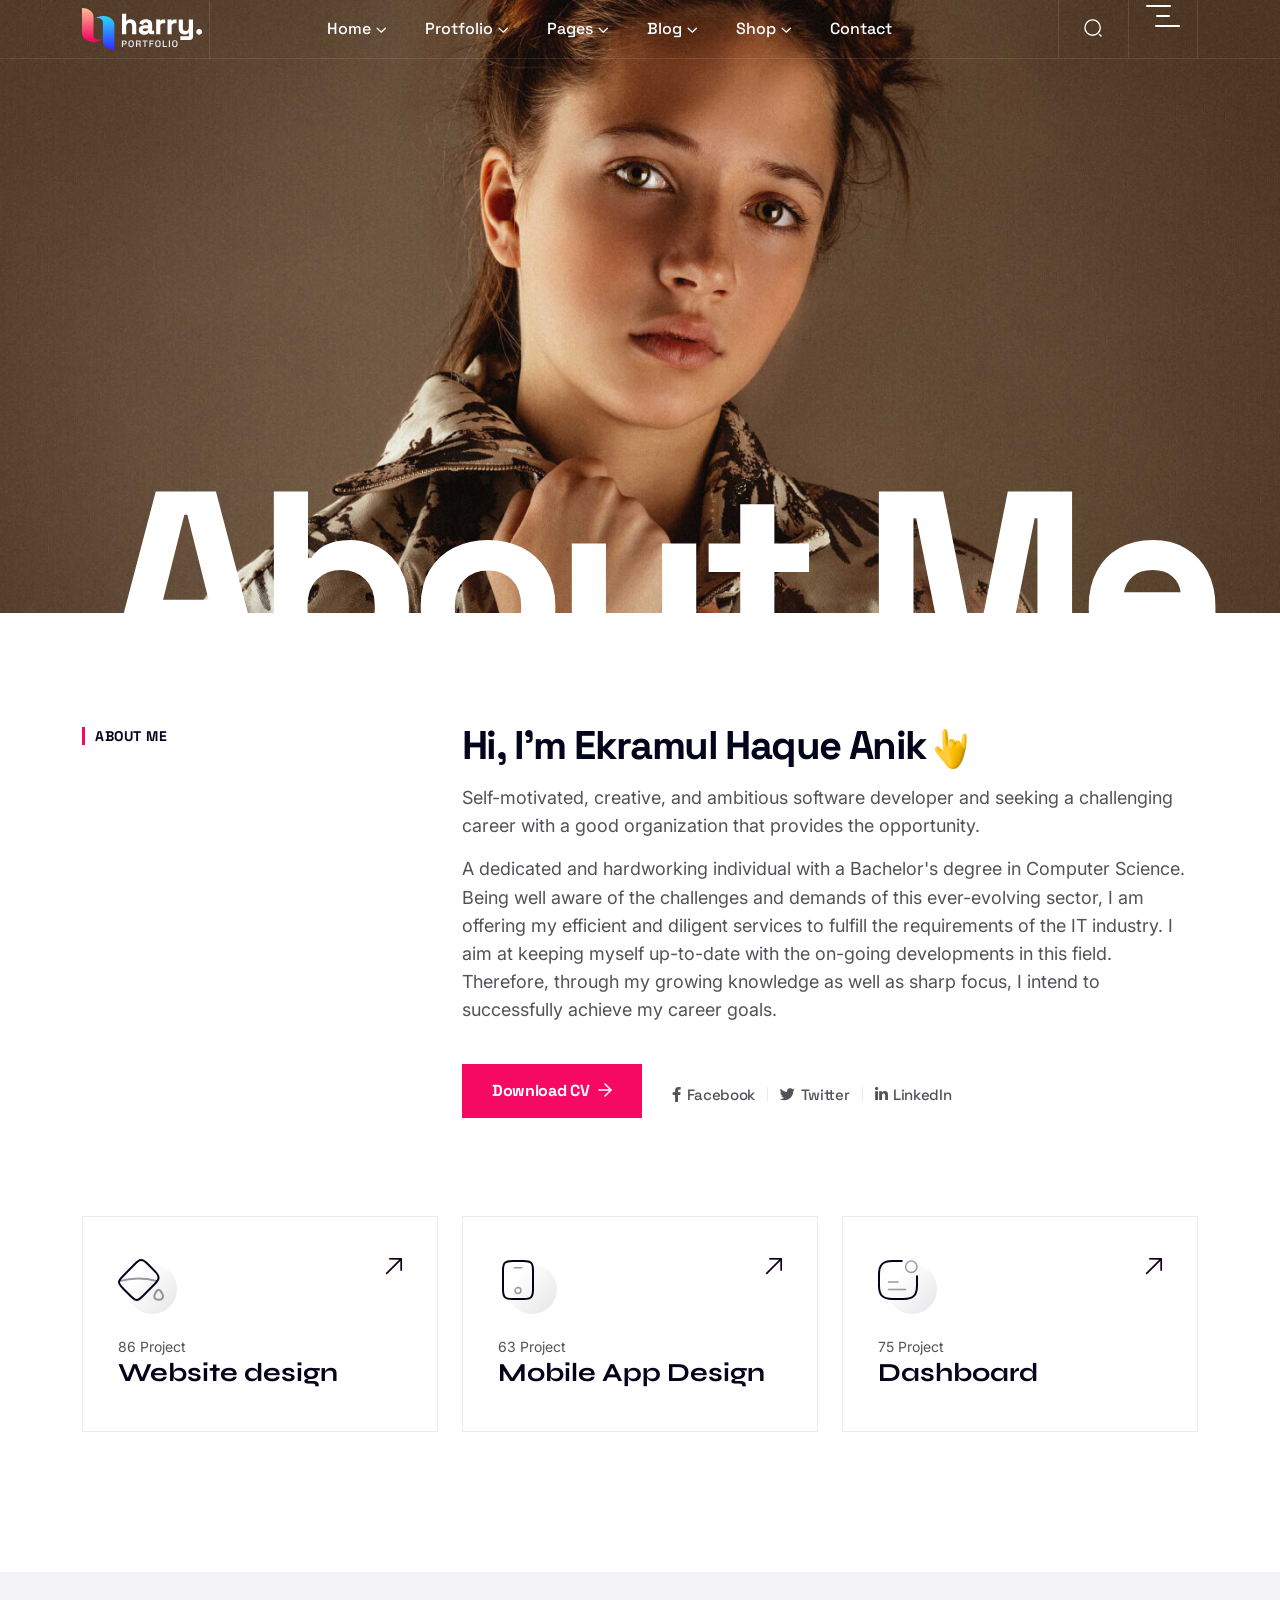
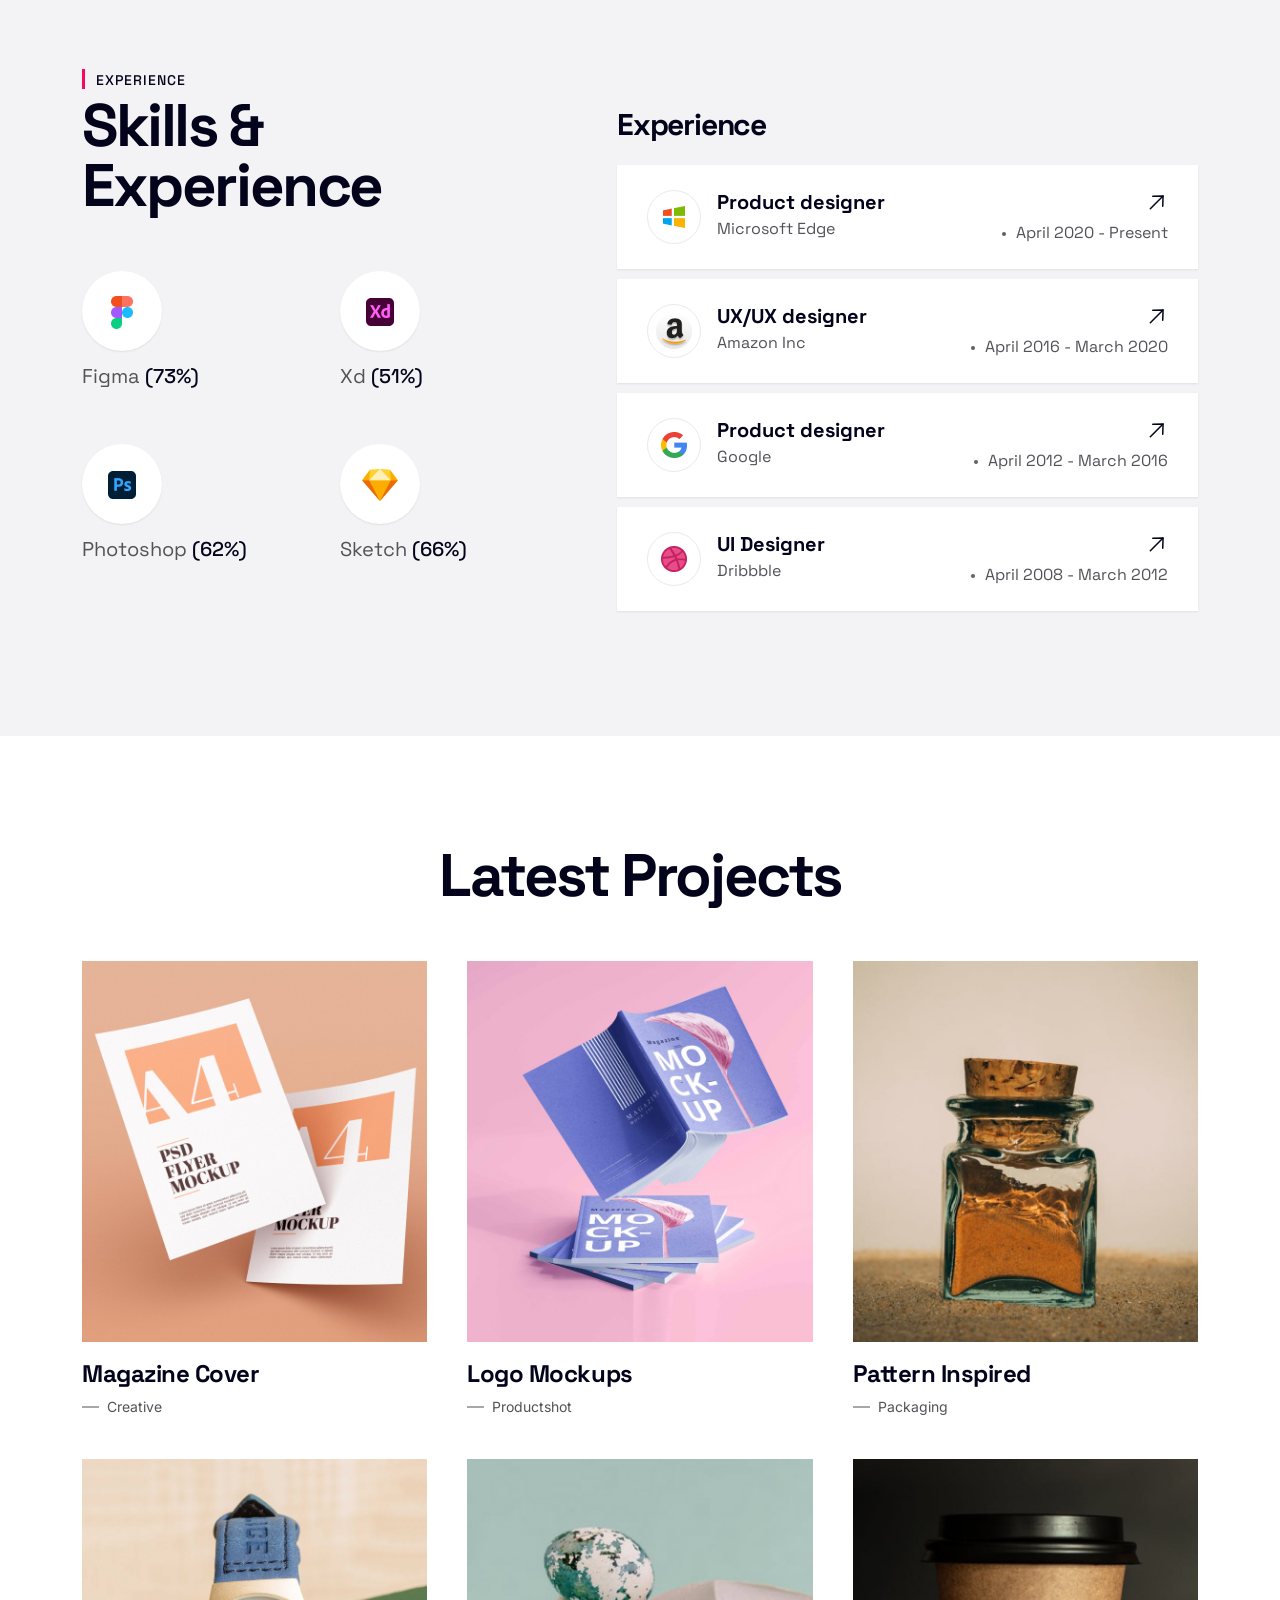
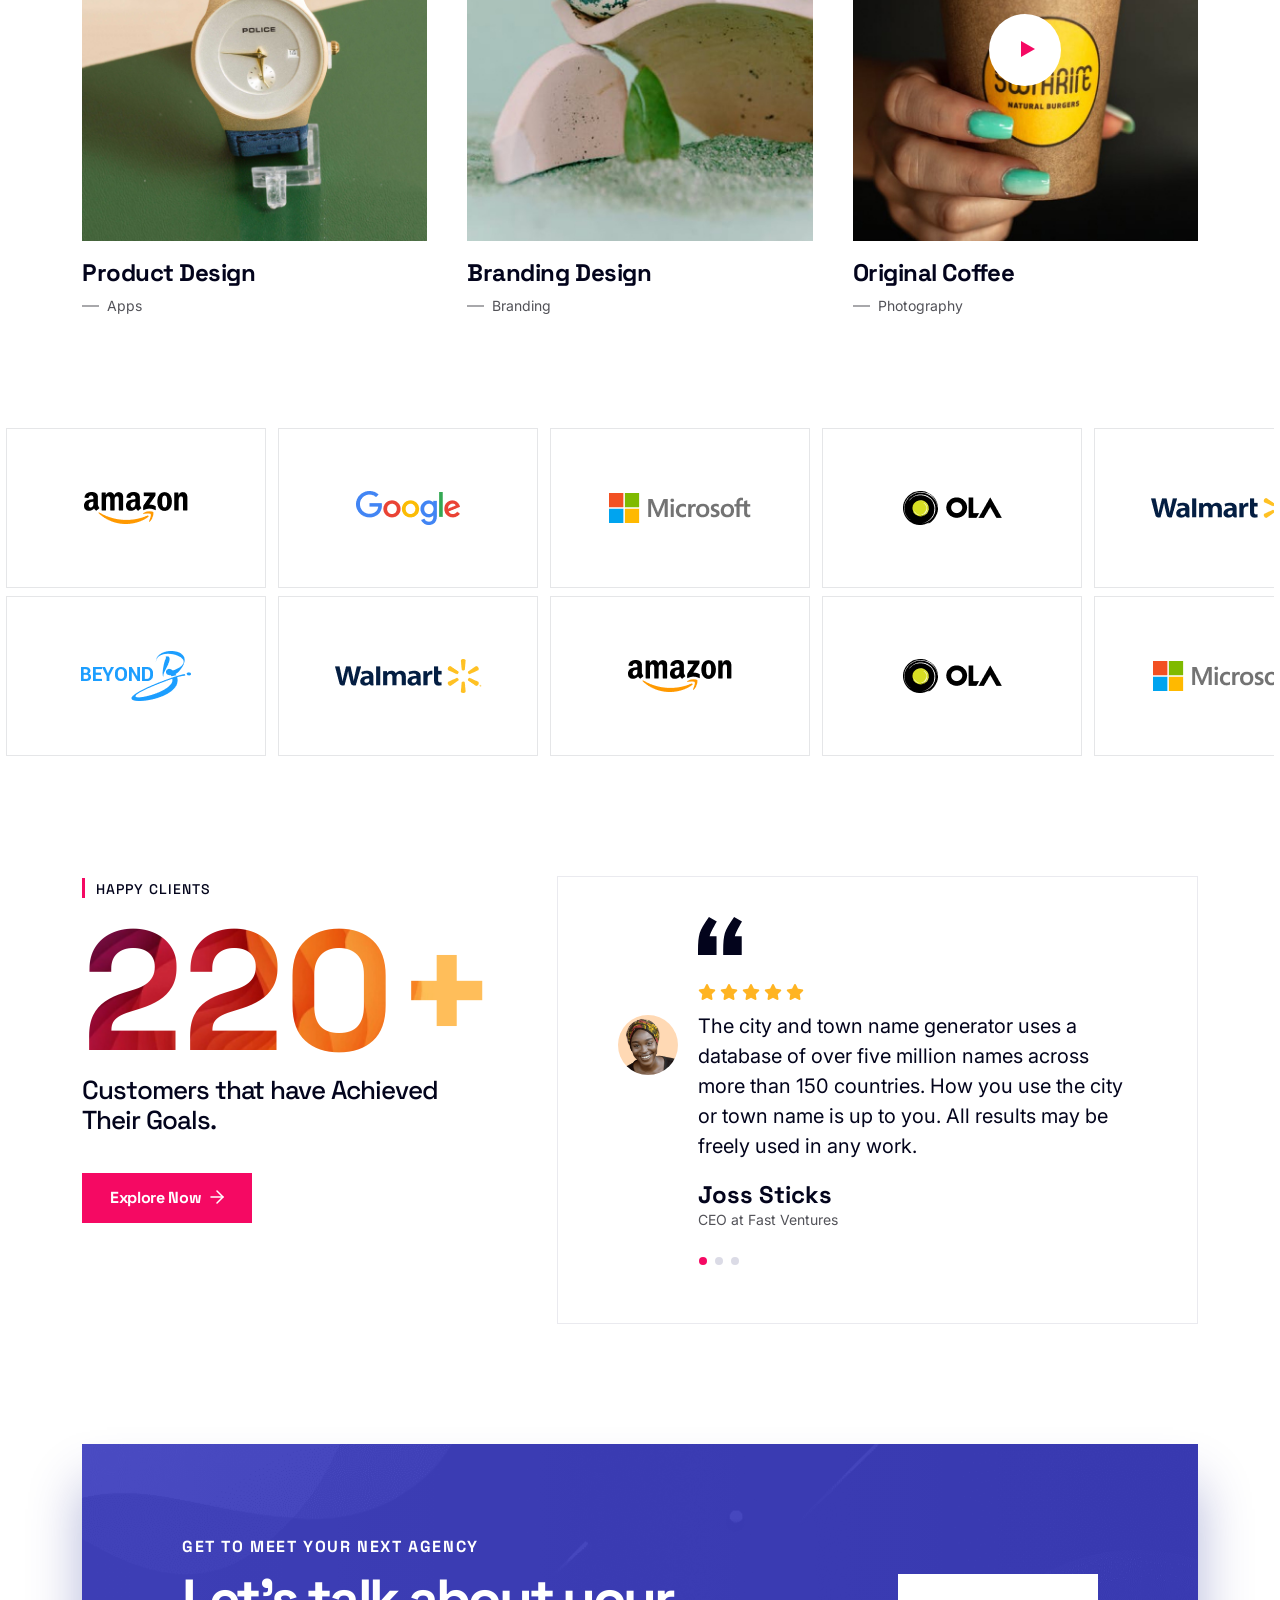
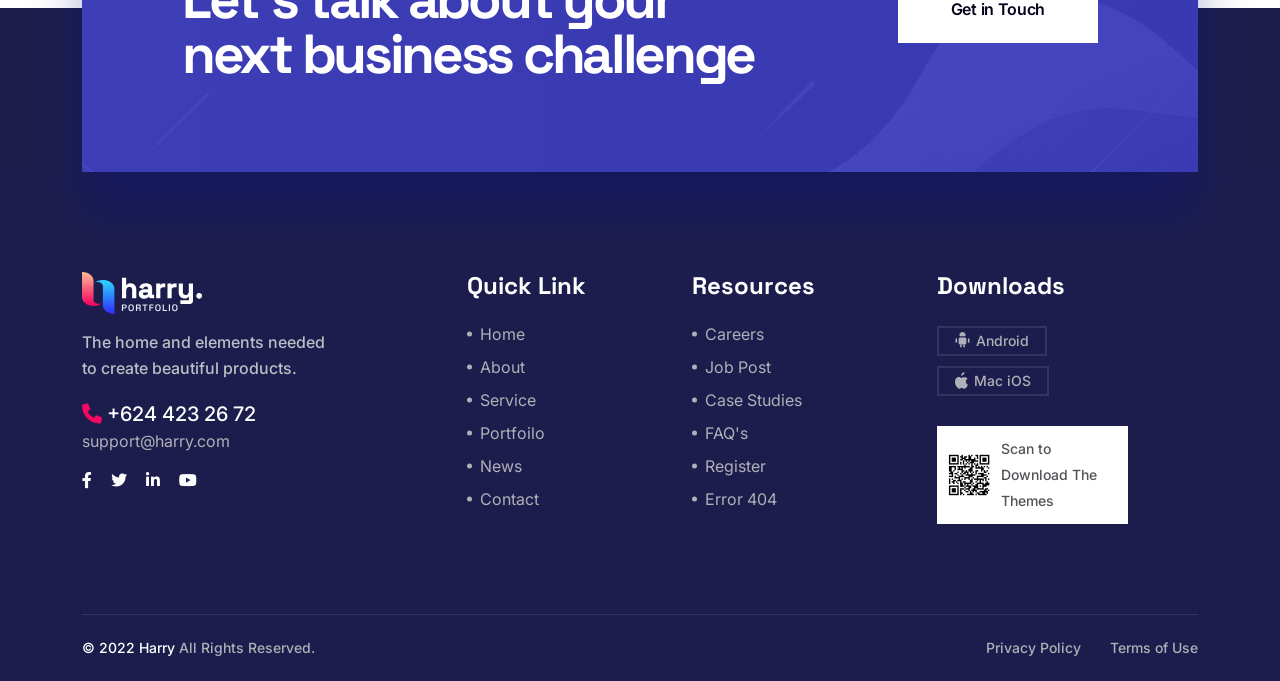
==== commit 1bd37938: "description section done" ====
--- a/about-me.html
+++ b/about-me.html
@@ -482,21 +482,24 @@
                 data-wow-duration="1s"
               >
                 <h4 class="about__me-info-title">
-                  Hi, I'm brian wilson!
+                  Hi, I'm Ekramul Haque Anik
                   <img src="assets/img/about/about-me-title-icon.png" alt="" />
                 </h4>
                 <p>
-                  I'm a UX designer, prototyper, and a part-time 3D artist. I'm
-                  currently a Working at Fraxos, working remotely from Boston.
-                  If you're a creative in Boston, say hi! I love words that
-                  start with people, process, problem solving, paper sketches,
-                  prototyping, polished design, pixel-perfect products, design
-                  system, UI animation
+                  Self-motivated, creative, and ambitious software developer and
+                  seeking a challenging career with a good organization that
+                  provides the opportunity.
                 </p>
 
                 <p>
-                  I’m a writer and designer working in New York City. primarily
-                  designs book jackets, working for Creative techs since 2000.
+                  A dedicated and hardworking individual with a Bachelor's
+                  degree in Computer Science. Being well aware of the challenges
+                  and demands of this ever-evolving sector, I am offering my
+                  efficient and diligent services to fulfill the requirements of
+                  the IT industry. I aim at keeping myself up-to-date with the
+                  on-going developments in this field. Therefore, through my
+                  growing knowledge as well as sharp focus, I intend to
+                  successfully achieve my career goals.
                 </p>
 
                 <div
@@ -534,11 +537,11 @@
                     </a>
                   </div>
                   <div class="about__me-info-social">
-                    <a href="#"
+                    <a href="https://www.facebook.com/ekramul.haque.anik.2024/"
                       ><i class="fa-brands fa-facebook-f"></i> Facebook</a
                     >
                     <a href="#"><i class="fa-brands fa-twitter"></i> Twitter</a>
-                    <a href="#"
+                    <a href="https://www.linkedin.com/in/ekramulhaqueanik/"
                       ><i class="fa-brands fa-linkedin-in"></i> LinkedIn</a
                     >
                   </div>
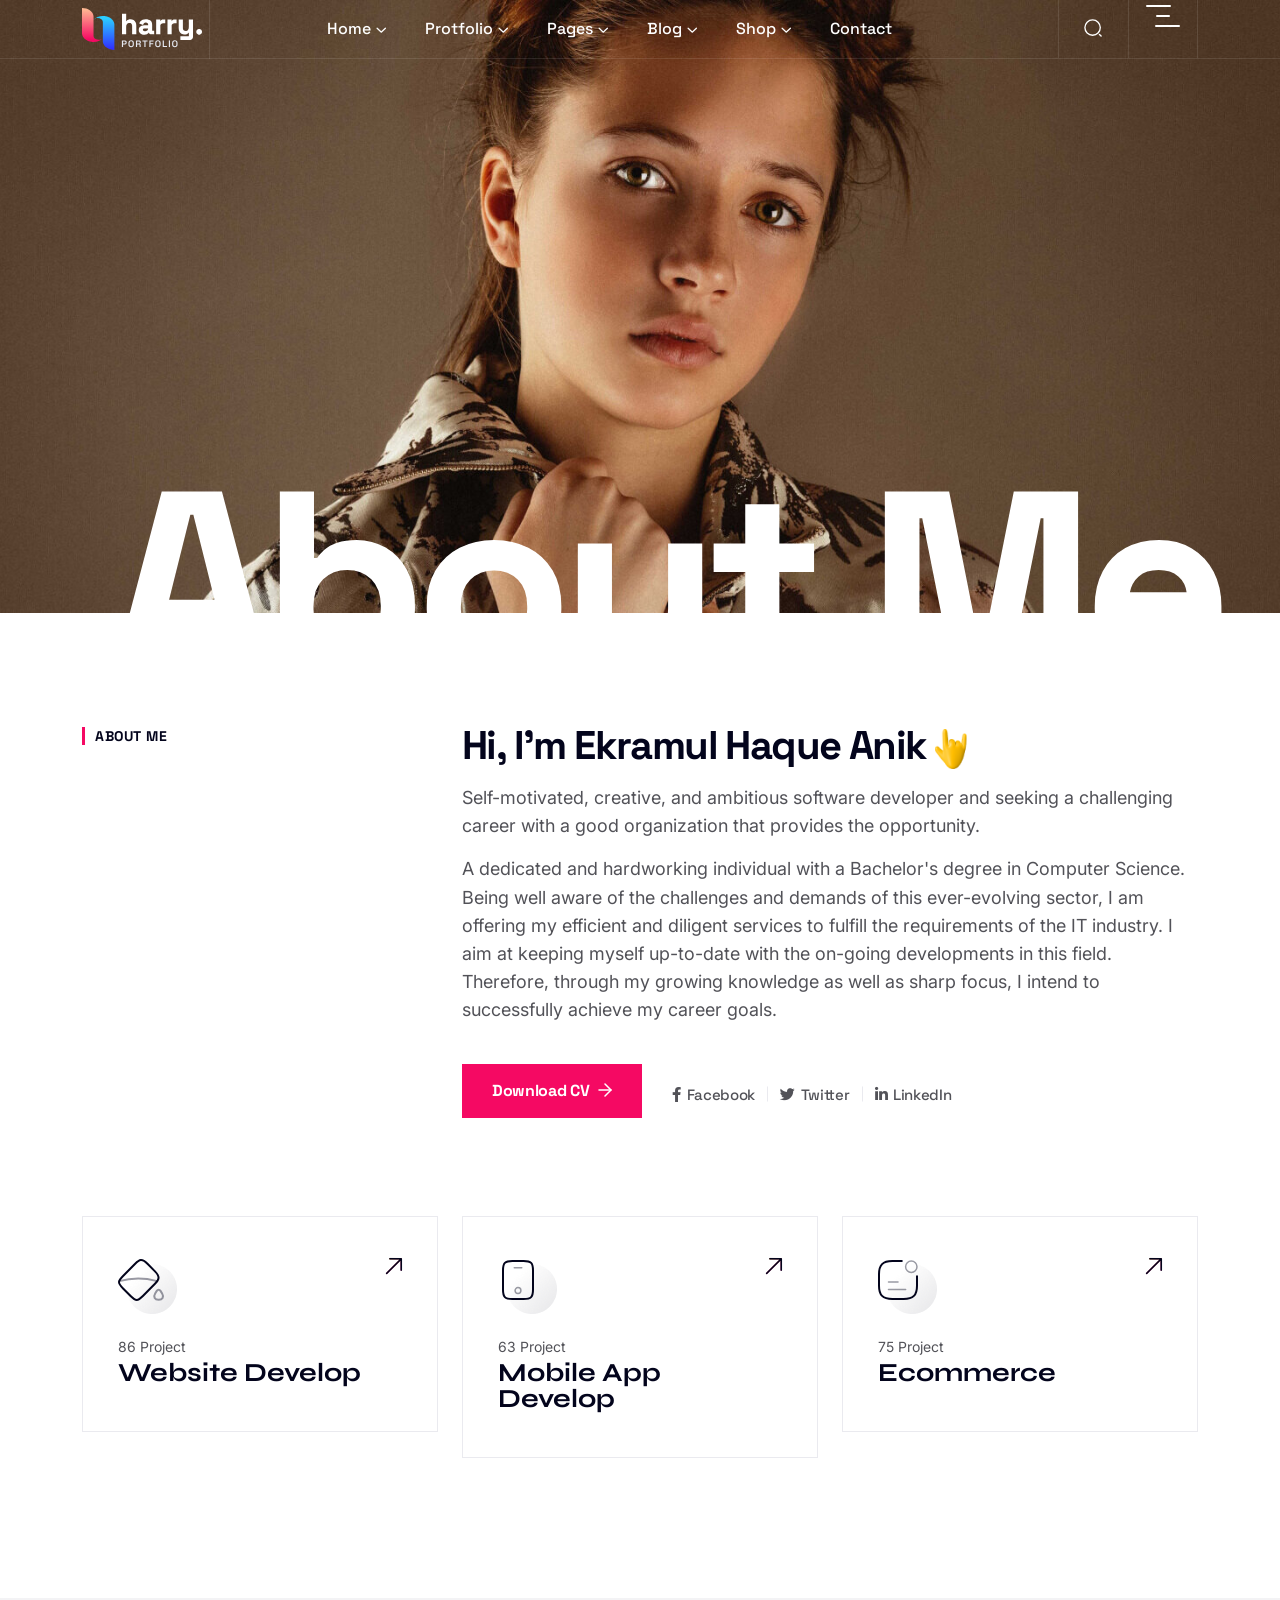
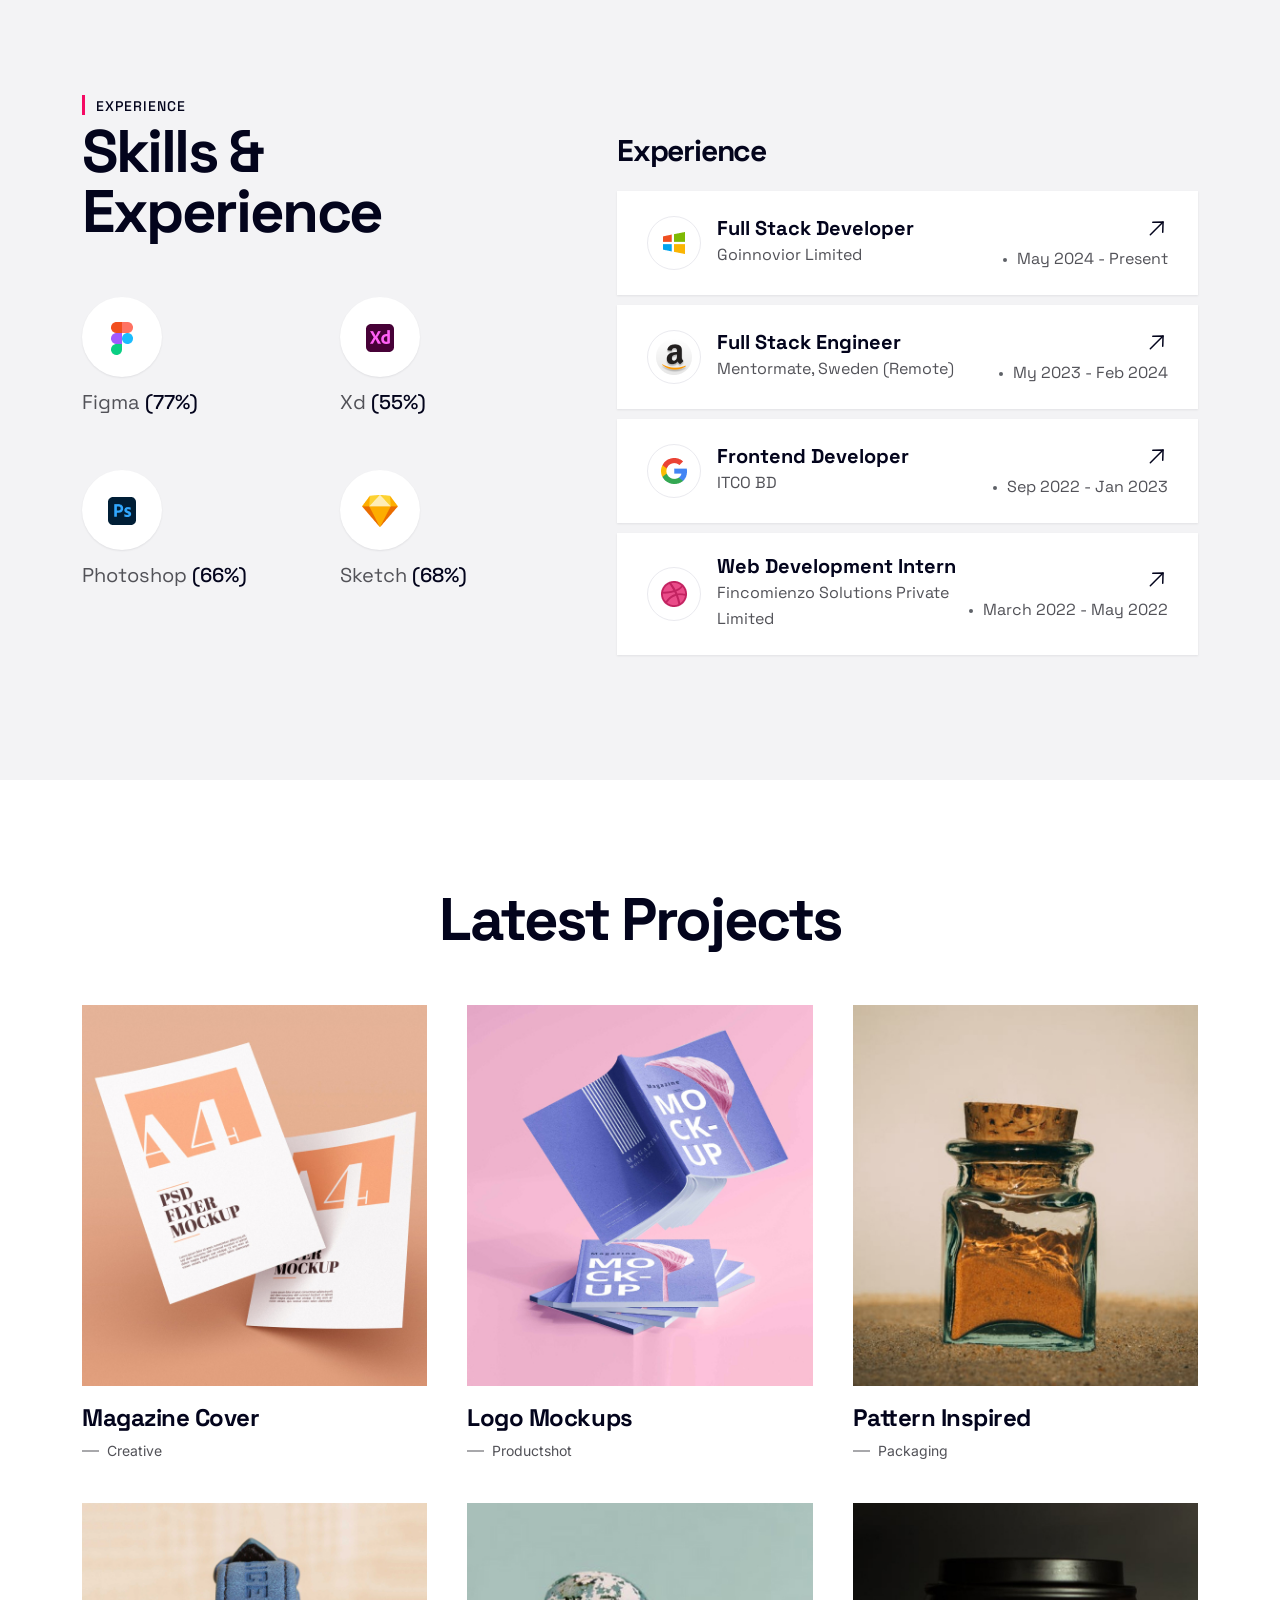
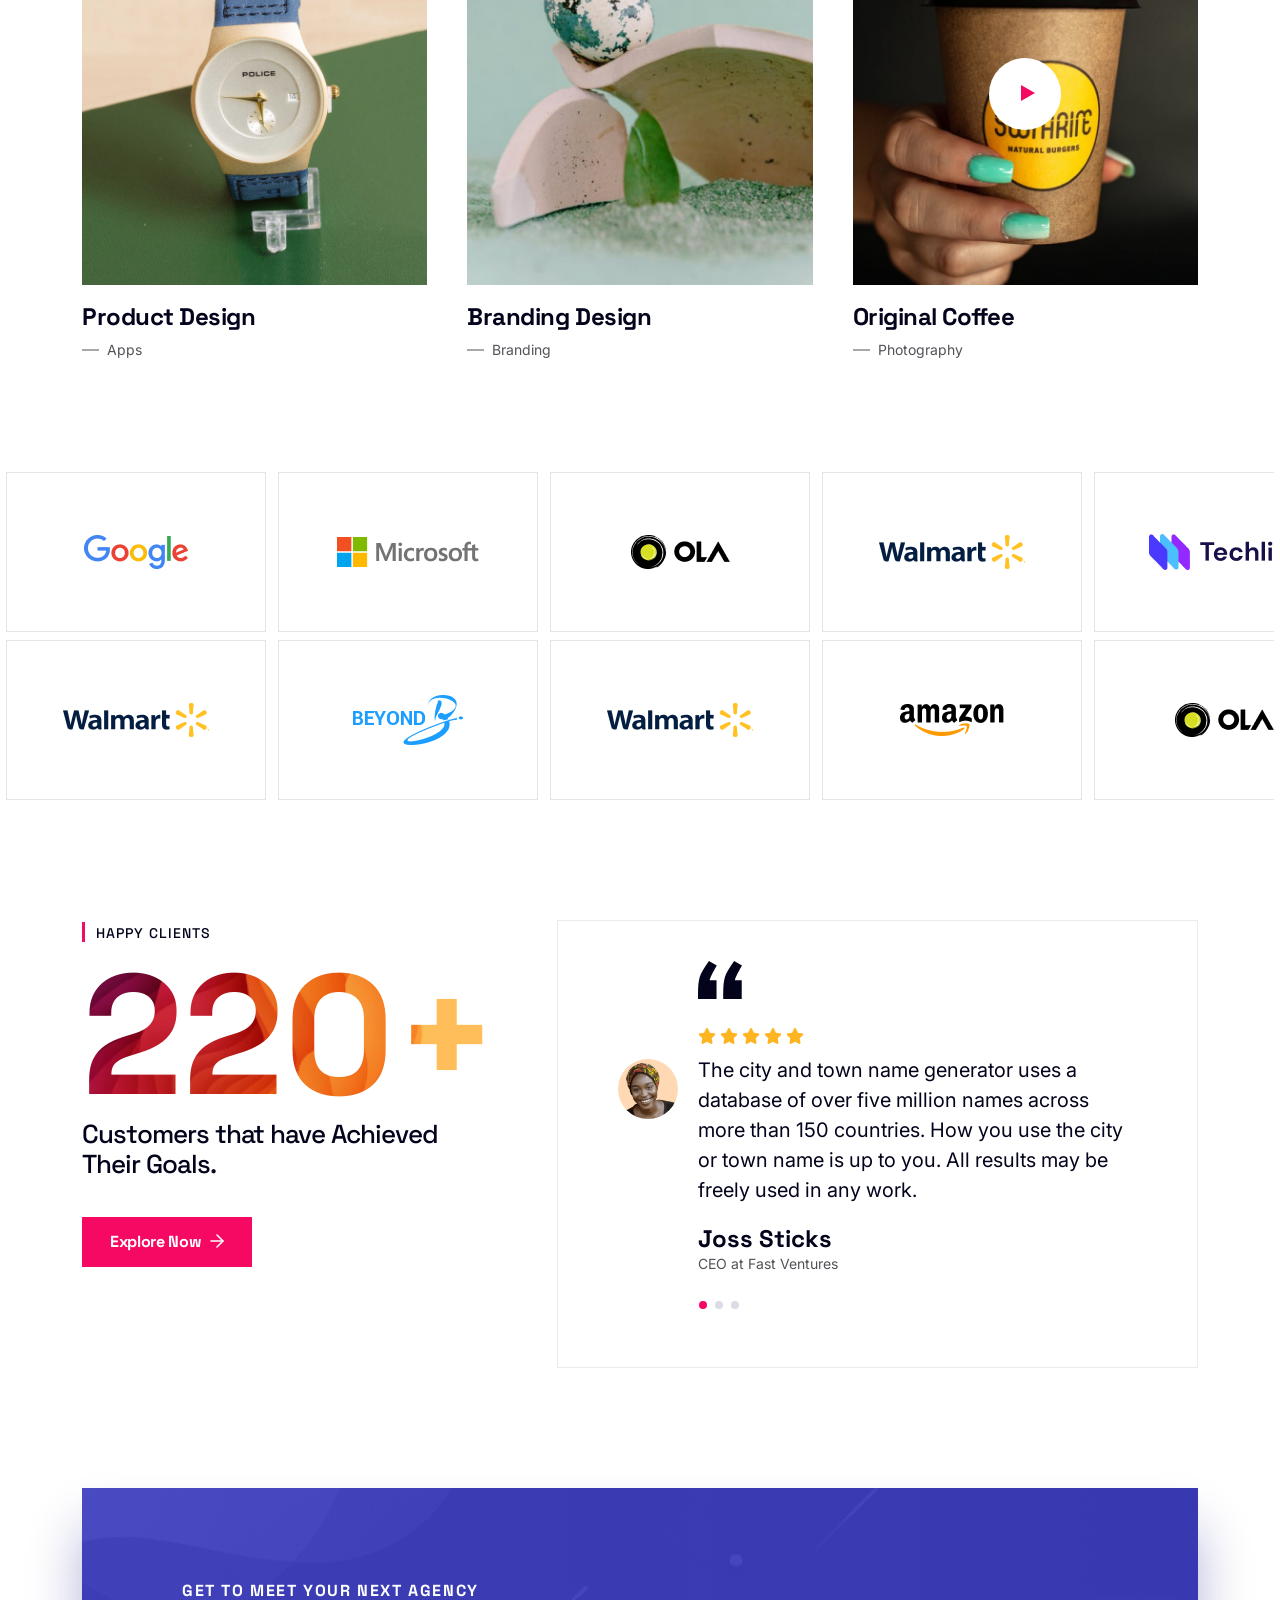
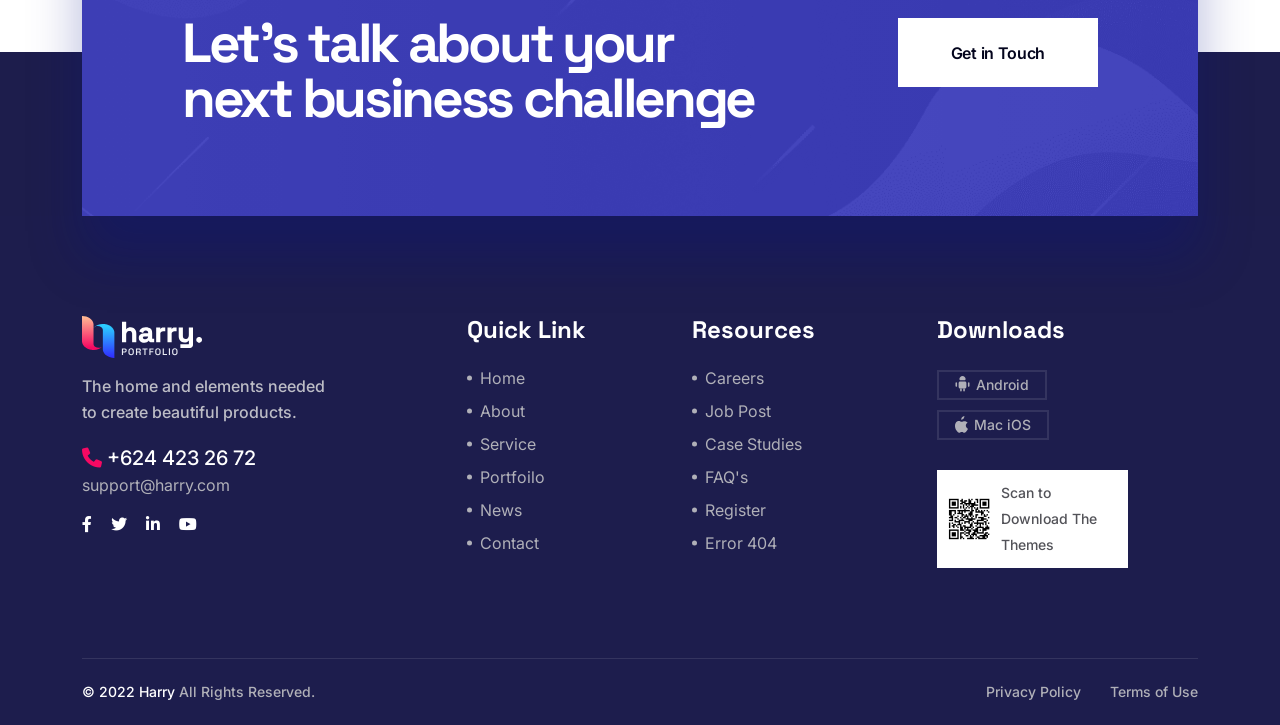
==== commit 79e0239f: "experience section done" ====
--- a/about-me.html
+++ b/about-me.html
@@ -612,7 +612,7 @@
                 <div class="services__content-9">
                   <span class="services-project">86 Project</span>
                   <h3 class="services__title-9">
-                    <a href="services-details.html">Website design</a>
+                    <a href="services-details.html">Website Develop</a>
                   </h3>
                 </div>
               </div>
@@ -672,7 +672,7 @@
                 <div class="services__content-9">
                   <span class="services-project">63 Project</span>
                   <h3 class="services__title-9">
-                    <a href="services-details.html">Mobile App Design</a>
+                    <a href="services-details.html">Mobile App Develop</a>
                   </h3>
                 </div>
               </div>
@@ -740,7 +740,7 @@
                 <div class="services__content-9">
                   <span class="services-project">75 Project</span>
                   <h3 class="services__title-9">
-                    <a href="services-details.html">Dashboard</a>
+                    <a href="services-details.html">Ecommerce</a>
                   </h3>
                 </div>
               </div>
@@ -888,9 +888,9 @@
                       </span>
                     </div>
                     <div class="career__info-content">
-                      <h3 class="career__info-title">Product designer</h3>
+                      <h3 class="career__info-title">Full Stack Developer</h3>
                       <span class="career__info-designation"
-                        >Microsoft Edge</span
+                        >Goinnovior Limited</span
                       >
                     </div>
                   </div>
@@ -924,7 +924,7 @@
                       </a>
                     </div>
                     <div class="career__year-info">
-                      <p>April 2020 - Present</p>
+                      <p>May 2024 - Present</p>
                     </div>
                   </div>
                 </div>
@@ -943,8 +943,10 @@
                       </span>
                     </div>
                     <div class="career__info-content">
-                      <h3 class="career__info-title">UX/UX designer</h3>
-                      <span class="career__info-designation">Amazon Inc</span>
+                      <h3 class="career__info-title">Full Stack Engineer</h3>
+                      <span class="career__info-designation"
+                        >Mentormate, Sweden (Remote)</span
+                      >
                     </div>
                   </div>
                   <div class="career__year text-sm-end">
@@ -977,7 +979,7 @@
                       </a>
                     </div>
                     <div class="career__year-info">
-                      <p>April 2016 - March 2020</p>
+                      <p>My 2023 - Feb 2024</p>
                     </div>
                   </div>
                 </div>
@@ -996,8 +998,8 @@
                       </span>
                     </div>
                     <div class="career__info-content">
-                      <h3 class="career__info-title">Product designer</h3>
-                      <span class="career__info-designation">Google</span>
+                      <h3 class="career__info-title">Frontend Developer</h3>
+                      <span class="career__info-designation">ITCO BD</span>
                     </div>
                   </div>
                   <div class="career__year text-sm-end">
@@ -1030,7 +1032,7 @@
                       </a>
                     </div>
                     <div class="career__year-info">
-                      <p>April 2012 - March 2016</p>
+                      <p>Sep 2022 - Jan 2023</p>
                     </div>
                   </div>
                 </div>
@@ -1049,8 +1051,10 @@
                       </span>
                     </div>
                     <div class="career__info-content">
-                      <h3 class="career__info-title">UI Designer</h3>
-                      <span class="career__info-designation">Dribbble</span>
+                      <h3 class="career__info-title">Web Development Intern</h3>
+                      <span class="career__info-designation"
+                        >Fincomienzo Solutions Private Limited</span
+                      >
                     </div>
                   </div>
                   <div class="career__year text-sm-end">
@@ -1083,7 +1087,7 @@
                       </a>
                     </div>
                     <div class="career__year-info">
-                      <p>April 2008 - March 2012</p>
+                      <p>March 2022 - May 2022</p>
                     </div>
                   </div>
                 </div>
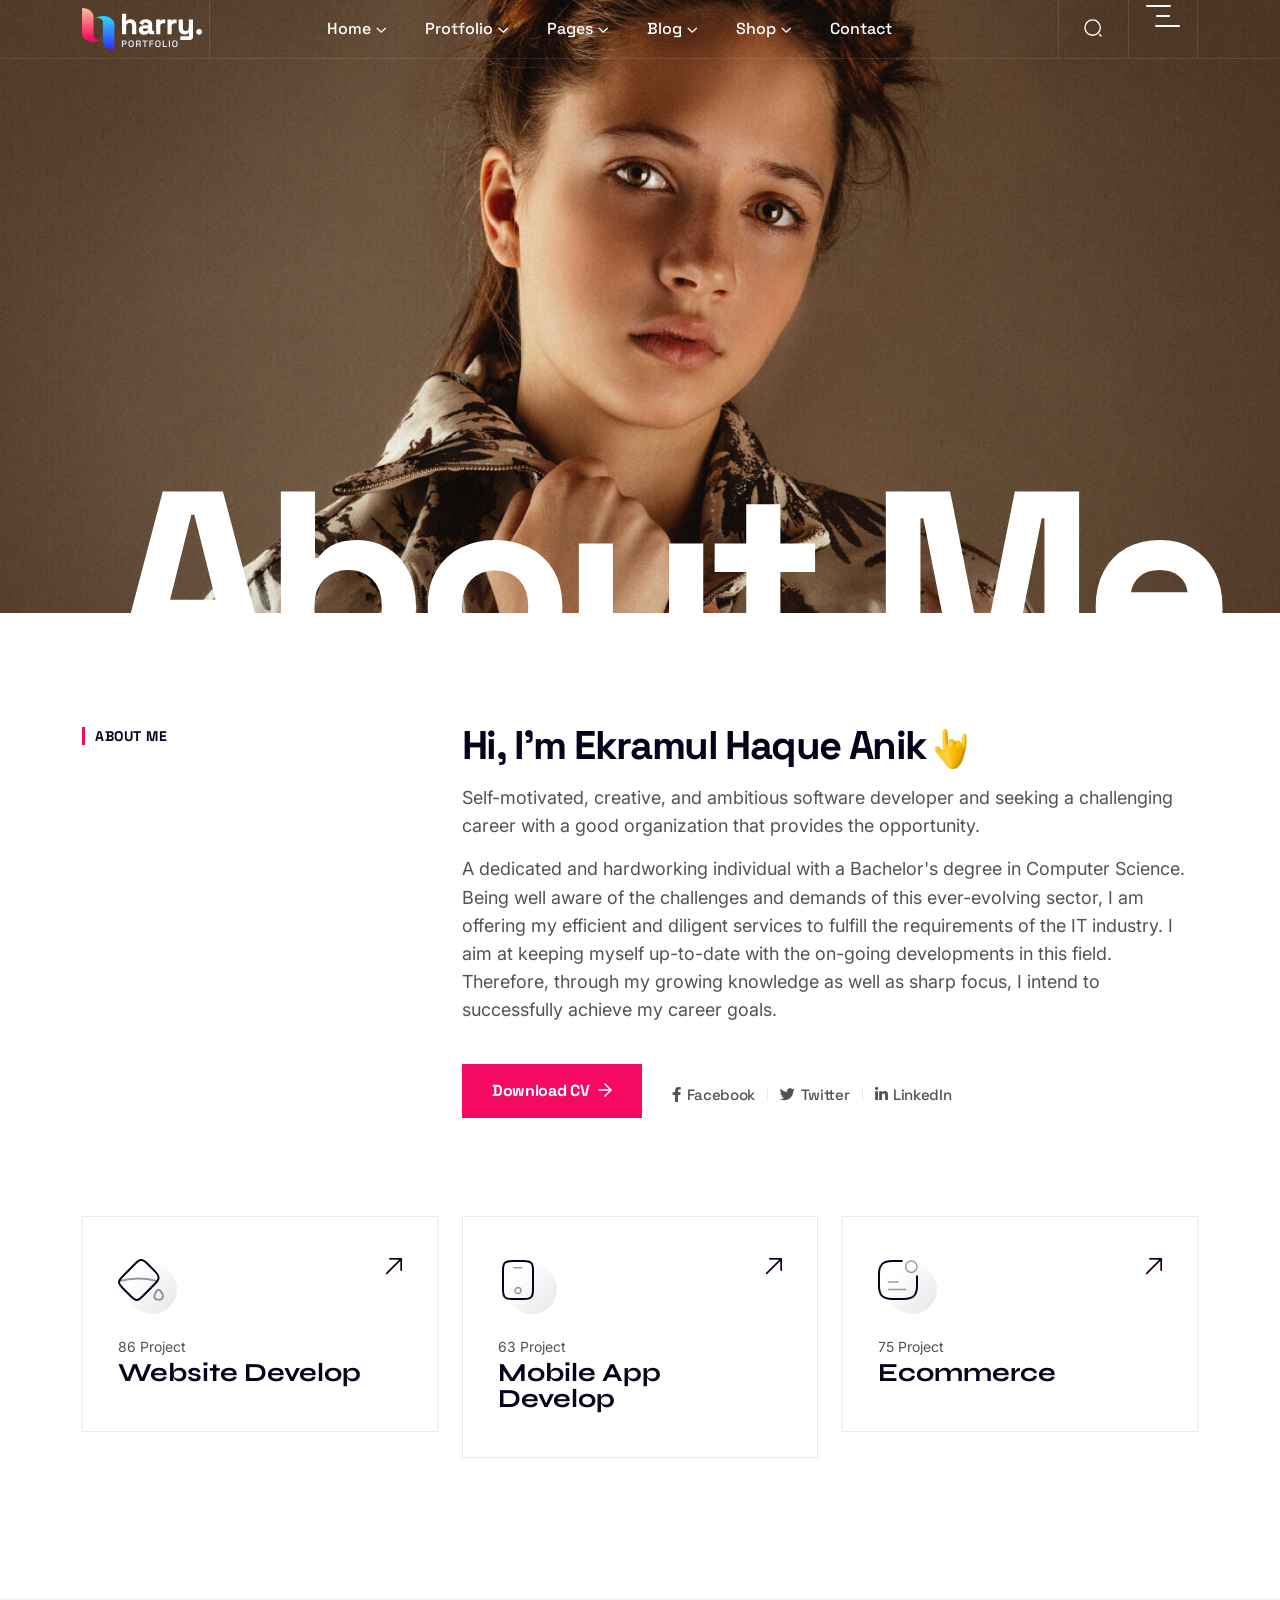
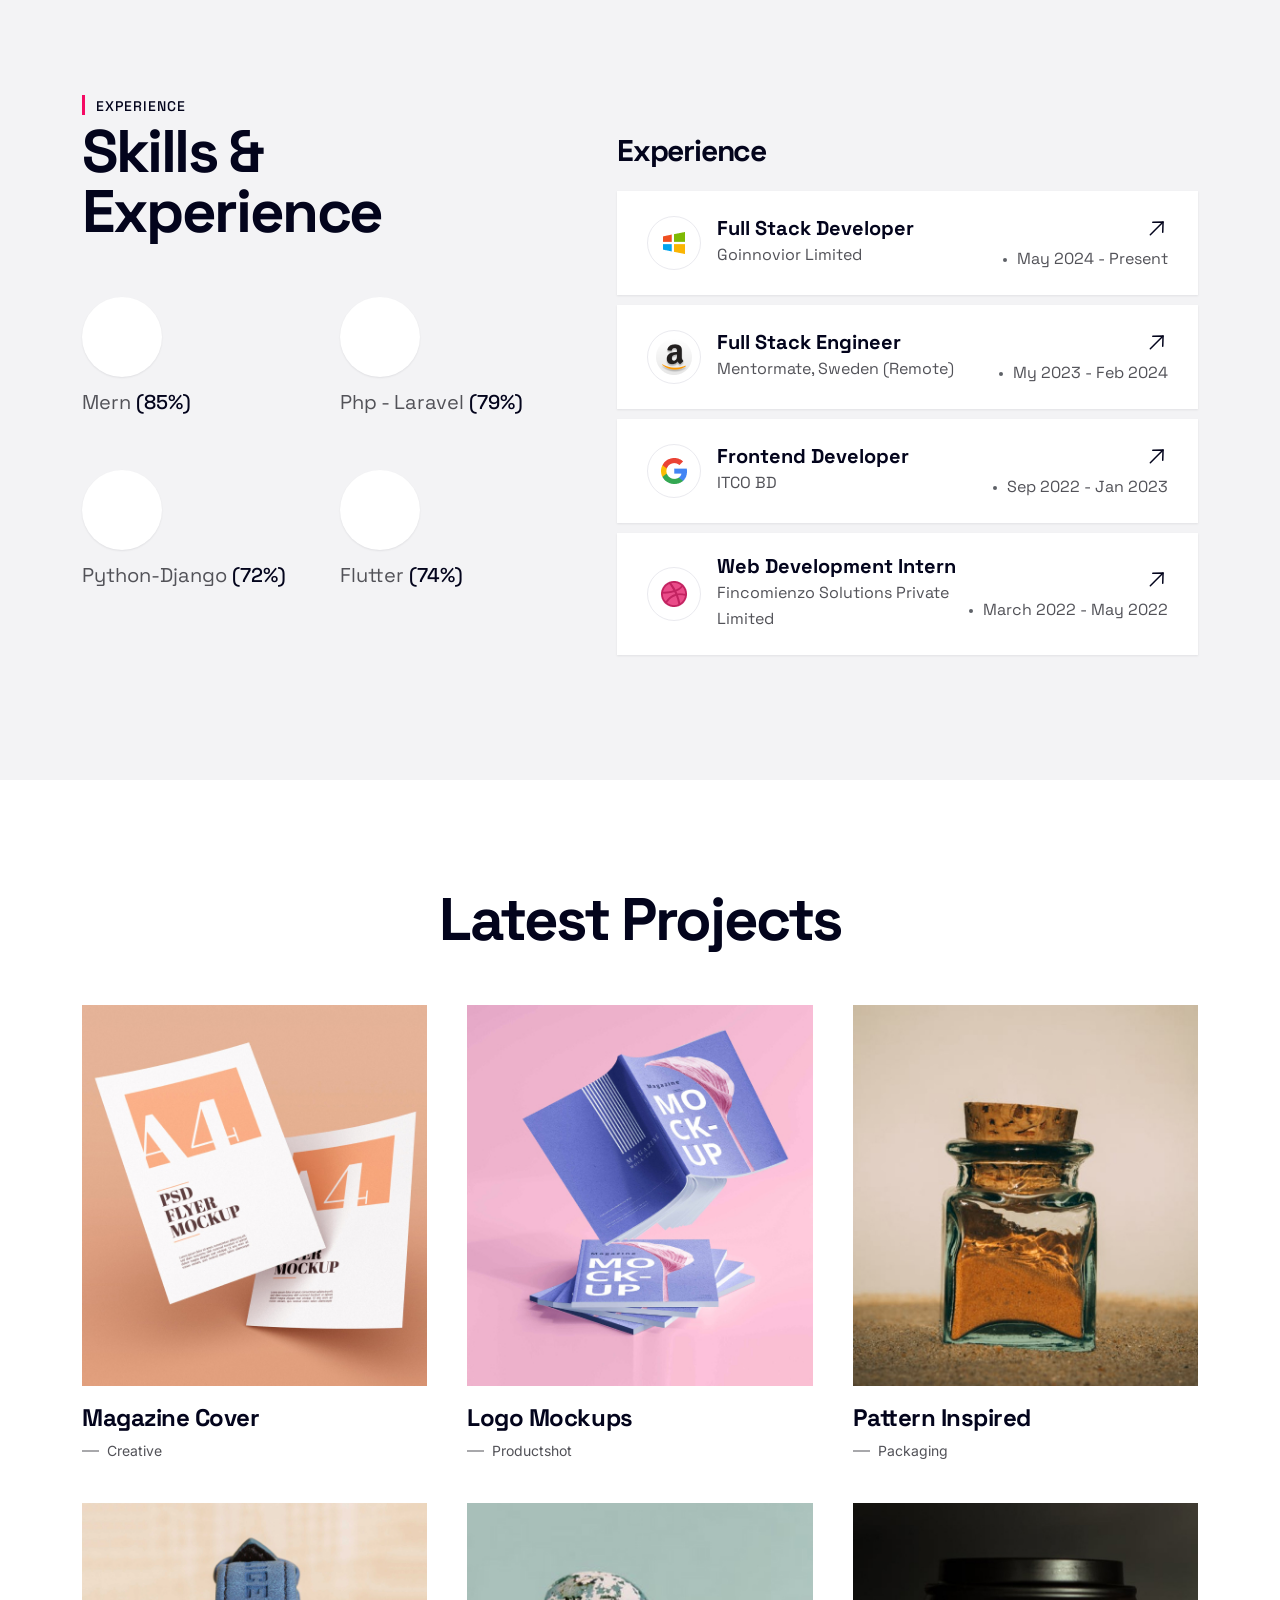
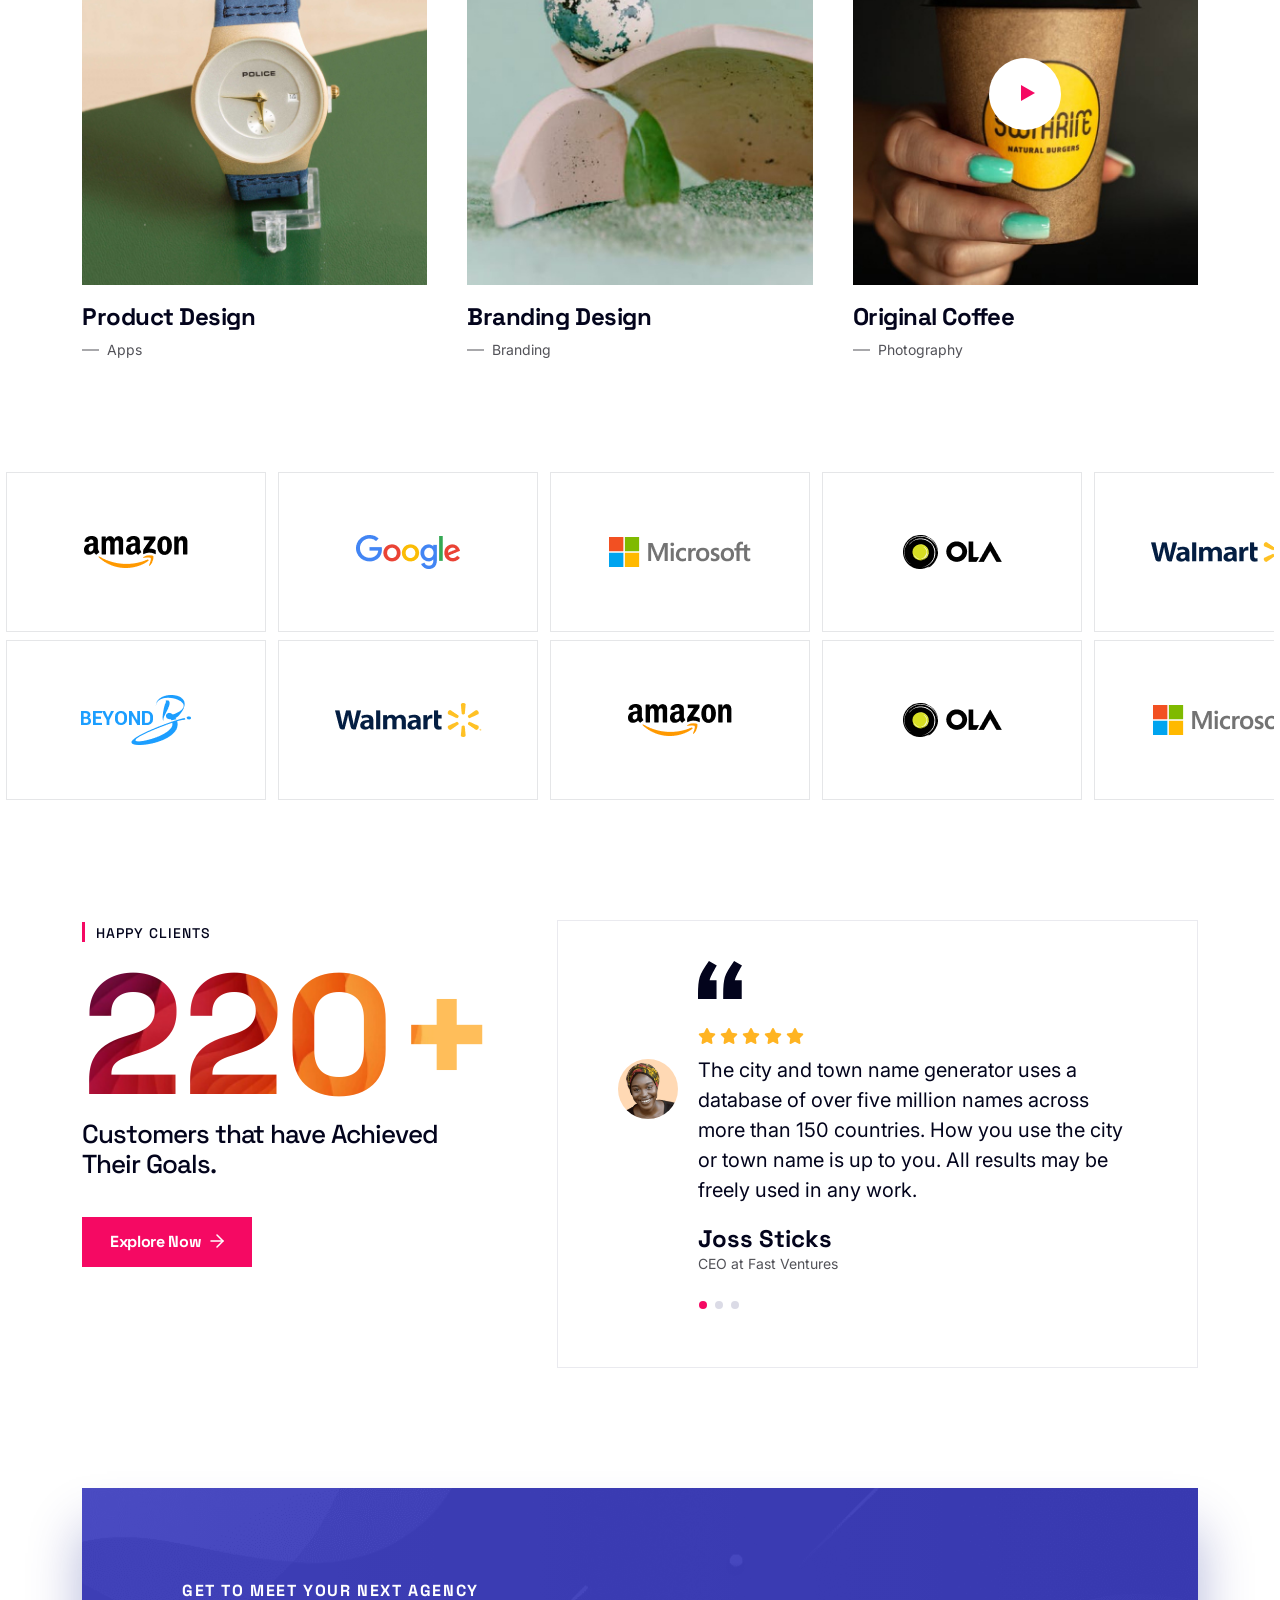
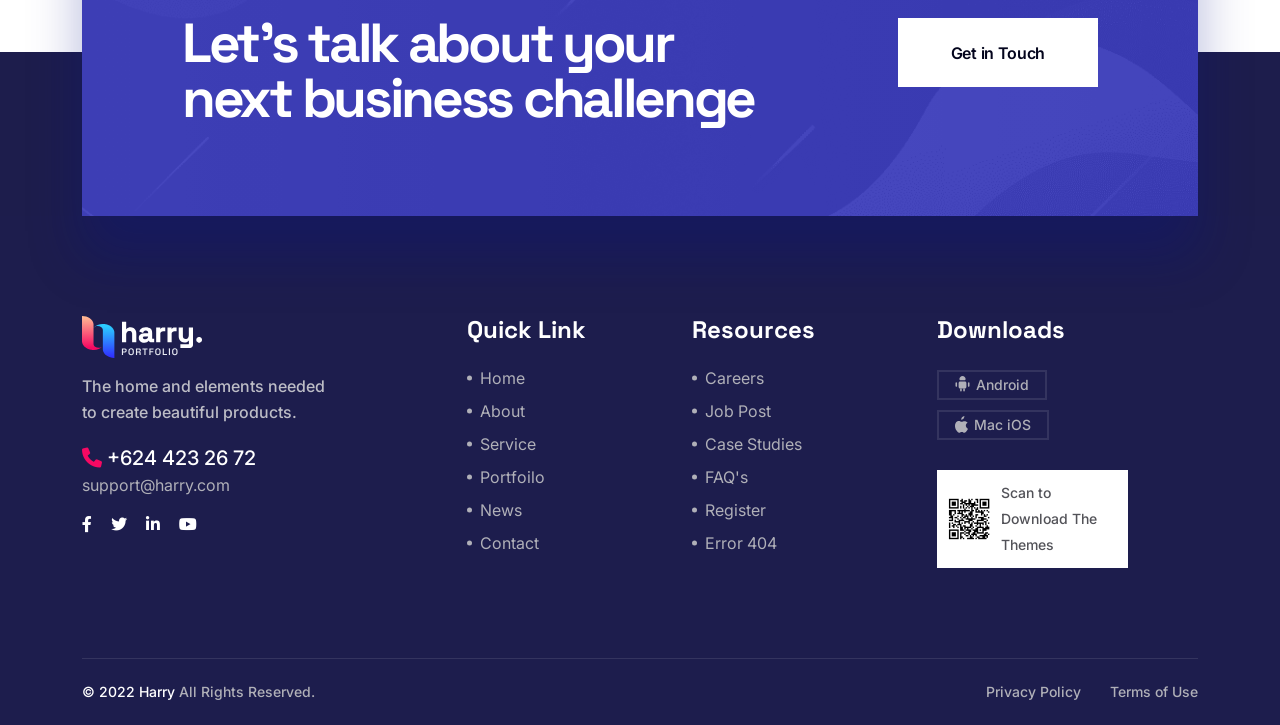
==== commit e2992c2c: "skils part done" ====
--- a/about-me.html
+++ b/about-me.html
@@ -28,6 +28,7 @@
     <link rel="stylesheet" href="assets/css/elegant-icon.css" />
     <link rel="stylesheet" href="assets/css/hover-reveal.css" />
     <link rel="stylesheet" href="assets/css/spacing.css" />
+    <script src="https://unpkg.com/@tailwindcss/browser@4"></script>
     <link rel="stylesheet" href="assets/css/main.css" />
   </head>
   <body>
@@ -769,14 +770,15 @@
                         <div class="skill__icon-9">
                           <span>
                             <img
-                              src="assets/img/skill/9/skill-icon-1.png"
+                              src="https://pentagonspace.in/assets/images/course_logo/merni.png"
                               alt=""
+                              class="w-20"
                             />
                           </span>
                         </div>
                         <div class="skill__content-9">
                           <h4>
-                            Figma
+                            Mern
                             <span
                               >(<span
                                 data-purecounter-duration="1"
@@ -794,18 +796,19 @@
                         <div class="skill__icon-9">
                           <span>
                             <img
-                              src="assets/img/skill/9/skill-icon-2.png"
+                              src="https://e7.pngegg.com/pngimages/224/227/png-clipart-laravel-web-development-php-software-framework-model-view-controller-others-class-web-application-thumbnail.png"
                               alt=""
+                              class="w-20 rounded-full"
                             />
                           </span>
                         </div>
                         <div class="skill__content-9">
                           <h4>
-                            Xd
+                            Php - Laravel
                             <span
                               >(<span
                                 data-purecounter-duration="1"
-                                data-purecounter-end="66"
+                                data-purecounter-end="87"
                                 class="purecounter"
                                 >0</span
                               >%)</span
@@ -819,14 +822,15 @@
                         <div class="skill__icon-9">
                           <span>
                             <img
-                              src="assets/img/skill/9/skill-icon-3.png"
+                              src="https://i0.wp.com/www.opengis.ch/wp-content/uploads/2020/04/django-python-logo.png?fit=500%2C500&ssl=1"
                               alt=""
+                              class="w-20 rounded-full"
                             />
                           </span>
                         </div>
                         <div class="skill__content-9">
                           <h4>
-                            Photoshop
+                            Python-Django
                             <span
                               >(<span
                                 data-purecounter-duration="1"
@@ -844,14 +848,15 @@
                         <div class="skill__icon-9">
                           <span>
                             <img
-                              src="assets/img/skill/9/skill-icon-4.png"
+                              src="https://miro.medium.com/v2/resize:fit:320/1*wWUfWY0hKs3-VR8QNUjklQ.png"
                               alt=""
+                              class="w-20 rounded-full"
                             />
                           </span>
                         </div>
                         <div class="skill__content-9">
                           <h4>
-                            Sketch
+                            Flutter
                             <span
                               >(<span
                                 data-purecounter-duration="1"
